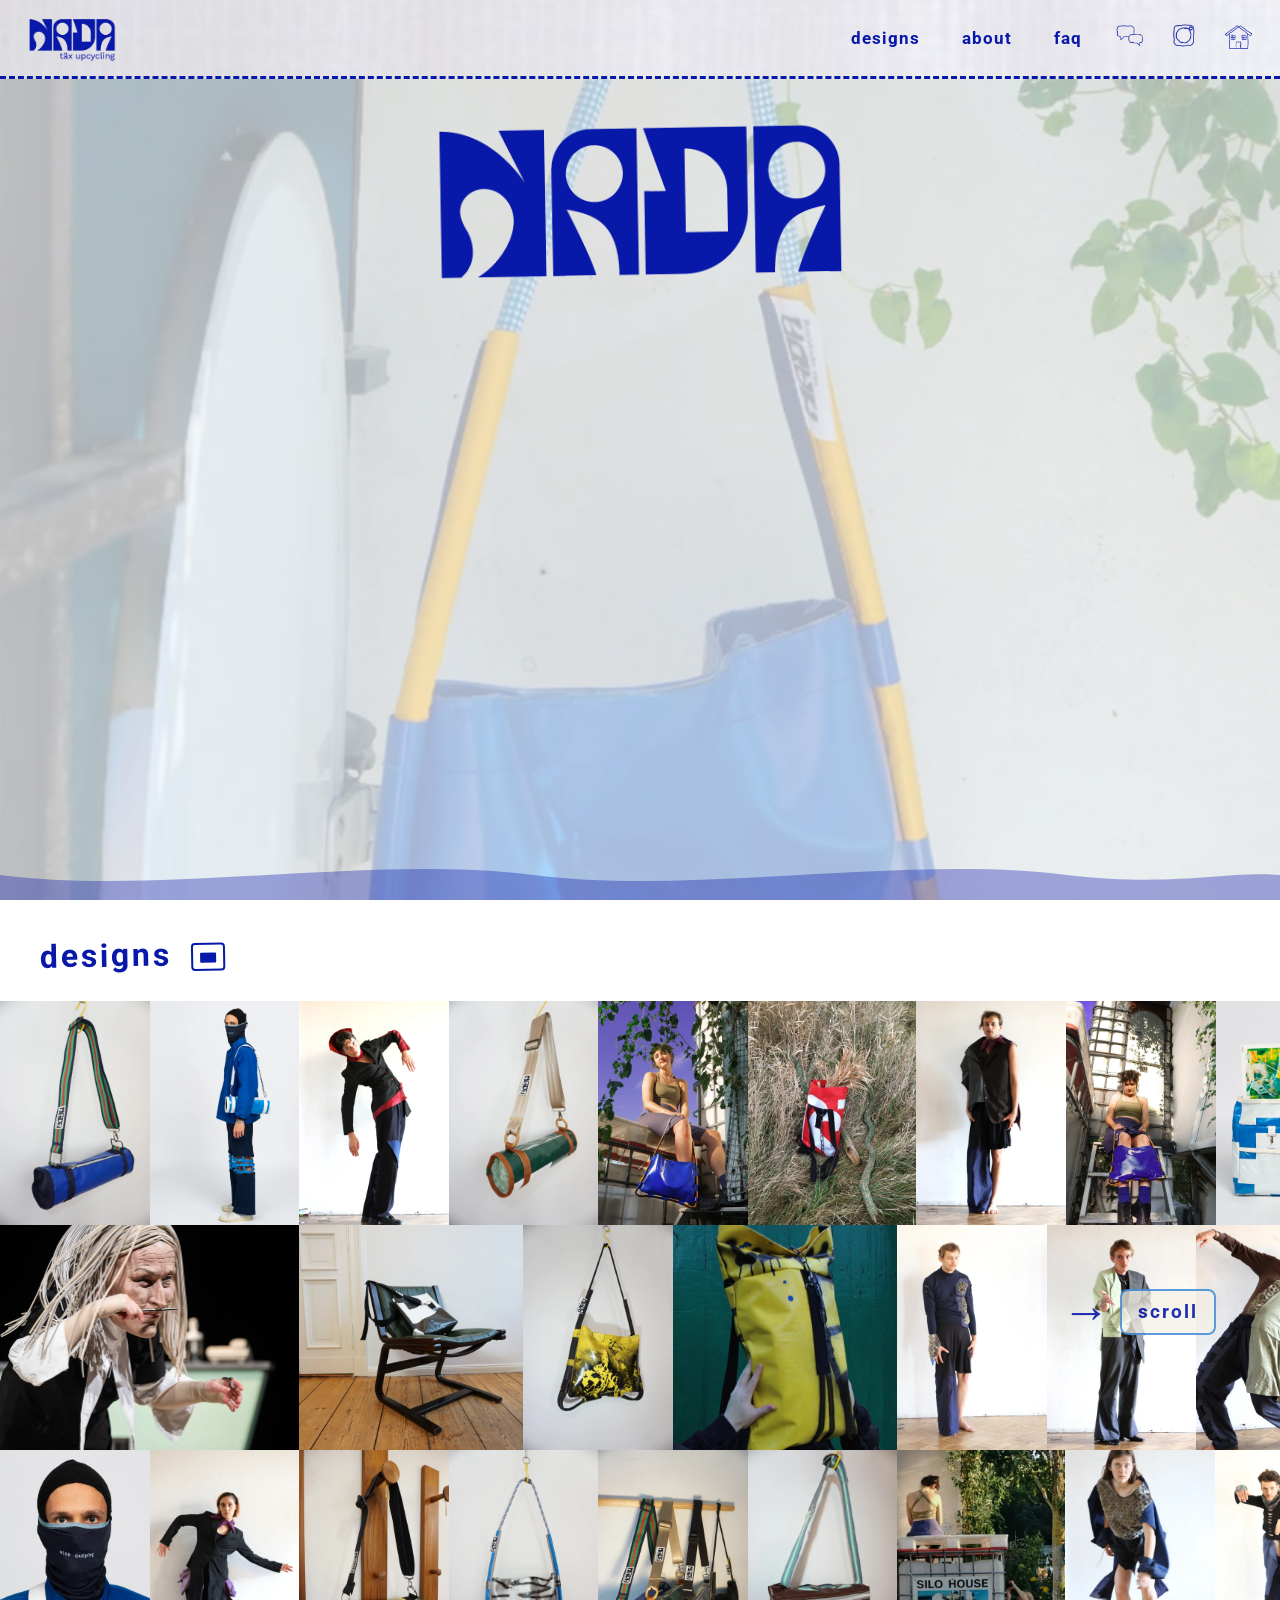
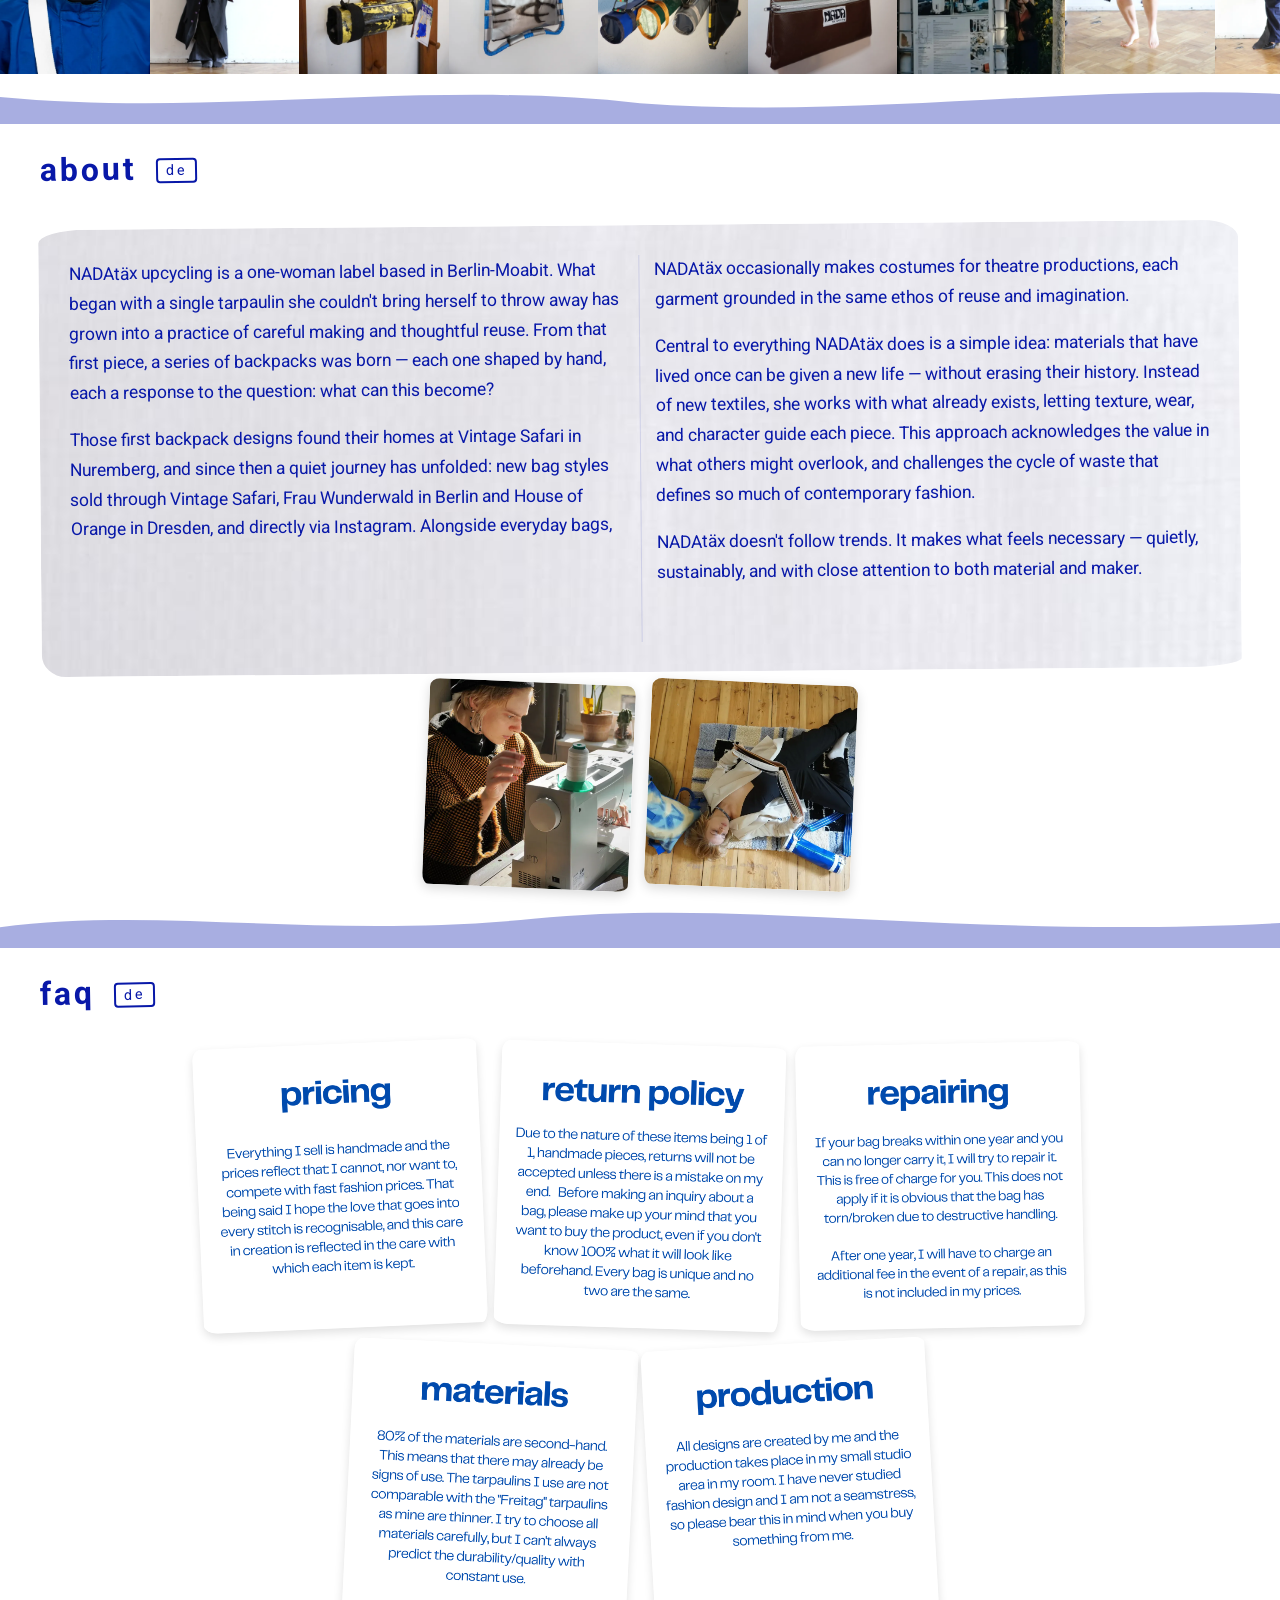
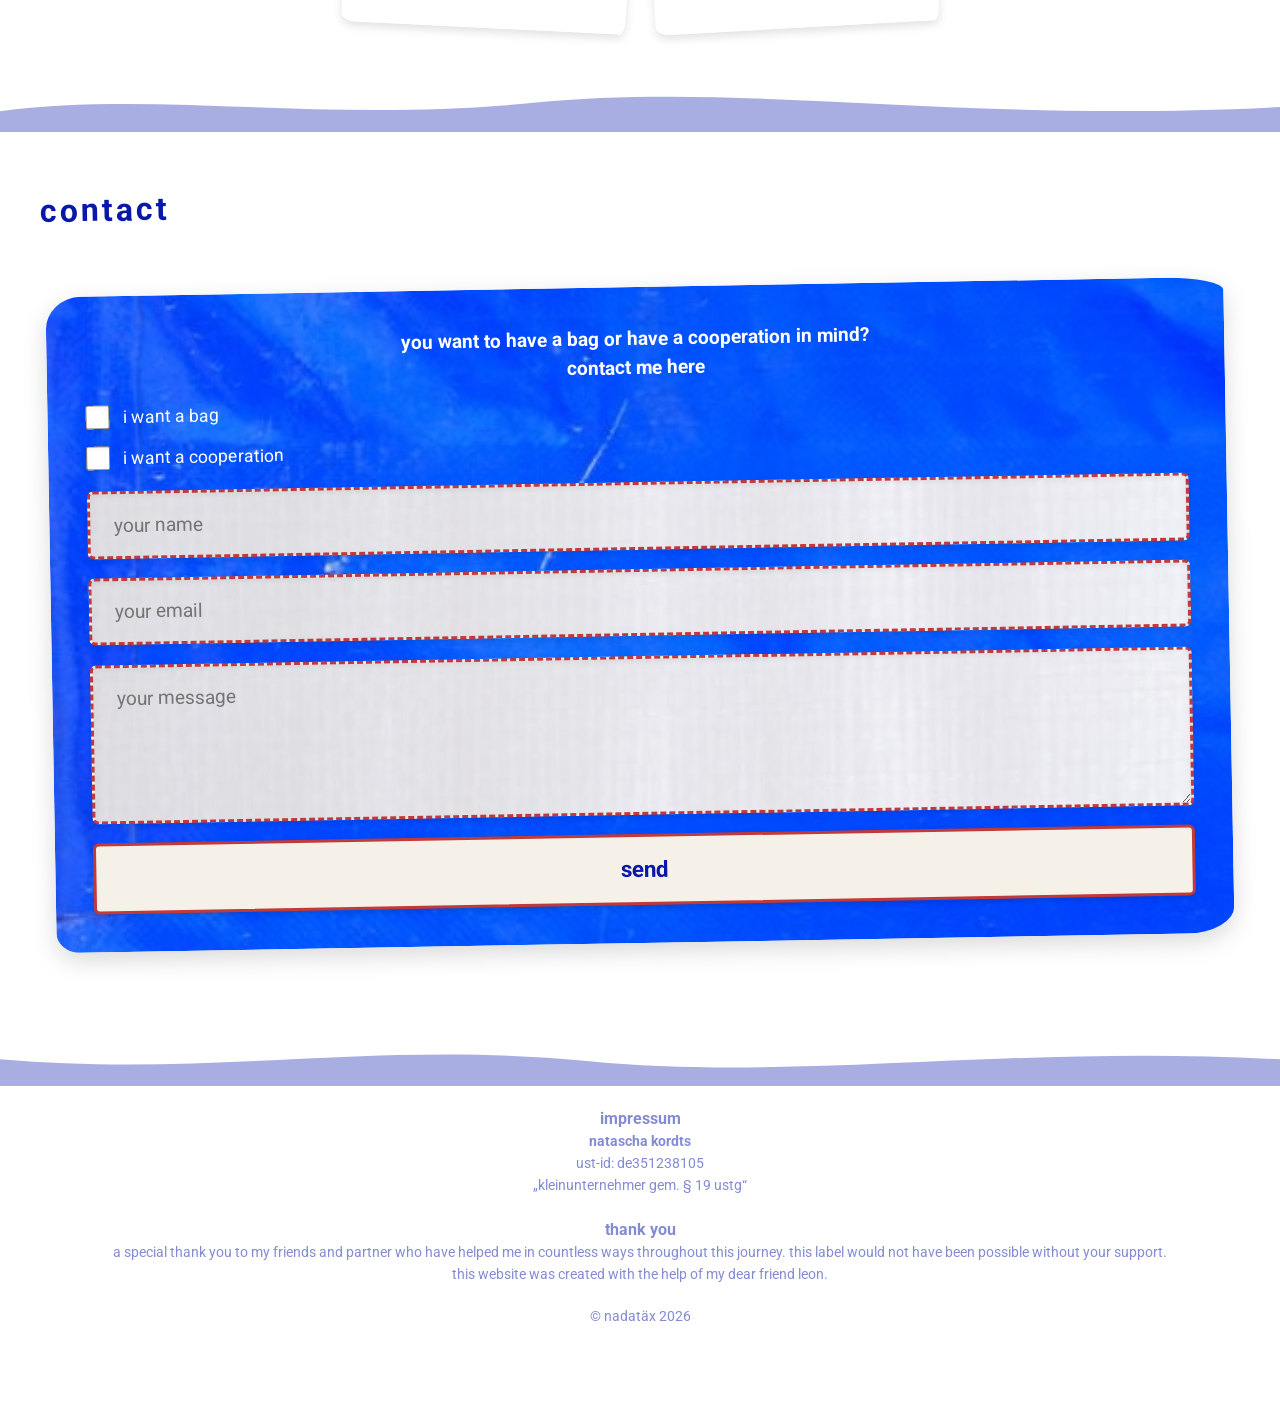
==== index.html @ e98fd3a0 "feat: implement multilingual FAQ section with language toggle and responsive layout adjustments" ====
<!DOCTYPE html>
<html lang="en">

<head>
    <meta charset="UTF-8">
    <meta name="viewport" content="width=device-width, initial-scale=1.0">
    <title>NADAtäx — upcycling</title>
    <link rel="icon" type="image/x-icon" href="static/img/favicon.ico">
    <link rel="icon" type="image/png" sizes="32x32" href="static/img/nada_logo.png">
    <link rel="apple-touch-icon" sizes="180x180" href="static/img/nada_logo.png">
    <link rel="preconnect" href="https://fonts.googleapis.com">
    <link rel="preconnect" href="https://fonts.gstatic.com" crossorigin>
    <link href="https://fonts.googleapis.com/css2?family=Roboto:wght@300;400;500;700&display=swap" rel="stylesheet">
    <link rel="stylesheet" href="style.css">
</head>

<body>
    <!-- WATER VIDEO BACKGROUND -->
    <div class="water-bg">
        <video class="water-video" autoplay muted loop playsinline preload="auto">
            <source src="static/video/water-bg.mp4" type="video/mp4">
        </video>
        <div class="water-overlay"></div>
    </div>

    <!-- HEADER WITH NAV -->
    <header id="main-header">
        <nav class="header-nav">
            <a href="#hero" class="nav-logo">
                <img src="static/img/logo/nada_logo_blue.png" alt="NADAtäx" class="header-logo">
            </a>

            <!-- Quick links always visible -->
            <div class="header-icons">
                <a href="#hero" class="header-icon" title="home"><img src="static/img/icons/home.png" alt="home"></a>
                <a href="#contact" class="header-icon" title="contact"><img src="static/img/icons/contact.png"
                        alt="contact"></a>
                <a href="https://www.instagram.com/nadataex.upcycling/" target="blank" rel="noopener"
                    class="header-icon" title="instagram"><img src="static/img/icons/instagram.png" alt="instagram"></a>
            </div>

            <button class="mobile-menu-toggle" id="mobile-menu-toggle" aria-label="Menu">
                <svg class="wave-line" viewBox="0 0 30 6" preserveAspectRatio="none">
                    <path d="M0,3 Q5,0 10,3 Q15,6 20,3 Q25,0 30,3" fill="none" stroke="var(--deep-blue)"
                        stroke-width="2.5" stroke-linecap="round" />
                </svg>
                <svg class="wave-line" viewBox="0 0 30 6" preserveAspectRatio="none">
                    <path d="M0,3 Q5,6 10,3 Q15,0 20,3 Q25,6 30,3" fill="none" stroke="var(--deep-blue)"
                        stroke-width="2.5" stroke-linecap="round" />
                </svg>
                <svg class="wave-line" viewBox="0 0 30 6" preserveAspectRatio="none">
                    <path d="M0,3 Q5,0 10,3 Q15,6 20,3 Q25,0 30,3" fill="none" stroke="var(--deep-blue)"
                        stroke-width="2.5" stroke-linecap="round" />
                </svg>
            </button>

            <ul class="nav-links" id="nav-links">

                <li><a href="#designs">designs</a></li>
                <li><a href="#about">about</a></li>
                <li><a href="#faq">faq</a></li>
                <li class="nav-link-contact">
                    <a href="#contact" class="icon-link" aria-label="contact">
                        <img src="static/img/icons/contact.png" alt="contact">
                        <span class="sr-only">contact</span>
                    </a>
                </li>
                <li class="nav-link-instagram">
                    <a href="https://www.instagram.com/nadataex.upcycling/" target="_blank" rel="noopener"
                        class="icon-link" aria-label="instagram">
                        <img src="static/img/icons/instagram.png" alt="instagram">
                        <span class="sr-only">instagram</span>
                    </a>
                </li>
                <li class="nav-link-home">
                    <a href="#hero" class="icon-link" aria-label="home">
                        <img src="static/img/icons/home.png" alt="home">
                        <span class="sr-only">home</span>
                    </a>
                </li>
                <!-- <li class="nav-theme-toggle">
                    <button class="theme-toggle" id="theme-toggle" title="switch theme">
                        <span class="theme-icon-blue"></span>
                        <span class="theme-icon-white"></span>
                    </button>
                </li> -->
            </ul>
        </nav>
    </header>

    <!-- HERO SECTION -->
    <section id="hero">
        <div class="hero-slideshow" id="hero-slideshow">
            <!-- Slideshow images loaded dynamically -->
        </div>
        <div class="hero-content">
            <img src="static/img/nada_logo.png" alt="NADAtäx upcycling" class="hero-logo float float-lg float-slow">
        </div>
        <div class="wave-divider">
            <svg viewBox="0 0 1200 60" preserveAspectRatio="none">
                <path d="M0,30 C150,55 350,5 500,30 C650,55 850,5 1000,30 C1100,45 1150,25 1200,30 L1200,60 L0,60 Z"
                    fill="#0818a8" fill-opacity="0.35" />
            </svg>
        </div>
    </section>

    <!-- DESIGNS SECTION -->
    <section id="designs">
        <h2>designs <span class="view-toggle" id="view-toggle" title="switch view"><svg width="18" height="18"
                    viewBox="0 0 18 18">
                    <rect x="1" y="4" width="16" height="10" rx="1" fill="currentColor" />
                </svg></span></h2>
        <div class="scroll-hint" id="scroll-hint">
            <span class="hint-arrow">→</span>
            <span class="hint-text">scroll</span>
        </div>
        <div class="product-grid" id="product-grid">
            <!-- Loaded dynamically from static/img/products/ -->
        </div>
        <div class="wave-divider">
            <svg viewBox="0 0 1200 60" preserveAspectRatio="none">
                <path d="M0,25 C200,55 400,5 600,35 C800,55 1000,10 1200,25 L1200,60 L0,60 Z" fill="#0818a8"
                    fill-opacity="0.35" />
            </svg>
        </div>
    </section>

    <!-- ABOUT SECTION -->
    <section id="about">
        <h2>about <span class="lang-toggle" id="lang-toggle">de</span></h2>
        <div class="about-content" id="about-content">
            <!-- Loaded from content/about.md -->
        </div>
        <div class="process-collage float-lg" id="process-collage">
            <!-- Process photos loaded dynamically -->
        </div>
        <div class="wave-divider">
            <svg viewBox="0 0 1200 60" preserveAspectRatio="none">
                <path d="M0,35 C150,10 300,50 500,25 C700,0 900,50 1200,30 L1200,60 L0,60 Z" fill="#0818a8"
                    fill-opacity="0.35" />
            </svg>
        </div>
    </section>

    <!-- FAQ SECTION -->
    <section id="faq">
        <h2>faq <span class="lang-toggle" id="faq-lang-toggle">de</span></h2>
        <div class="faq-cards" id="faq-cards" style="display: none;">
            <!-- Loaded from content/faq.md -->
        </div>
        <div class="faq-images" id="faq-images">
            <img src="static/img/faq/2.png" alt="FAQ tile" class="faq-tile float float-sm" style="--tilt: -2.5deg">
            <img src="static/img/faq/3.png" alt="FAQ tile" class="faq-tile float float-sm" style="--tilt: 1.8deg">
            <img src="static/img/faq/4.png" alt="FAQ tile" class="faq-tile float float-sm" style="--tilt: -1.2deg">
            <img src="static/img/faq/5.png" alt="FAQ tile" class="faq-tile float float-sm" style="--tilt: 2.8deg">
            <img src="static/img/faq/6.png" alt="FAQ tile" class="faq-tile float float-sm" style="--tilt: -3.2deg">
        </div>
        <div class="wave-divider">
            <svg viewBox="0 0 1200 60" preserveAspectRatio="none">
                <path d="M0,35 C150,10 300,50 500,25 C700,0 900,50 1200,30 L1200,60 L0,60 Z" fill="#0818a8"
                    fill-opacity="0.35" />
            </svg>
        </div>
    </section>

    <!-- CONTACT SECTION -->
    <section id="contact">
        <h2>contact</h2>
        <div class="contact-content">
            <form class="contact-form float float-sm" id="contact-form" action="https://formspree.io/f/xjgevpwl"
                method="POST">
                <div class="form-intro">
                    <p>You want to have a bag or have a cooperation in mind?<br>Contact me here</p>
                </div>
                <div class="form-checkboxes">
                    <label class="checkbox-label">
                        <input type="checkbox" name="interest[]" value="I want a bag">
                        <span>I want a bag</span>
                    </label>
                    <label class="checkbox-label">
                        <input type="checkbox" name="interest[]" value="I want a cooperation">
                        <span>I want a cooperation</span>
                    </label>
                </div>
                <input type="text" name="name" placeholder="your name" required>
                <input type="email" name="_replyto" placeholder="your email" required>
                <textarea name="message" placeholder="your message" rows="5" required></textarea>
                <button type="submit">send</button>
            </form>
        </div>
    </section>

    <footer>
        <div class="wave-divider">
            <svg viewBox="0 0 1200 60" preserveAspectRatio="none">
                <path d="M0,28 C200,50 350,5 550,30 C750,55 950,10 1200,28 L1200,60 L0,60 Z" fill="#0818a8"
                    fill-opacity="0.35" />
            </svg>
        </div>
        <div class="copyright" style="--tilt: -2deg;">
            <h3>impressum</h3>
            <p><strong>Natascha Kordts</strong></p>
            <p class="tax-info">USt-ID: DE351238105</p>
            <p class="tax-info">„Kleinunternehmer gem. § 19 UStG“</p>
        </div>

        <div class="copyright" style="--tilt: 1.5deg;">
            <h3>thank you</h3>
            <p>A special thank you to my friends and partner who have helped me in countless ways throughout this
                journey. This label would not have been possible without your support.</p>
            <p>This website was created with the help of my dear friend Leon.</p>
        </div>

        <p class="copyright">© NADAtäx 2026</p>
    </footer>

    <!-- REVIEW TICKER (fixed bottom) -->
    <div class="review-ticker" id="review-ticker">
        <div class="ticker-track" id="ticker-track">
            <!-- Loaded from content/reviews.json -->
        </div>
    </div>

    <!-- RIPPLE CONTAINER -->
    <div id="ripple-container"></div>

    <!-- LIGHTBOX -->
    <div class="lightbox" id="lightbox">
        <button class="lightbox-close" id="lightbox-close">&times;</button>
        <button class="lightbox-prev" id="lightbox-prev">&lsaquo;</button>
        <button class="lightbox-next" id="lightbox-next">&rsaquo;</button>
        <img class="lightbox-img" id="lightbox-img" src="" alt="">
    </div>

    <!-- JS modules -->
    <script src="js/float.js"></script>
    <script src="js/slideshow.js"></script>
    <script src="js/about.js"></script>
    <script src="js/faq.js"></script>
    <script src="js/photos.js"></script>
    <script src="js/ticker.js"></script>
    <script src="js/interactions.js"></script>
    <script src="js/main.js"></script>
</body>

</html>
---- style.css ----
/* ===== FONT IMPORT ===== */
/* Space Grotesk from Google Fonts */
@import url('https://fonts.googleapis.com/css2?family=Space+Grotesk:wght@300;400;500;600;700&display=swap');

/* ===== RESET & VARIABLES ===== */
*,
*::before,
*::after {
    margin: 0;
    padding: 0;
    box-sizing: border-box;
}

.sr-only {
    position: absolute;
    width: 1px;
    height: 1px;
    padding: 0;
    margin: -1px;
    overflow: hidden;
    clip: rect(0, 0, 0, 0);
    white-space: nowrap;
    border: 0;
}

html {
    scroll-behavior: smooth;
    scroll-padding-top: 76px;
    overflow-x: hidden;
}

:root {
    --deep-blue: #0818a8;
    --water-blue: #4A90D9;
    --water-light: #7AB8E8;
    --cream: #F5F0E8;
    --warm-grey: #8B8680;
    --red: #C13A3A;
    --white: #ffffff;
    --font-main: 'Roboto', -apple-system, BlinkMacSystemFont, sans-serif;

    /* Theme colors (white is default) */
    --bg-overlay: rgba(255, 255, 255, 0.92);
    --header-bg: rgba(255, 255, 255, 0.92);
    --wave-fill: rgba(255, 255, 255, 0.5);
    --ticker-bg: rgba(255, 255, 255, 0.95);
}

body {
    font-family: var(--font-main);
    background: transparent;
    color: var(--deep-blue);
    line-height: 1.6;
    overflow-x: hidden;
    width: 100vw;
    max-width: 100%;
    padding-top: 76px;
    text-transform: lowercase;
    cursor: url('static/cursor/cursor_open.png') 16 16, crosshair;
}

body.cursor-closed {
    cursor: url('static/cursor/cursor_closed.png') 16 16, crosshair;
}

body:active {
    cursor: url('static/cursor/cursor_closed.png') 16 16, crosshair;
}

/* ===== WATER VIDEO BACKGROUND ===== */
.water-bg {
    position: fixed;
    top: 0;
    left: 0;
    width: 100vw;
    height: 100vh;
    z-index: 0;
    overflow: hidden;
    background: var(--water-blue);
}

.water-video {
    position: absolute;
    top: 0;
    left: 0;
    width: 100vw;
    height: 100vh;
    object-fit: cover;
}

.water-overlay {
    position: absolute;
    top: 0;
    left: 0;
    width: 100%;
    height: 100%;
    background: var(--bg-overlay);
    pointer-events: none;
    transition: background 0.4s ease;
}

/* ===== HEADER ===== */
#main-header {
    position: fixed;
    top: 0;
    left: 0;
    right: 0;
    z-index: 1000;
    background: url('static/img/textures/plane_weiss.jpg') center/cover;
    backdrop-filter: blur(8px);
    -webkit-backdrop-filter: blur(8px);
    /* border-bottom: 2px solid var(--deep-blue); */
    border-bottom: 3px dashed var(--deep-blue);
    transition: background 0.4s ease;
}

.header-nav {
    display: flex;
    justify-content: space-between;
    align-items: center;
    padding: 12px 24px;
    max-width: 1400px;
    margin: 0 auto;
    gap: 40px;
}

.nav-logo {
    display: flex;
    align-items: center;
    flex-shrink: 0;
}

.header-logo {
    height: 52px;
    width: auto;
}

.nav-links {
    display: flex;
    list-style: none;
    gap: 18px;
    flex-shrink: 0;
    margin-left: auto;
    align-items: center;
}

.nav-links .icon-link {
    display: inline-flex;
    align-items: center;
    justify-content: center;
    width: 36px;
    height: 36px;
    padding: 4px;
    border-radius: 8px;
    transition: all 0.2s ease;
}

.nav-links .icon-link img {
    width: 100%;
    height: 100%;
    object-fit: contain;
}

.nav-theme-toggle {
    display: flex;
    align-items: center;
}

.nav-links a {
    color: var(--deep-blue);
    text-decoration: none;
    font-weight: bold;
    font-size: 1.05rem;
    text-transform: lowercase;
    letter-spacing: 1px;
    padding: 6px 12px;
    border-radius: 4px;
    transition: all 0.2s ease;
}

.nav-links a:hover,
.nav-links .icon-link:hover {
    color: var(--water-blue);
    background: rgba(74, 144, 217, 0.1);
}

/* Header icons — mobile only (desktop uses nav-links icons) */
.header-icons {
    display: none;
    align-items: center;
    gap: 18px;
    margin-left: auto;
}

.header-icon {
    display: flex;
    align-items: center;
    justify-content: center;
    width: 40px;
    height: 40px;
    padding: 0;
    border: none;
    transition: all 0.3s ease;
    background: transparent !important;
}

.header-icon:nth-of-type(1) { transform: rotate(-3deg); }
.header-icon:nth-of-type(2) { transform: rotate(2deg); }
.header-icon:nth-of-type(3) { transform: rotate(-2deg); }

.header-icon:hover {
    transform: scale(1.1);
    opacity: 0.8;
    background: transparent !important;
    border: none !important;
}

.header-icon img {
    width: 100%;
    height: 100%;
    object-fit: contain;
}

/* Mobile menu toggle — wave-shaped lines */
.mobile-menu-toggle {
    display: none;
    flex-direction: column;
    gap: 6px;
    background: none;
    border: none;
    cursor: pointer;
    padding: 6px;
}

.wave-line {
    display: block;
    width: 32px;
    height: 9px;
    transition: all 0.3s ease;
    overflow: visible;
}

.wave-line path {
    transition: all 0.3s ease;
}

.mobile-menu-toggle:hover .wave-line path {
    stroke: var(--warm-grey);
}

.mobile-menu-toggle.active .wave-line path,
.mobile-menu-toggle:active .wave-line path {
    stroke: var(--warm-grey);
}

/* ===== SECTIONS ===== */
section {
    padding: 20px 20px 0 20px;
    display: flex;
    flex-direction: column;
    align-items: flex-start;
    position: relative;
    z-index: 1;
    width: 100%;
    min-height: calc(100vh - 76px);
    height: calc(100vh - 76px);
    overflow: hidden;
}

/* Designs section */
#designs {
    padding: 0;
    min-height: calc(100vh - 76px);
    height: calc(100vh - 76px);
    display: flex;
    flex-direction: column;
    overflow: visible;
    transition: height 0.4s ease, min-height 0.4s ease;
}

#designs.mosaic-view {
    padding: 0;
}

#designs h2 {
    padding: 30px 20px 20px;
    align-self: flex-start;
    margin-left: 20px;
    margin-bottom: 0;
}

#designs.mosaic-view h2 {
    margin-left: 20px;
    padding-left: 20px;
}

.view-toggle {
    color: var(--deep-blue);
    cursor: pointer;
    border: 2px solid var(--deep-blue);
    padding: 4px 6px 2px;
    border-radius: 4px;
    display: inline-flex;
    align-items: center;
    justify-content: center;
    transition: all 0.2s ease;
    margin-left: 0.5rem;
    vertical-align: middle;
    line-height: 0;
}

.view-toggle:hover {
    background: var(--deep-blue);
    color: var(--cream);
    transform: rotate(-1deg);
}

.view-toggle svg {
    display: block;
}

h2 {
    font-size: 2rem;
    margin-bottom: 30px;
    text-transform: lowercase;
    letter-spacing: 3px;
    color: var(--deep-blue);
    transform: rotate(-1deg);
    position: relative;
    display: inline-block;
    z-index: 2;
    margin-left: 20px;
}

/* ===== WAVE DIVIDERS ===== */
.wave-divider {
    position: relative;
    width: calc(100% + 40px);
    margin: 0 -20px;
    margin-top: auto;
    line-height: 0;
    flex-shrink: 0;
    z-index: 0;
}

#designs .wave-divider {
    grid-template-columns: repeat(2, minmax(0, 1fr));
    z-index: 10;
    margin: 0 -20px;
    width: calc(100% + 40px);
}

.wave-divider svg {
    display: block;
    width: 100%;
    height: 50px;
}

/* ===== HERO SECTION ===== */
#hero {
    min-height: calc(100vh - 76px);
    display: flex;
    flex-direction: column;
    justify-content: center;
    align-items: center;
    text-align: center;
    padding-bottom: 0;
    position: relative;
    overflow: hidden;
}

.hero-slideshow {
    position: absolute;
    top: 0;
    left: 0;
    width: 100%;
    height: 100%;
    z-index: 0;
    opacity: 0.3;
}

.hero-slideshow img {
    position: absolute;
    top: 0;
    left: 0;
    width: 100%;
    height: 100%;
    object-fit: cover;
    opacity: 0;
    transition: opacity 1.5s ease-in-out;
}

.hero-slideshow img.active {
    opacity: 1;
}

.hero-content {
    text-align: center;
    max-width: 700px;
    animation: float-in 1.5s ease-out;
    position: relative;
    z-index: 1;
}

.hero-logo {
    max-width: 90%;
    width: clamp(250px, 50vw, 500px);
    height: auto;
    transform: rotate(-1deg);
    margin-bottom: 20px;
}

.tagline {
    font-size: clamp(1.2rem, 3vw, 1.8rem);
    color: var(--deep-blue);
    transform: rotate(1deg);
    font-weight: bold;
    letter-spacing: 4px;
}

@keyframes float-in {
    0% {
        opacity: 0;
        transform: translateY(30px);
    }

    100% {
        opacity: 1;
        transform: translateY(0);
    }
}

/* ===== FLOAT UTILITY =====
   Add class="float" to any element to make it bob.
   Control via CSS custom properties:
     --float-y:     vertical travel in px  (default 8px)
     --float-speed: cycle duration         (default 4s)
     --float-delay: animation delay        (default 0s)
   Modifiers:
     .float-sm   →  4px
     .float-lg   → 14px
     .float-slow → 7s
     .float-fast → 2.5s
*/
.float {
    animation: float-bob var(--float-speed, 4s) ease-in-out infinite;
    animation-delay: var(--float-delay, 0s);
}

.float-sm {
    --float-y: 4px;
}

.float-lg {
    --float-y: 20px;
}

.float-slow {
    --float-speed: 5s;
}

.float-fast {
    --float-speed: 2.5s;
}

@keyframes float-bob {
    0%,
    100% {
        transform: rotate(var(--tilt, 0deg)) translateY(0);
    }

    50% {
        transform: rotate(var(--tilt, 0deg)) translateY(calc(-1 * var(--float-y, 8px)));
    }
}

/* ===== DESIGNS / PRODUCTS ===== */

/* Scroll hint */
.scroll-hint {
    position: absolute;
    top: 50%;
    right: 5%;
    transform: translateY(-50%);
    display: flex;
    align-items: center;
    gap: 10px;
    animation: hint-slide 2s ease-in-out infinite;
    color: var(--deep-blue);
    opacity: 0.9;
    pointer-events: none;
    z-index: 300;
    transition: opacity 0.5s ease, visibility 0.5s ease;
    overflow: visible;
}

.scroll-hint.hidden {
    opacity: 0;
    visibility: hidden;
}

.hint-arrow {
    font-size: 3rem;
    line-height: 1;
    animation: arrow-pulse 1.5s ease-in-out infinite;
}

.hint-text {
    font-size: 1.2rem;
    font-weight: bold;
    text-transform: lowercase;
    letter-spacing: 2px;
    border: 2px solid var(--water-blue);
    border-radius: 8px;
    padding: 6px 16px;
    background: rgba(245, 240, 232, 0.85);
    backdrop-filter: blur(4px);
}

@keyframes hint-slide {

    0%,
    100% {
        transform: translateY(-50%) translateX(0);
    }

    50% {
        transform: translateY(-50%) translateX(15px);
    }
}

@keyframes arrow-pulse {

    0%,
    100% {
        opacity: 0.6;
    }

    50% {
        opacity: 1;
    }
}

/* --- Scroll view (default) --- */
.product-grid {
    display: flex;
    flex-wrap: nowrap;
    gap: 0;
    width: 100%;
    height: 100%;
    overflow-x: auto;
    overflow-y: hidden;
    scroll-snap-type: x mandatory;
    scroll-behavior: smooth;
    -webkit-overflow-scrolling: touch;
    padding: 0;
    flex: 1;
}

.product-grid::-webkit-scrollbar {
    height: 6px;
}

.product-grid::-webkit-scrollbar-track {
    background: rgba(74, 144, 217, 0.15);
}

.product-grid::-webkit-scrollbar-thumb {
    background: var(--deep-blue);
    border-radius: 3px;
}

.product-grid::-webkit-scrollbar-thumb:hover {
    background: var(--water-blue);
}

.product-card {
    flex: 0 0 auto;
    width: auto;
    height: 100%;
    border: none;
    padding: 0;
    margin: 0;
    cursor: pointer;
    transition: transform 0.3s ease;
    position: relative;
    scroll-snap-align: start;
    background: transparent;
    line-height: 0;
    overflow: hidden;
}

.product-card::before {
    display: none;
}

.product-card img {
    width: auto;
    height: 100%;
    max-height: 100%;
    object-fit: cover;
    display: block;
}

.product-card:hover {
    transform: scale(1.02);
    z-index: 10;
}

/* --- Mosaic view (horizontal scroll, rows, no crop) --- */
.product-grid.mosaic {
    display: flex;
    flex-direction: column;
    flex-wrap: nowrap;
    gap: 0;
    overflow-x: auto;
    overflow-y: hidden;
    flex: 1;
    scroll-snap-type: x mandatory;
}

.product-grid.mosaic .mosaic-row {
    display: flex;
    flex-wrap: nowrap;
    flex: 1;
    min-height: 0;
}

.product-grid.mosaic .product-card {
    flex: 0 0 auto;
    width: auto;
    height: 100%;
    scroll-snap-align: start;
    overflow: hidden;
    animation: none !important;
    transform: none !important;
}

.product-grid.mosaic .product-card:hover {
    transform: scale(1.5) !important;
}

.product-grid.mosaic .product-card img {
    width: auto;
    height: 100%;
    object-fit: contain;
    display: block;
}

.product-placeholder {
    width: 100%;
    height: 200px;
    background: linear-gradient(135deg, var(--cream) 25%, #e8e3db 50%, var(--cream) 75%);
    display: flex;
    align-items: center;
    justify-content: center;
    color: var(--warm-grey);
    font-size: 0.9rem;
    border: 2px solid var(--warm-grey);
    border-radius: 4px;
}

/* ===== ABOUT SECTION ===== */
#about {
    min-height: calc(100vh - 76px);
    height: calc(100vh - 76px);
    display: flex;
    flex-direction: column;
    overflow: hidden;
}

.about-content {
    max-width: 1200px;
    width: 100%;
    box-sizing: border-box;
    text-align: left;
    line-height: 1.7;
    font-size: 1.1rem;
    background: url('static/img/textures/plane_weiss.jpg') center/cover;
    padding: clamp(16px, 2.5vw, 30px);
    /* border: 3px dashed var(--deep-blue); */
    border-radius: 4% 3% 5% 2% / 3% 4% 2% 5%;
    transform: rotate(-0.5deg);
    margin-bottom: 10px;
    column-count: 2;
    column-gap: 2rem;
    column-rule: 1px solid rgba(8, 24, 168, 0.12);
    flex: 1 1 0;
    overflow: hidden;
    align-self: center;
    min-height: 0;
    position: relative;
    z-index: 5;
}

@media (max-width: 768px) {
    .about-content {
        column-count: 1;
    }
}

@media (max-width: 600px) {
    .faq-card, .faq-tile {
        flex-basis: 100% !important;
        min-width: 100%;
        max-width: 100%;
    }

    .faq-tile {
        max-height: 60vh;
    }
}

.about-content p {
    margin-bottom: 1em;
    text-transform: none;
}

.about-content p:last-child {
    margin-bottom: 0;
}

.lang-toggle {
    font-size: 0.9rem;
    font-weight: normal;
    color: var(--deep-blue);
    cursor: pointer;
    border: 2px solid var(--deep-blue);
    padding: 4px 8px 2px;
    border-radius: 4px;
    display: inline-flex;
    align-items: center;
    justify-content: center;
    transition: all 0.2s ease;
    margin-left: 0.5rem;
    vertical-align: middle;
    line-height: 1;
}

.lang-toggle:hover {
    background: var(--deep-blue);
    color: var(--cream);
    transform: rotate(-1deg);
}

.about-content .about-text-de {
    display: none;
}

.about-content.show-de .about-text-en {
    display: none;
}

.about-content.show-de .about-text-de {
    display: block;
}

/* FAQ language toggle */
.faq-card-de {
    display: none;
}

#faq-cards.show-de .faq-card-en {
    display: none;
}

#faq-cards.show-de .faq-card-de {
    display: block;
}

/* Process photo collage */
.process-collage {
    display: flex;
    flex-wrap: wrap;
    justify-content: center;
    gap: clamp(8px, 1.5vw, 16px);
    max-width: 1000px;
    margin-top: 0;
    margin-bottom: 10px;
    flex: 0 1 auto;
    align-content: center;
    align-self: center;
    position: relative;
    z-index: 10;
    min-height: 0;
}

.process-photo {
    width: clamp(100px, 18vw, 280px);
    height: clamp(100px, 18vw, 280px);
    max-height: calc((100vh - 76px) * 0.25);
    max-width: calc((100vh - 76px) * 0.25);
    object-fit: cover;
    /* border: 3px dashed var(--deep-blue); */
    border-radius: 5% 4% 6% 3% / 4% 5% 3% 6%;
    transform: rotate(var(--rotation, 0deg));
    transition: transform 0.3s ease;
    box-shadow: 0 4px 12px rgba(0, 0, 0, 0.15);
}

.process-photo:hover {
    transform: rotate(0deg) scale(1.05);
    z-index: 10;
}

/* ===== STOCKISTS ===== */
.stockist-cards {
    display: flex;
    flex-wrap: wrap;
    justify-content: center;
    gap: 25px;
    max-width: 900px;
    margin-bottom: 30px;
}

.stockist-card {
    background: var(--cream);
    padding: 25px 35px;
    border: 3px dashed var(--deep-blue);
    text-align: center;
    transform: rotate(var(--tilt, 0deg));
    transition: all 0.3s ease;
    min-width: 180px;
    position: relative;
}

.stockist-card::before {
    content: '';
    position: absolute;
    bottom: -8px;
    left: 15%;
    right: 15%;
    height: 8px;
    background: radial-gradient(ellipse at center, rgba(0, 0, 0, 0.12) 0%, transparent 70%);
    border-radius: 50%;
}

.stockist-card:hover {
    transform: rotate(var(--tilt, 0deg)) translateY(-6px);
}

.stockist-card h3 {
    font-size: 1.1rem;
    color: var(--deep-blue);
    margin-bottom: 5px;
}

.stockist-card p {
    color: var(--warm-grey);
    font-size: 0.9rem;
}

.stockist-card a {
    color: var(--water-blue);
    text-decoration: none;
    border-bottom: 2px solid var(--water-blue);
    transition: all 0.2s ease;
}

.stockist-card a:hover {
    color: var(--deep-blue);
    border-color: var(--deep-blue);
}

/* ===== FAQ SECTION ===== */
#faq {
    min-height: calc(100vh - 76px);
    height: auto !important;
    overflow: visible !important;
    display: flex;
    flex-direction: column;
    justify-content: flex-start;
    padding-bottom: 40px;
}

#faq h2 {
    margin-bottom: 15px;
    flex-shrink: 0;
}

.faq-cards {
    display: flex;
    flex-wrap: wrap;
    justify-content: center;
    align-content: start;
    gap: 20px;
    max-width: 1200px;
    width: 100%;
    margin: auto 0;
    align-self: center;
    padding-bottom: 20px;
}

.faq-card {
    background: url('static/img/textures/plane_weiss.jpg') center/cover;
    padding: 20px 25px;
    /* border: 3px dashed var(--deep-blue); */
    border-radius: 3% 4% 2% 5% / 4% 2% 5% 3%;
    transform: rotate(var(--tilt, 0deg));
    transition: all 0.3s ease;
    position: relative;
    box-shadow: 0 4px 10px rgba(0, 0, 0, 0.12);
    height: auto;
    min-height: fit-content;
    display: flex;
    flex-direction: column;
    align-items: center;
    text-align: center;
    flex: 0 1 calc(33.33% - 20px);
    min-width: 260px;
    max-width: 400px;
}

.faq-card::before {
    content: '';
    position: absolute;
    bottom: -10px;
    left: 10%;
    right: 10%;
    height: 10px;
    background: radial-gradient(ellipse at center, rgba(0, 0, 0, 0.15) 0%, transparent 70%);
    border-radius: 50%;
}

.faq-card:hover {
    transform: translateY(-4px);
    box-shadow: 0 6px 16px rgba(0, 0, 0, 0.12);
}

.faq-card h3 {
    font-size: clamp(1rem, 2.5vw, 1.3rem);
    color: var(--deep-blue);
    margin-bottom: 12px;
    text-transform: lowercase;
    font-weight: bold;
    letter-spacing: 2px;
    border-bottom: 2px solid var(--water-blue);
    padding-bottom: 8px;
    text-align: center;
    width: 100%;
}

.faq-card p {
    color: var(--deep-blue);
    line-height: 1.6;
    text-transform: none;
    margin: 0;
    font-size: clamp(0.85rem, 1.8vw, 0.95rem);
    text-align: center;
    width: 100%;
}

.faq-card p + p {
    margin-top: 12px;
}

/* FAQ Image Tiles */
.faq-images {
    display: flex;
    flex-wrap: wrap;
    justify-content: center;
    align-items: flex-start;
    align-content: start;
    gap: 16px;
    max-width: 900px;
    width: 100%;
    align-self: center;
    padding: 10px 0;
}

.faq-tile {
    flex: 0 1 calc(33.33% - 16px);
    max-height: 35vh;
    min-width: 180px;
    max-width: 100%;
    width: auto;
    height: auto;
    object-fit: cover;
    border-radius: 3% 4% 2% 5% / 4% 2% 5% 3%;
    transform: rotate(var(--tilt, 0deg));
    transition: all 0.3s ease;
    box-shadow: 0 4px 10px rgba(0, 0, 0, 0.12);
    cursor: pointer;
    overflow: hidden;
}

.faq-tile:hover {
    transform: rotate(0deg) translateY(-8px);
    box-shadow: 0 8px 20px rgba(0, 0, 0, 0.18);
}

/* ===== CONTACT SECTION ===== */
#contact {
    padding-bottom: 60px;
    min-height: calc(100vh - 76px);
    height: calc(100vh - 76px);
    display: flex;
    flex-direction: column;
    justify-content: center;
    gap: 20px;
    overflow: hidden;
}

.contact-content {
    text-align: center;
    max-width: 1200px;
    width: 95%;
    display: flex;
    flex-direction: column;
    gap: 20px;
    align-self: center;
}

.contact-form {
    background: url('static/img/textures/plane_background.jpg') center/cover;
    padding: clamp(1.5rem, 3vw, 2.5rem) clamp(1.5rem, 3vw, 2.5rem);
    /* border: clamp(3px, 0.3vw, 5px) dashed var(--red); */
    border-radius: 3% 5% 4% 2% / 5% 2% 4% 3%;
    display: flex;
    flex-direction: column;
    gap: clamp(0.8rem, 1.5vw, 1.4rem);
    transform: rotate(var(--tilt, -1deg));
    box-shadow: 0 0.5rem 1.5rem rgba(0, 0, 0, 0.15);
    max-height: 100%;
    overflow-y: auto;
}

.form-intro {
    text-align: center;
    color: white;
    font-size: clamp(1rem, 1.6vw, 1.2rem);
    font-weight: bold;
    margin-bottom: -0.5rem;
}

.form-intro p {
    margin: 0;
    line-height: 1.5;
}

.form-checkboxes {
    display: flex;
    flex-direction: column;
    gap: 0.8rem;
}

.checkbox-label {
    display: flex;
    align-items: center;
    gap: 0.8rem;
    font-size: clamp(0.95rem, 1.5vw, 1.1rem);
    color: white;
    cursor: pointer;
    text-transform: lowercase;
}

.checkbox-label input[type="checkbox"] {
    width: 1.5rem;
    height: 1.5rem;
    cursor: pointer;
    accent-color: var(--deep-blue);
    border: 2px solid var(--red);
    border-radius: 4px;
}

.checkbox-label:hover {
    color: var(--cream);
}

.contact-form input,
.contact-form textarea {
    font-family: var(--font-main);
    font-size: clamp(1rem, 1.6vw, 1.2rem);
    padding: clamp(0.9rem, 1.5vw, 1.2rem) clamp(1.1rem, 1.8vw, 1.5rem);
    border: clamp(2px, 0.25vw, 3px) dashed var(--red);
    border-radius: 6px;
    background: url('static/img/textures/plane_weiss.jpg') center/cover;
    color: var(--deep-blue);
    text-transform: lowercase;
    box-shadow:
        inset 0 0.15rem 0.3rem rgba(0, 0, 0, 0.05),
        0 0.15rem 0.4rem rgba(0, 0, 0, 0.1);
}

.contact-form input:focus,
.contact-form textarea:focus {
    outline: none;
    border-color: var(--deep-blue);
    background: rgba(255, 255, 255, 0.98);
    box-shadow:
        inset 0 0.15rem 0.3rem rgba(0, 0, 0, 0.05),
        0 0.2rem 0.5rem rgba(8, 24, 168, 0.2);
}

.contact-form textarea {
    resize: vertical;
    min-height: clamp(4rem, 10vh, 8rem);
}

.contact-form button {
    font-family: var(--font-main);
    font-size: clamp(1.1rem, 1.8vw, 1.4rem);
    font-weight: bold;
    padding: clamp(0.9rem, 1.5vw, 1.2rem) clamp(1.8rem, 3vw, 2.5rem);
    background: var(--cream);
    color: var(--deep-blue);
    border: clamp(2px, 0.25vw, 3px) solid var(--red);
    border-radius: 6px;
    cursor: url('static/cursor/cursor_open.png') 16 16, pointer;
    transition: all 0.3s ease;
    text-transform: lowercase;
    box-shadow: 0 0.15rem 0.4rem rgba(0, 0, 0, 0.15);
}

.contact-form button:hover {
    background: var(--deep-blue);
    color: var(--white);
    transform: translateY(-2px);
    box-shadow: 0 4px 12px rgba(0, 0, 0, 0.15);
}

.contact-form button:active {
    transform: translateY(0);
}

.contact-social {
    display: flex;
    justify-content: center;
}

.contact-link {
    display: inline-block;
    color: var(--cream);
    font-size: 1.1rem;
    font-weight: bold;
    text-decoration: none;
    padding: 12px 28px;
    border: 3px dashed var(--cream);
    transition: all 0.3s ease;
    transform: rotate(-1deg);
}

.contact-link:hover {
    background: var(--cream);
    color: var(--deep-blue);
    transform: translateY(-2px);
}

/* ===== FOOTER ===== */
footer {
    text-align: center;
    padding: 40px 20px 80px;
    color: var(--deep-blue);
    position: relative;
    z-index: 1;
}

.impressum-container {
    display: flex;
    flex-wrap: wrap;
    justify-content: center;
    gap: 30px;
    max-width: 1000px;
    margin: 0 auto 30px;
}

.impressum-card {
    background: url('static/img/textures/plane_weiss.jpg') center/cover;
    padding: 25px 30px;
    border: 3px dashed var(--deep-blue);
    border-radius: 3% 4% 2% 5% / 4% 2% 5% 3%;
    transform: rotate(var(--tilt, 0deg));
    transition: all 0.3s ease;
    position: relative;
    box-shadow: 0 4px 10px rgba(0, 0, 0, 0.12);
    min-width: 280px;
    max-width: 400px;
    flex: 1;
}

.impressum-card::before {
    content: '';
    position: absolute;
    bottom: -10px;
    left: 10%;
    right: 10%;
    height: 10px;
    background: radial-gradient(ellipse at center, rgba(0, 0, 0, 0.15) 0%, transparent 70%);
    border-radius: 50%;
}

.impressum-card:hover {
    transform: rotate(0deg) translateY(-6px);
    box-shadow: 0 8px 16px rgba(0, 0, 0, 0.18);
}

.impressum-card h3 {
    font-size: 1.2rem;
    color: var(--deep-blue);
    margin-bottom: 15px;
    text-transform: lowercase;
    font-weight: bold;
    letter-spacing: 2px;
    border-bottom: 2px dashed var(--water-blue);
    padding-bottom: 8px;
}

.impressum-card p {
    color: var(--deep-blue);
    font-size: 0.95rem;
    line-height: 1.6;
    text-transform: none;
    margin: 8px 0;
}

.impressum-card p strong {
    font-weight: bold;
    font-size: 1rem;
}

.impressum-card a {
    color: var(--water-blue);
    text-decoration: none;
    border-bottom: 2px dashed var(--water-blue);
    transition: all 0.2s ease;
}

.impressum-card a:hover {
    color: var(--deep-blue);
    border-color: var(--deep-blue);
}

.impressum-card .tax-info {
    font-size: 0.85rem;
    opacity: 0.8;
    margin-top: 4px;
}

.impressum-thanks {
    text-align: left;
}

.copyright {
    color: var(--deep-blue);
    opacity: 0.5;
    font-size: 0.85rem;
    margin-top: 20px;
}

@media (max-width: 768px) {
    .impressum-container {
        flex-direction: column;
        align-items: center;
    }

    .impressum-card {
        max-width: 90%;
    }
}

/* ===== REVIEW TICKER (fixed bottom) ===== */
.review-ticker {
    position: fixed;
    bottom: 0;
    left: 0;
    right: 0;
    z-index: 900;
    background: linear-gradient(rgba(74, 144, 217, 0.9), rgba(74, 144, 217, 0.9)),
        url('static/img/textures/plane_weiss.jpg') center/cover;
    color: var(--cream);
    overflow: hidden;
    height: 42px;
    display: flex;
    align-items: center;
    border-top: 2px dashed var(--water-blue);
    transition: background 0.4s ease;
}

.review-ticker::before {
    content: '';
    position: absolute;
    top: -8px;
    left: 0;
    right: 0;
    height: 8px;
    background: url("data:image/svg+xml,%3Csvg xmlns='http://www.w3.org/2000/svg' viewBox='0 0 120 8'%3E%3Cpath d='M0,4 Q15,0 30,4 Q45,8 60,4 Q75,0 90,4 Q105,8 120,4' fill='none' stroke='rgba(8,24,168,0.9)' stroke-width='8'/%3E%3C/svg%3E") repeat-x;
    background-size: 120px 8px;
}

.ticker-track {
    display: flex;
    white-space: nowrap;
    animation: ticker-scroll 30s linear infinite;
}

.ticker-item {
    padding: 0 40px;
    font-size: 0.9rem;
    letter-spacing: 1px;
    flex-shrink: 0;
}

.ticker-item::before {
    content: '~ ';
    color: var(--water-light);
}

.ticker-item::after {
    content: ' ~';
    color: var(--water-light);
}

@keyframes ticker-scroll {
    0% {
        transform: translateX(0);
    }

    100% {
        transform: translateX(-50%);
    }
}

/* ===== WATER RIPPLE EFFECT ===== */
#ripple-container {
    position: fixed;
    top: 0;
    left: 0;
    width: 100%;
    height: 100%;
    pointer-events: none;
    z-index: 50;
    overflow: hidden;
}

.ripple {
    position: absolute;
    border: 2px solid rgba(8, 24, 168, 0.55);
    border-width: 0;
    border-radius: 50%;
    animation: ripple-expand 2s ease-out forwards;
    pointer-events: none;
}

body.theme-blue .ripple {
    border-color: rgba(255, 255, 255, 0.45);
}

@keyframes ripple-expand {
    0% {
        width: 0;
        height: 0;
        opacity: 0;
        margin-top: 0;
        margin-left: 0;
        border-width: 0;
    }

    10% {
        width: 40px;
        height: 40px;
        opacity: 0.45;
        margin-top: -20px;
        margin-left: -20px;
        border-width: 2px;
    }

    100% {
        width: 170px;
        height: 170px;
        opacity: 0;
        margin-top: -85px;
        margin-left: -85px;
        border-width: 2px;
    }
}

/* ===== MOBILE RESPONSIVE ===== */
@media (max-width: 768px) {
    .mobile-menu-toggle {
        display: flex;
        order: 3;
        margin-left: 0;
        flex-shrink: 0;
    }

    .header-nav {
        flex-wrap: nowrap;
        padding: 12px 16px;
    }

    .header-icons {
        display: flex;
        gap: 18px;
        margin-left: auto;
        justify-content: flex-end;
    }

    /* Show home/contact/instagram text in mobile menu */
    .nav-link-home,
    .nav-link-contact,
    .nav-link-instagram {
        display: list-item;
    }

    /* Use text labels inside mobile menu */
    .nav-links .icon-link {
        width: auto;
        height: auto;
        padding: 6px 12px;
    }

    .nav-links .icon-link img,
    .nav-links .icon-link .sr-only {
        display: none;
    }

    .header-icon {
        width: 32px;
        height: 32px;
    }

    .nav-links {
        display: none;
        position: absolute;
        top: 100%;
        left: 0;
        right: 0;
        background: rgba(255, 255, 255, 0.95);
        backdrop-filter: blur(8px);
        flex-direction: column;
        padding: 8px 20px;
        gap: 4px;
        border-bottom: 3px dashed var(--deep-blue);
    }

    body.theme-blue .nav-links {
        background: rgba(74, 144, 217, 0.95);
    }

    .nav-links.open {
        display: flex;
    }

    .nav-links a {
        font-size: 1rem;
        padding: 6px 0;
    }

    .nav-theme-toggle {
        display: flex;
        justify-content: center;
        padding: 8px 0;
        margin-top: 4px;
        border-top: 1px dashed var(--deep-blue);
    }

    #designs {
        min-height: calc(100vh - 76px);
        height: calc(100vh - 76px);
    }


    #designs h2 {
        padding: 20px 15px 15px;
        margin-left: 15px;
        font-size: 1.6rem;
    }

    .stockist-cards {
        flex-direction: column;
        align-items: center;
    }

    .stockist-card {
        width: 80%;
        max-width: 280px;
    }

    .faq-tile {
        flex-basis: calc(50% - 16px) !important;
        max-width: calc(50% - 16px);
    }

    #about {
        min-height: calc(100vh - 76px);
        height: calc(100vh - 76px);
    }

    .process-photo {
        width: clamp(80px, 25vw, 160px);
        height: clamp(80px, 25vw, 160px);
    }

    .contact-content {
        max-width: 98%;
        width: 98%;
    }

    .contact-form {
        padding: clamp(1.5rem, 4vw, 2rem) clamp(1rem, 3vw, 1.5rem);
    }

    h2 {
        font-size: 1.6rem;
    }
}

/* ===== LIGHTBOX ===== */
.lightbox {
    display: none;
    position: fixed;
    inset: 0;
    z-index: 9999;
    background: rgba(0, 0, 0, 0.9);
    align-items: center;
    justify-content: center;
    cursor: zoom-out;
}

.lightbox.open {
    display: flex;
}

.lightbox-img {
    max-width: 90vw;
    max-height: 90vh;
    object-fit: contain;
    border-radius: 4px;
    cursor: default;
    animation: lightbox-in 0.25s ease;
}

@keyframes lightbox-in {
    from {
        opacity: 0;
        transform: scale(0.9);
    }

    to {
        opacity: 1;
        transform: scale(1);
    }
}

.lightbox-close {
    position: absolute;
    top: 20px;
    right: 25px;
    font-size: 2.5rem;
    color: #fff;
    background: none;
    border: none;
    cursor: pointer;
    line-height: 1;
    opacity: 0.8;
    transition: opacity 0.2s;
}

.lightbox-close:hover {
    opacity: 1;
}

.lightbox-prev,
.lightbox-next {
    position: absolute;
    top: 50%;
    transform: translateY(-50%);
    font-size: 3rem;
    color: #fff;
    background: none;
    border: none;
    cursor: pointer;
    opacity: 0.6;
    transition: opacity 0.2s;
    padding: 10px;
}

.lightbox-prev:hover,
.lightbox-next:hover {
    opacity: 1;
}

.lightbox-prev {
    left: 15px;
}

.lightbox-next {
    right: 15px;
}

@media (max-width: 480px) {
    .hero-logo {
        width: clamp(200px, 80vw, 350px);
    }

    .contact-form {
        padding: clamp(1.2rem, 5vw, 1.8rem) clamp(0.8rem, 4vw, 1.2rem);
    }

    .contact-form input,
    .contact-form textarea {
        font-size: clamp(0.85rem, 3.5vw, 1rem);
        padding: clamp(0.6rem, 2.5vw, 0.9rem) clamp(0.8rem, 3vw, 1.2rem);
    }
}

/* ===== THEME TOGGLE BUTTON ===== */
.theme-toggle {
    display: flex;
    align-items: center;
    justify-content: center;
    width: 36px;
    height: 36px;
    background: transparent;
    border: 2px dashed var(--deep-blue);
    border-radius: 50%;
    cursor: pointer;
    transition: all 0.3s ease;
    position: relative;
    overflow: hidden;
}

.theme-toggle:hover {
    transform: rotate(180deg) scale(1.1);
    border-color: var(--red);
}

.theme-icon-blue,
.theme-icon-white {
    position: absolute;
    width: 18px;
    height: 18px;
    border-radius: 50%;
    transition: all 0.3s ease;
}

.theme-icon-blue {
    background: var(--water-blue);
    opacity: 1;
    transform: scale(1);
}

.theme-icon-white {
    background: var(--white);
    border: 1px solid var(--warm-grey);
    opacity: 0;
    transform: scale(0);
}

/* Blue theme active state for toggle — preview white (what you'll switch to) */
body.theme-blue .theme-icon-blue {
    opacity: 0;
    transform: scale(0);
}

body.theme-blue .theme-icon-white {
    opacity: 1;
    transform: scale(1);
}

/* ===== BLUE THEME ===== */
body.theme-blue {
    --bg-overlay: rgba(74, 144, 217, 0.90);
    --header-bg: rgba(74, 144, 217, 0.92);
    --ticker-bg: rgba(8, 24, 168, 0.9);
}

body.theme-blue .water-overlay {
    background: var(--bg-overlay);
}

body.theme-blue #main-header {
    background: url('static/img/textures/plane_weiss.jpg') center/cover;
    border-bottom-color: var(--deep-blue);
}

body.theme-blue .nav-links.open {
    background: rgba(74, 144, 217, 0.95);
}

body.theme-blue .wave-divider svg path {
    fill: rgba(8, 24, 168, 0.35);
}

body.theme-blue .review-ticker {
    background: var(--ticker-bg);
    color: var(--cream);
    border-top-color: var(--water-blue);
}

body.theme-blue .review-ticker::before {
    background: url("data:image/svg+xml,%3Csvg xmlns='http://www.w3.org/2000/svg' viewBox='0 0 120 8'%3E%3Cpath d='M0,4 Q15,0 30,4 Q45,8 60,4 Q75,0 90,4 Q105,8 120,4' fill='none' stroke='rgba(8,24,168,0.9)' stroke-width='8'/%3E%3C/svg%3E") repeat-x;
    background-size: 120px 8px;
}

body.theme-blue .ticker-item::before,
body.theme-blue .ticker-item::after {
    color: var(--water-light);
}

/* Blue theme: hover shows cream (visible on blue) */
body.theme-blue .nav-links a:hover {
    color: var(--cream);
    border-color: var(--red);
    background: transparent;
}

/* Blue theme: restore red accents */
body.theme-blue .hint-text {
    border-color: var(--red);
}

body.theme-blue .faq-card h3 {
    border-bottom-color: var(--red);
}

body.theme-blue .stockist-card a {
    color: var(--red);
    border-bottom-color: var(--red);
}

body.theme-blue .impressum-card h3 {
    border-bottom-color: var(--red);
}

body.theme-blue .impressum-card a {
    color: var(--red);
    border-bottom-color: var(--red);
}
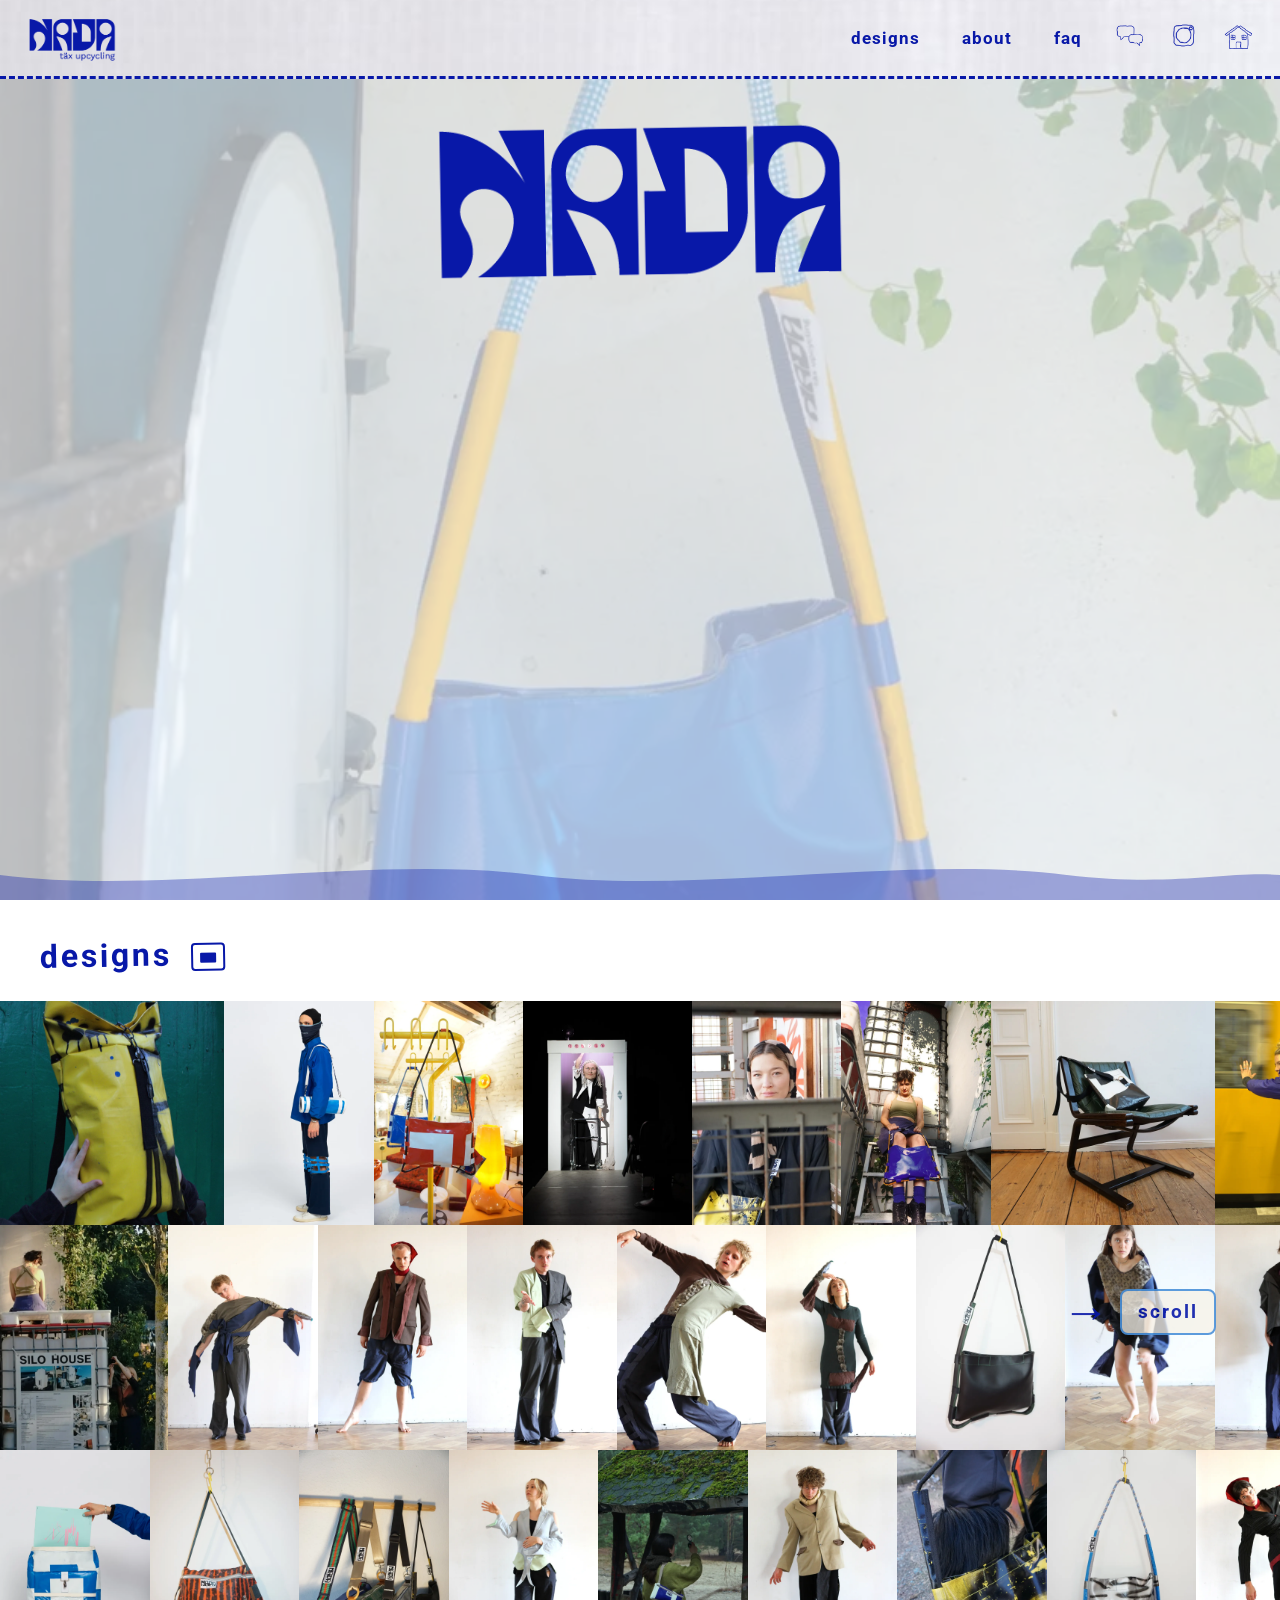
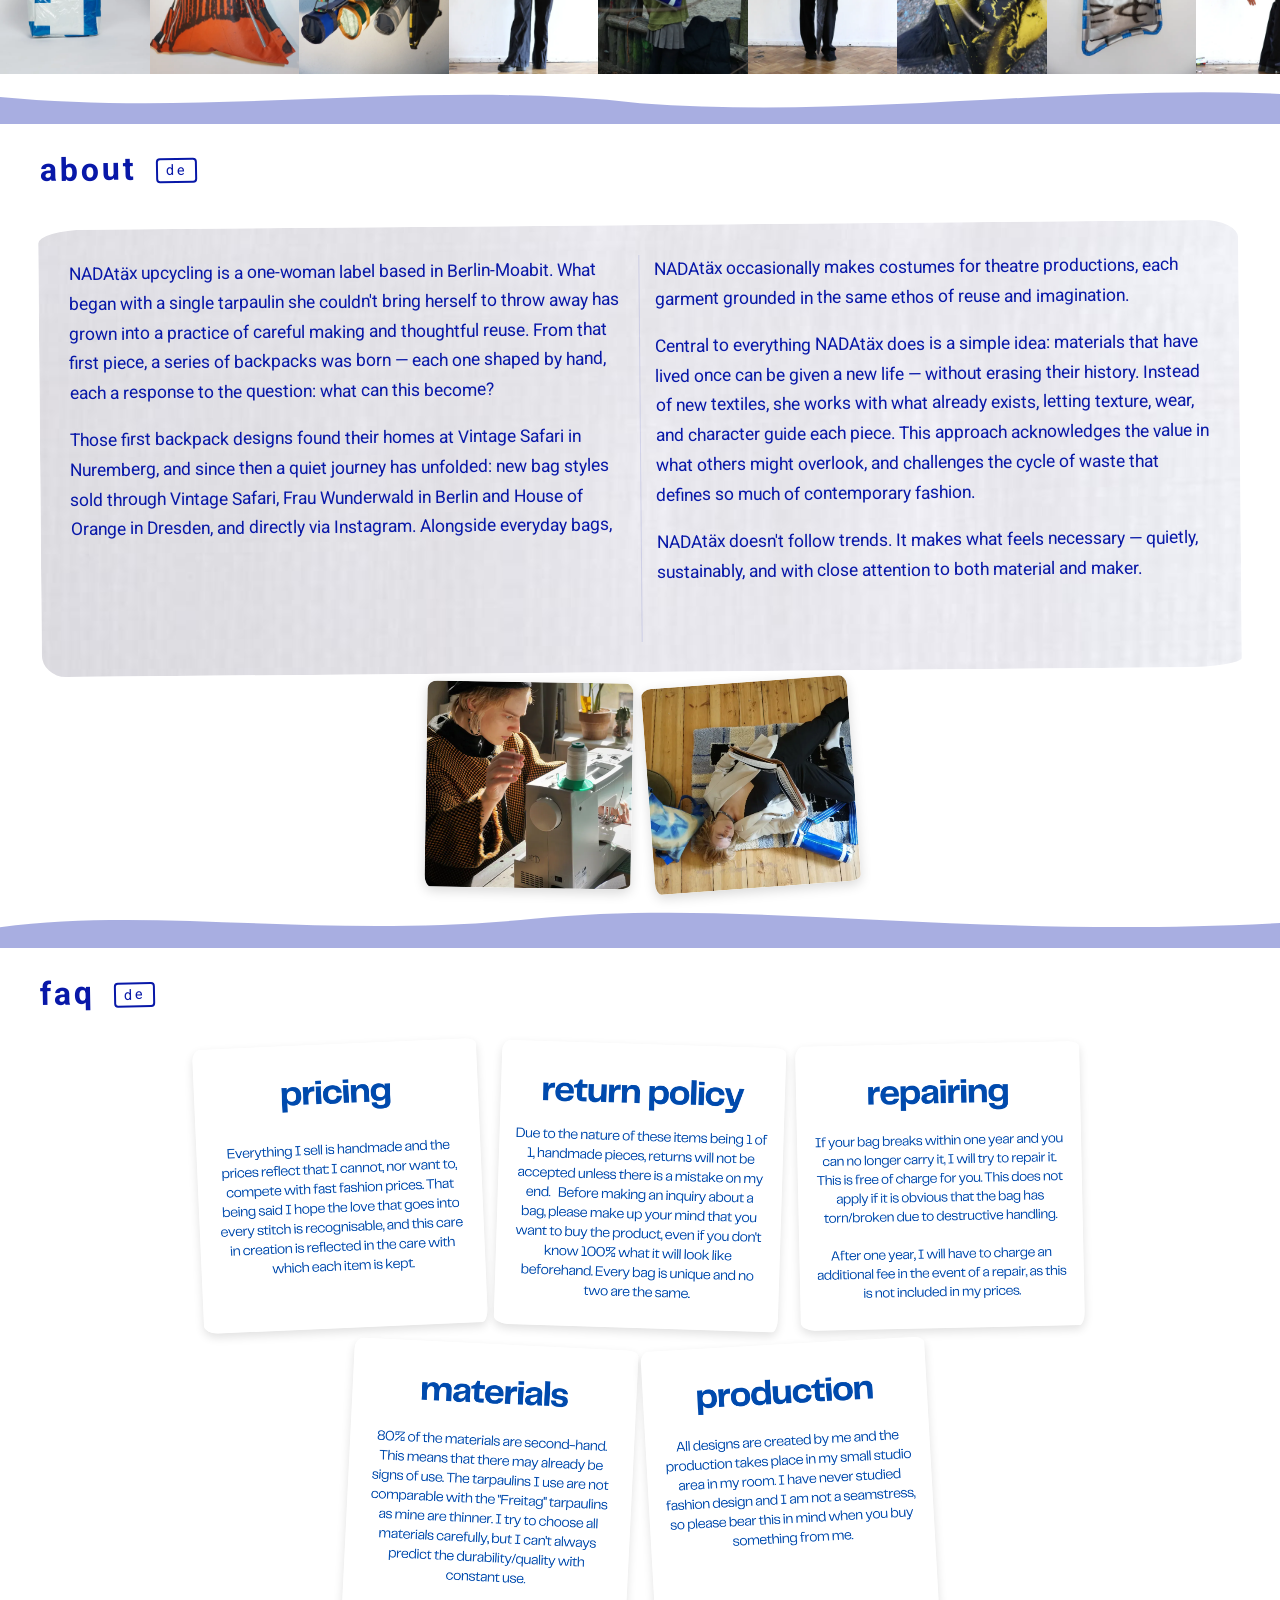
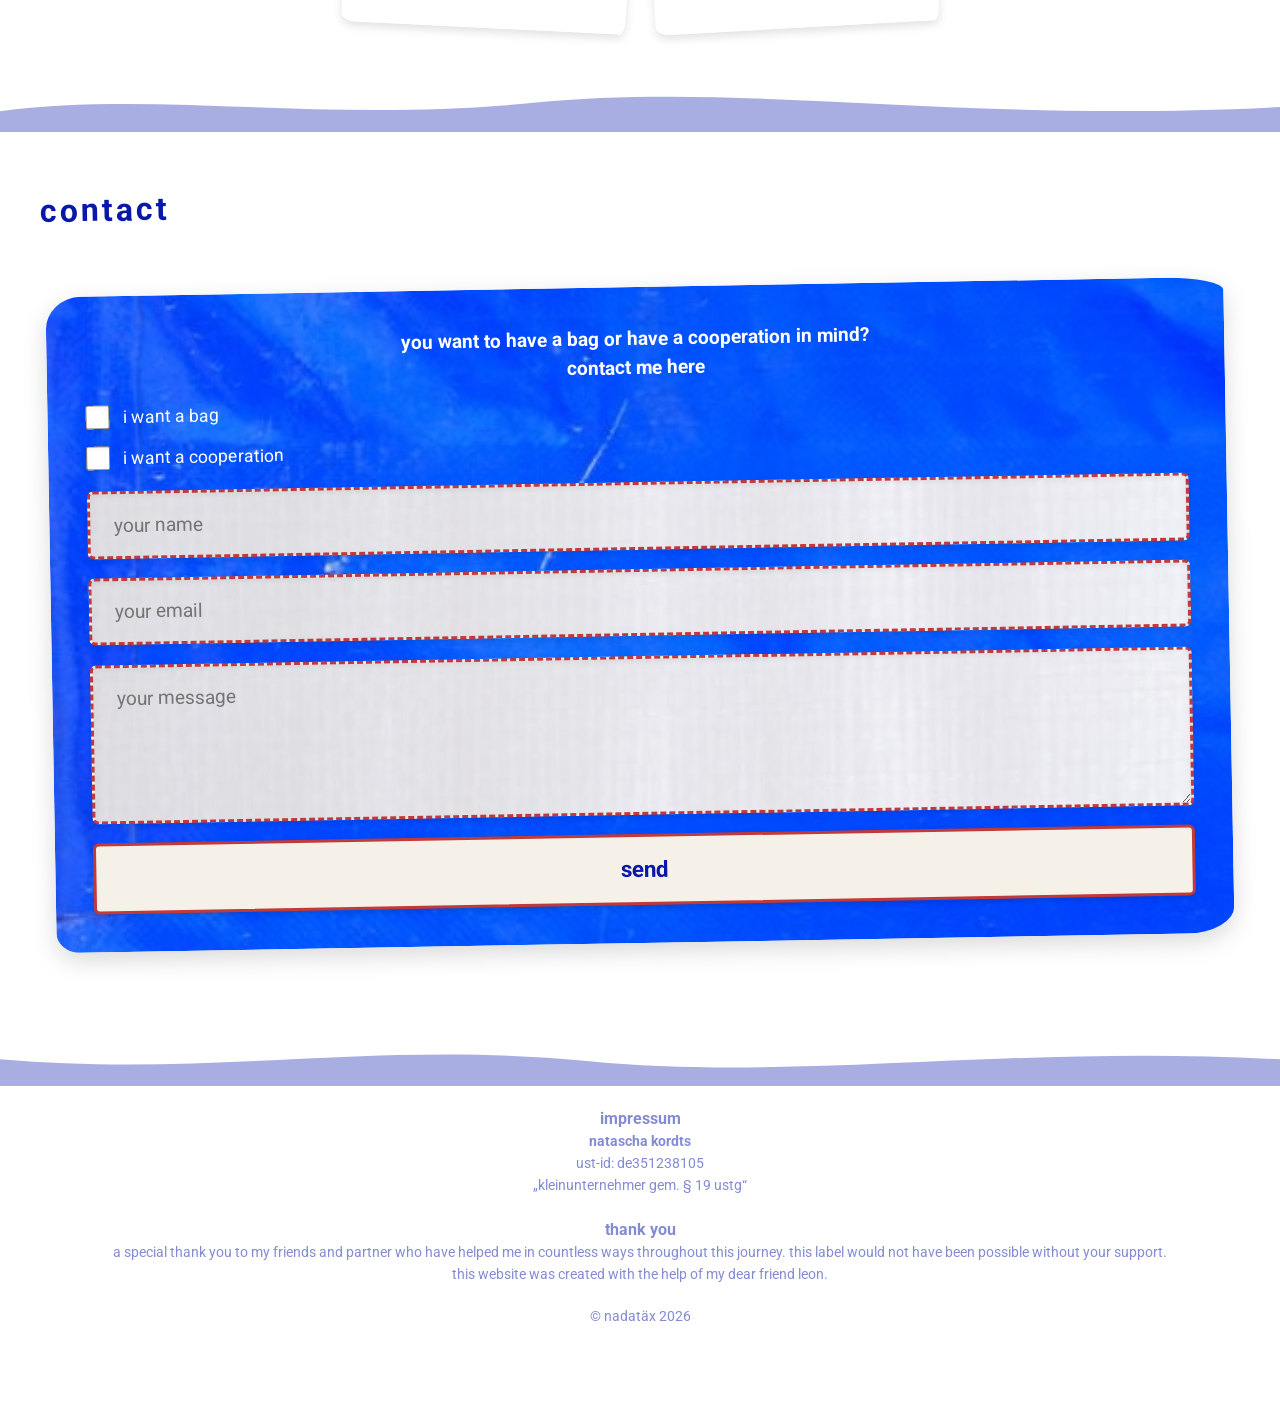
==== commit 5c976da6: "feat: add copyright management system with overlays for product photos and update about page content" ====
--- a/index.html
+++ b/index.html
@@ -229,7 +229,9 @@
         <button class="lightbox-close" id="lightbox-close">&times;</button>
         <button class="lightbox-prev" id="lightbox-prev">&lsaquo;</button>
         <button class="lightbox-next" id="lightbox-next">&rsaquo;</button>
-        <img class="lightbox-img" id="lightbox-img" src="" alt="">
+        <div class="lightbox-img-wrap" id="lightbox-img-wrap">
+            <img class="lightbox-img" id="lightbox-img" src="" alt="">
+        </div>
     </div>
 
     <!-- JS modules -->
@@ -238,6 +240,7 @@
     <script src="js/about.js"></script>
     <script src="js/faq.js"></script>
     <script src="js/photos.js"></script>
+    <script src="js/copyright.js"></script>
     <script src="js/ticker.js"></script>
     <script src="js/interactions.js"></script>
     <script src="js/main.js"></script>
--- a/style.css
+++ b/style.css
@@ -1505,6 +1505,75 @@
     }
 }
 
+/* ===== PHOTO CREDITS ===== */
+.photo-credit {
+    position: absolute;
+    bottom: 6px;
+    right: 6px;
+    left: auto;
+    padding: 2px 6px;
+    font-family: 'Roboto', sans-serif;
+    font-size: clamp(0.35rem, 1.1vw, 0.6rem);
+    font-weight: 400;
+    letter-spacing: 0.02em;
+    color: rgba(255, 255, 255, 0.95);
+    background: rgba(0, 0, 0, 0.5);
+    border-radius: 3px;
+    text-align: right;
+    pointer-events: none;
+    opacity: 0;
+    transition: opacity 0.3s ease;
+    z-index: 5;
+    line-height: 1.15;
+    white-space: nowrap;
+}
+
+/* Flipped to top when bottom is clipped */
+.photo-credit.credit-top {
+    bottom: auto;
+    top: 6px;
+}
+
+.product-card:hover .photo-credit {
+    opacity: 1;
+}
+
+/* Always show on touch devices */
+@media (hover: none) {
+    .photo-credit {
+        opacity: 1;
+    }
+}
+
+/* Lightbox image wrapper — positions credit relative to photo */
+.lightbox-img-wrap {
+    position: relative;
+    display: inline-block;
+    max-width: 90vw;
+    max-height: 90vh;
+    line-height: 0;
+}
+
+/* Lightbox credit overlay */
+.lightbox-credit {
+    position: absolute;
+    bottom: 10px;
+    right: 12px;
+    padding: 4px 10px;
+    font-family: 'Roboto', sans-serif;
+    font-size: 0.7rem;
+    font-weight: 300;
+    letter-spacing: 0.04em;
+    color: rgba(255, 255, 255, 0.9);
+    background: rgba(0, 0, 0, 0.5);
+    backdrop-filter: blur(6px);
+    -webkit-backdrop-filter: blur(6px);
+    border-radius: 4px;
+    pointer-events: none;
+    z-index: 10000;
+    white-space: nowrap;
+}
+
 /* ===== LIGHTBOX ===== */
 .lightbox {
     display: none;
@@ -1522,7 +1591,7 @@
 }
 
 .lightbox-img {
-    max-width: 90vw;
+    max-width: 100%;
     max-height: 90vh;
     object-fit: contain;
     border-radius: 4px;
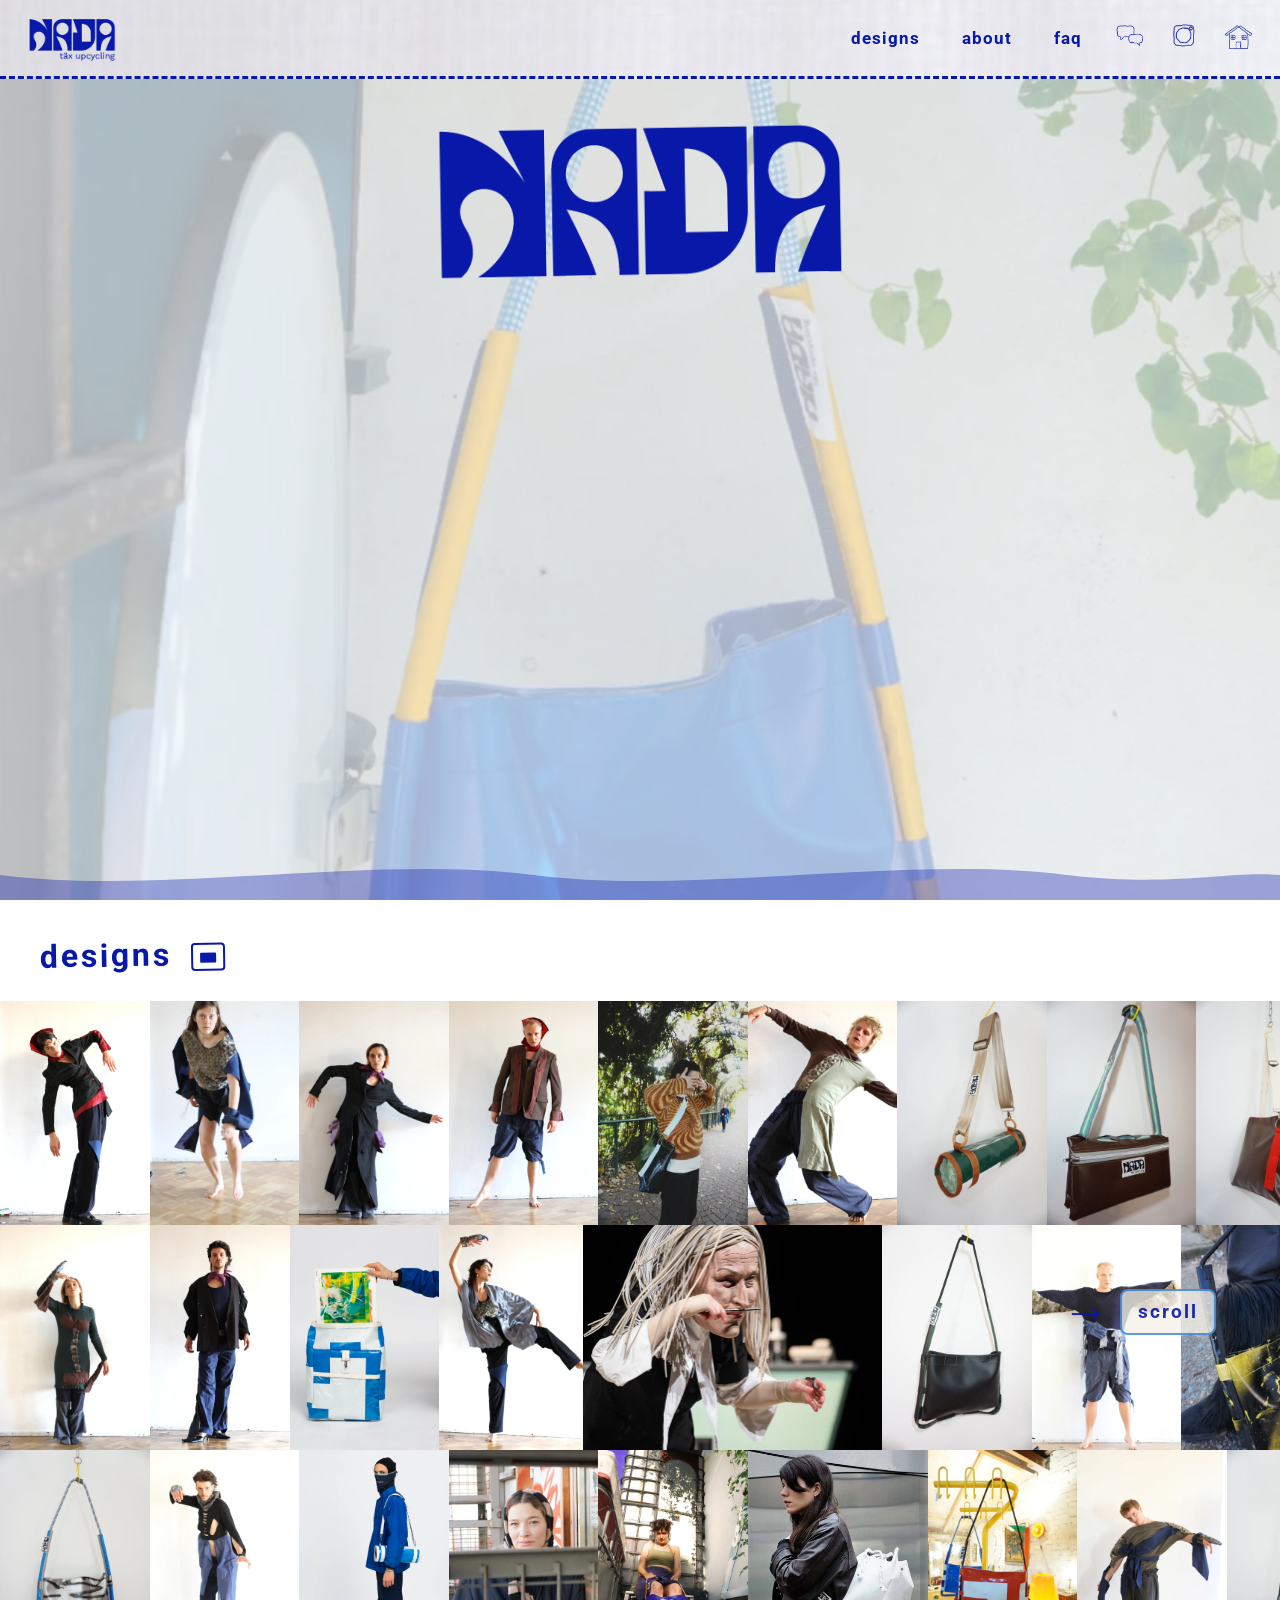
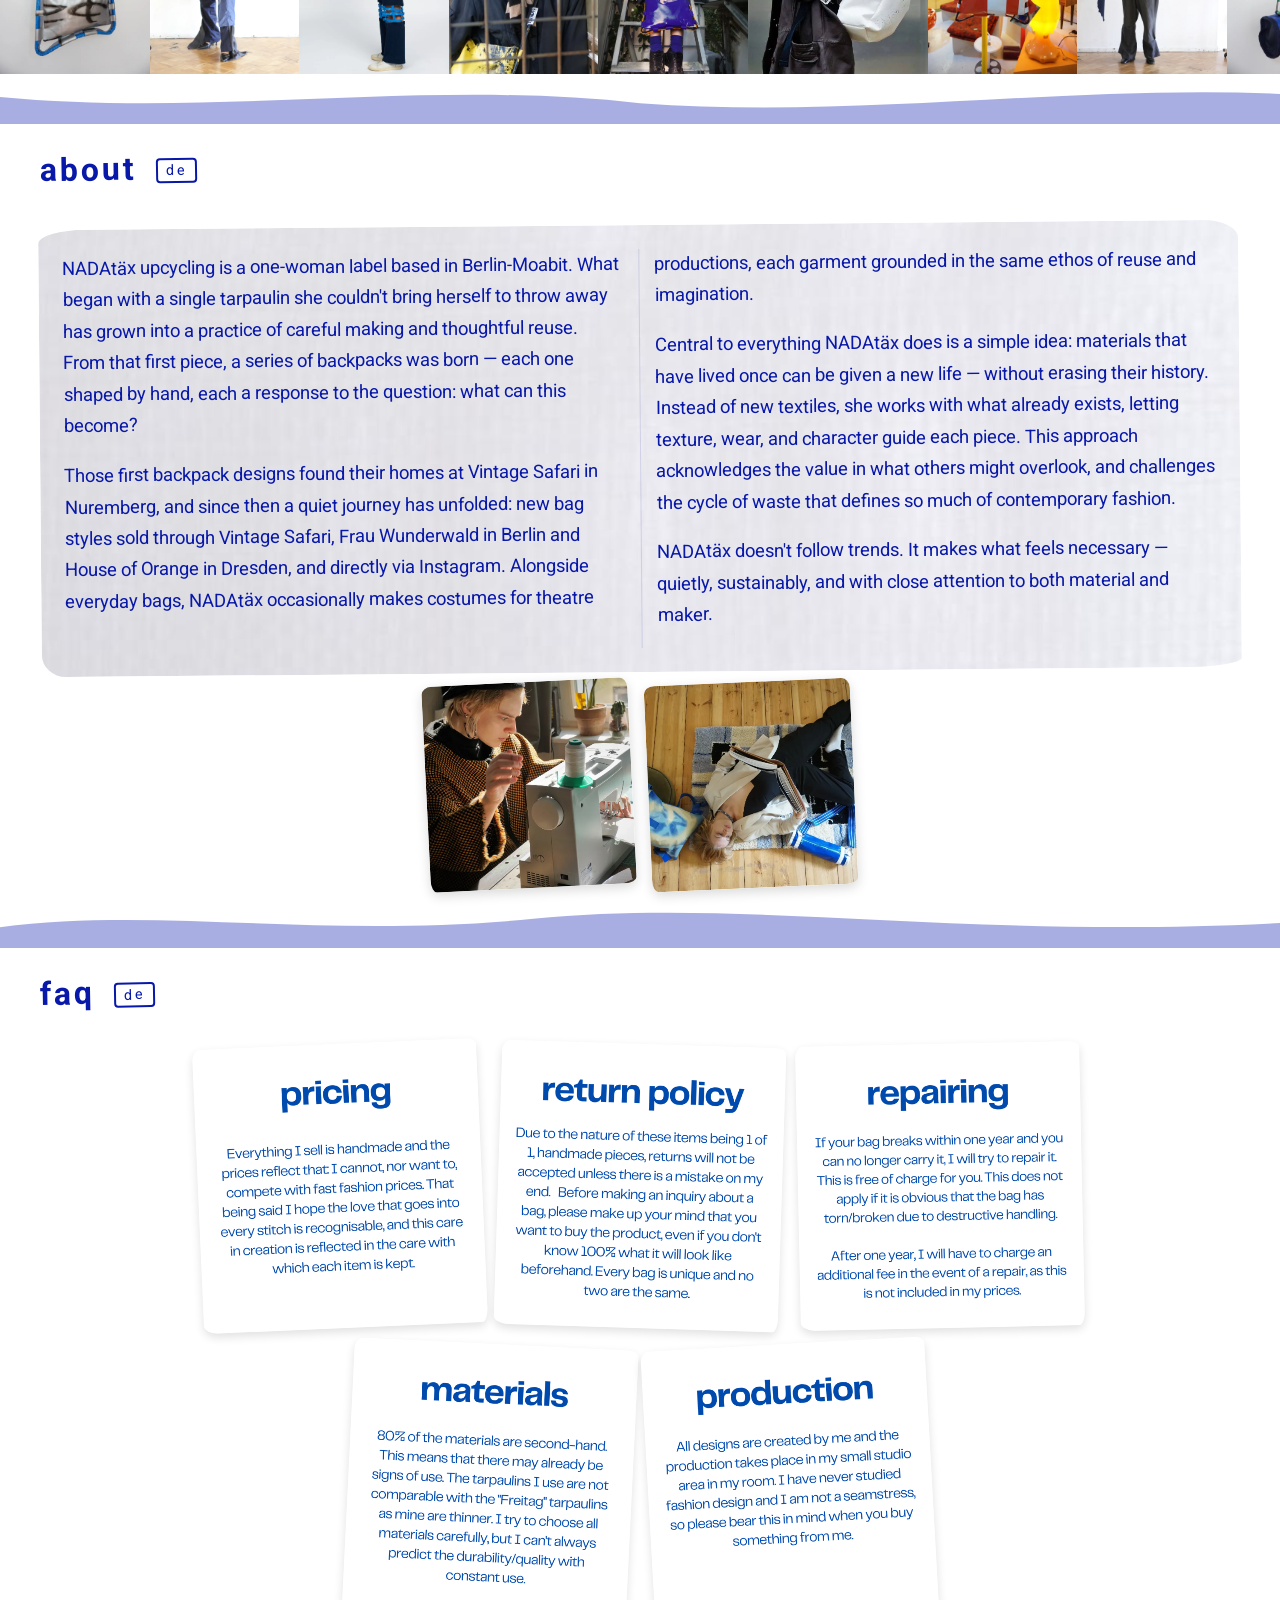
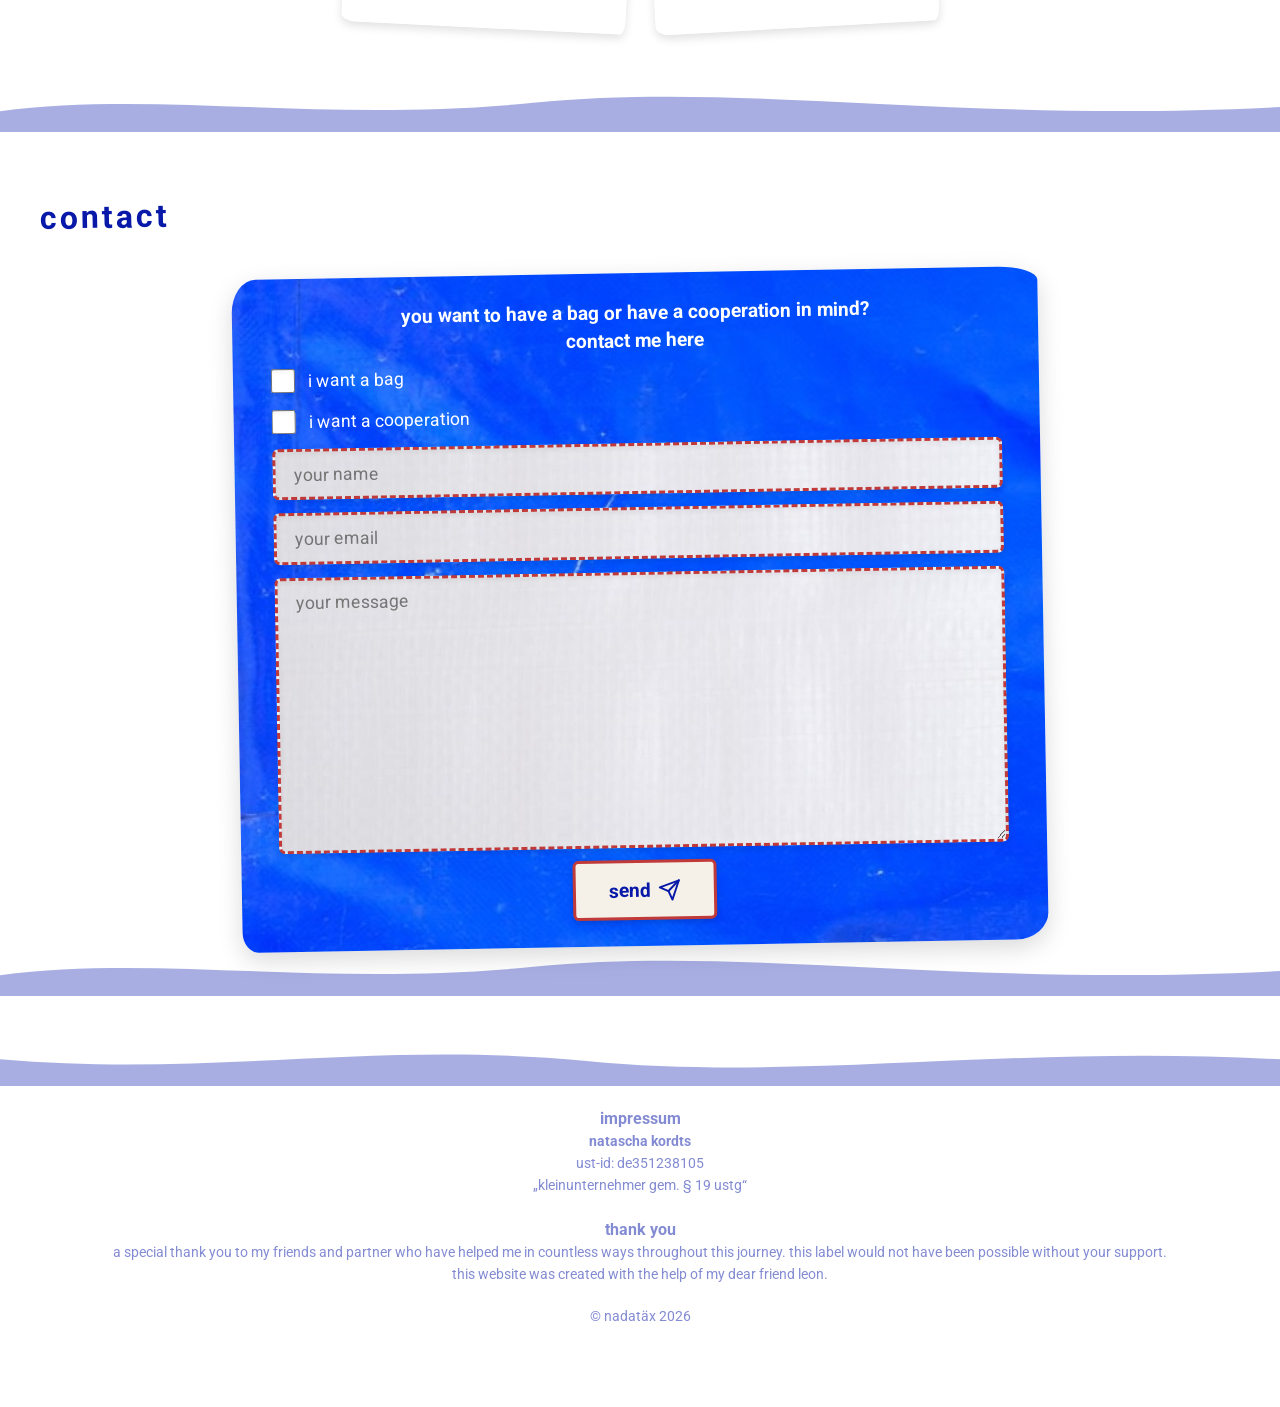
==== commit 083217d4: "feat: enhance FAQ section with German image support and implement mosaic hover clone for product car" ====
--- a/index.html
+++ b/index.html
@@ -155,6 +155,13 @@
             <img src="static/img/faq/5.png" alt="FAQ tile" class="faq-tile float float-sm" style="--tilt: 2.8deg">
             <img src="static/img/faq/6.png" alt="FAQ tile" class="faq-tile float float-sm" style="--tilt: -3.2deg">
         </div>
+        <div class="faq-images" id="faq-images-de" style="display: none;">
+            <img src="faq/de/1.png" alt="FAQ tile DE" class="faq-tile float float-sm" style="--tilt: -2.5deg">
+            <img src="faq/de/2.png" alt="FAQ tile DE" class="faq-tile float float-sm" style="--tilt: 1.8deg">
+            <img src="faq/de/3.png" alt="FAQ tile DE" class="faq-tile float float-sm" style="--tilt: -1.2deg">
+            <img src="faq/de/4.png" alt="FAQ tile DE" class="faq-tile float float-sm" style="--tilt: 2.8deg">
+            <img src="faq/de/5.png" alt="FAQ tile DE" class="faq-tile float float-sm" style="--tilt: -3.2deg">
+        </div>
         <div class="wave-divider">
             <svg viewBox="0 0 1200 60" preserveAspectRatio="none">
                 <path d="M0,35 C150,10 300,50 500,25 C700,0 900,50 1200,30 L1200,60 L0,60 Z" fill="#0818a8"
@@ -185,8 +192,14 @@
                 <input type="text" name="name" placeholder="your name" required>
                 <input type="email" name="_replyto" placeholder="your email" required>
                 <textarea name="message" placeholder="your message" rows="5" required></textarea>
-                <button type="submit">send</button>
+                <button type="submit">send <svg xmlns="http://www.w3.org/2000/svg" width="1.2em" height="1.2em" viewBox="0 0 24 24" fill="none" stroke="currentColor" stroke-width="2" stroke-linecap="round" stroke-linejoin="round"><path d="M22 2L11 13"/><path d="M22 2L15 22L11 13L2 9L22 2Z"/></svg></button>
             </form>
+        </div>
+        <div class="wave-divider">
+            <svg viewBox="0 0 1200 60" preserveAspectRatio="none">
+                <path d="M0,35 C150,10 300,50 500,25 C700,0 900,50 1200,30 L1200,60 L0,60 Z" fill="#0818a8"
+                    fill-opacity="0.35" />
+            </svg>
         </div>
     </section>
 
--- a/style.css
+++ b/style.css
@@ -263,8 +263,6 @@
     z-index: 1;
     width: 100%;
     min-height: calc(100vh - 76px);
-    height: calc(100vh - 76px);
-    overflow: hidden;
 }
 
 /* Designs section */
@@ -640,6 +638,28 @@
     transform: scale(1.5) !important;
 }
 
+/* Fixed-position hover clone (escapes overflow clipping) */
+.mosaic-hover-clone {
+    position: fixed;
+    z-index: 9000;
+    pointer-events: none;
+    overflow: hidden;
+    border-radius: 2px;
+    box-shadow: 0 4px 20px rgba(0, 0, 0, 0.3);
+    transition: opacity 0.15s ease;
+}
+
+.mosaic-hover-clone img {
+    width: 100%;
+    height: 100%;
+    object-fit: contain;
+    display: block;
+}
+
+.mosaic-hover-clone .photo-credit {
+    opacity: 1;
+}
+
 .product-grid.mosaic .product-card img {
     width: auto;
     height: 100%;
@@ -666,7 +686,6 @@
     height: calc(100vh - 76px);
     display: flex;
     flex-direction: column;
-    overflow: hidden;
 }
 
 .about-content {
@@ -674,10 +693,10 @@
     width: 100%;
     box-sizing: border-box;
     text-align: left;
-    line-height: 1.7;
-    font-size: 1.1rem;
+    line-height: 1.6;
+    font-size: clamp(0.85rem, 1.3vw, 1.1rem);
     background: url('static/img/textures/plane_weiss.jpg') center/cover;
-    padding: clamp(16px, 2.5vw, 30px);
+    padding: clamp(12px, 2vw, 24px);
     /* border: 3px dashed var(--deep-blue); */
     border-radius: 4% 3% 5% 2% / 3% 4% 2% 5%;
     transform: rotate(-0.5deg);
@@ -685,8 +704,9 @@
     column-count: 2;
     column-gap: 2rem;
     column-rule: 1px solid rgba(8, 24, 168, 0.12);
-    flex: 1 1 0;
+    flex: 1 1 auto;
     overflow: hidden;
+    overflow-y: auto;
     align-self: center;
     min-height: 0;
     position: relative;
@@ -981,7 +1001,6 @@
     transition: all 0.3s ease;
     box-shadow: 0 4px 10px rgba(0, 0, 0, 0.12);
     cursor: pointer;
-    overflow: hidden;
 }
 
 .faq-tile:hover {
@@ -991,38 +1010,43 @@
 
 /* ===== CONTACT SECTION ===== */
 #contact {
-    padding-bottom: 60px;
+    padding: 20px 20px 0 20px;
     min-height: calc(100vh - 76px);
     height: calc(100vh - 76px);
     display: flex;
     flex-direction: column;
-    justify-content: center;
-    gap: 20px;
-    overflow: hidden;
+    justify-content: flex-start;
+}
+
+#contact h2 {
+    flex-shrink: 0;
 }
 
 .contact-content {
     text-align: center;
-    max-width: 1200px;
-    width: 95%;
+    max-width: 65%;
+    width: 65%;
     display: flex;
     flex-direction: column;
-    gap: 20px;
+    gap: clamp(10px, 1.5vh, 20px);
     align-self: center;
+    flex: 1 1 auto;
+    min-height: 0;
 }
 
 .contact-form {
     background: url('static/img/textures/plane_background.jpg') center/cover;
-    padding: clamp(1.5rem, 3vw, 2.5rem) clamp(1.5rem, 3vw, 2.5rem);
+    padding: clamp(1rem, 2vw, 2rem) clamp(1.5rem, 3vw, 2.5rem);
     /* border: clamp(3px, 0.3vw, 5px) dashed var(--red); */
     border-radius: 3% 5% 4% 2% / 5% 2% 4% 3%;
     display: flex;
     flex-direction: column;
-    gap: clamp(0.8rem, 1.5vw, 1.4rem);
+    gap: clamp(0.6rem, 1vw, 1rem);
     transform: rotate(var(--tilt, -1deg));
     box-shadow: 0 0.5rem 1.5rem rgba(0, 0, 0, 0.15);
-    max-height: 100%;
-    overflow-y: auto;
+    flex: 1 1 auto;
+    min-height: 0;
+    overflow: hidden;
 }
 
 .form-intro {
@@ -1070,13 +1094,14 @@
 .contact-form input,
 .contact-form textarea {
     font-family: var(--font-main);
-    font-size: clamp(1rem, 1.6vw, 1.2rem);
-    padding: clamp(0.9rem, 1.5vw, 1.2rem) clamp(1.1rem, 1.8vw, 1.5rem);
+    font-size: clamp(0.9rem, 1.4vw, 1.1rem);
+    padding: clamp(0.6rem, 1vw, 0.9rem) clamp(0.8rem, 1.4vw, 1.2rem);
     border: clamp(2px, 0.25vw, 3px) dashed var(--red);
     border-radius: 6px;
     background: url('static/img/textures/plane_weiss.jpg') center/cover;
     color: var(--deep-blue);
     text-transform: lowercase;
+    flex-shrink: 1;
     box-shadow:
         inset 0 0.15rem 0.3rem rgba(0, 0, 0, 0.05),
         0 0.15rem 0.4rem rgba(0, 0, 0, 0.1);
@@ -1094,14 +1119,16 @@
 
 .contact-form textarea {
     resize: vertical;
-    min-height: clamp(4rem, 10vh, 8rem);
+    min-height: 2rem;
+    flex: 1 1 auto;
 }
 
 .contact-form button {
     font-family: var(--font-main);
-    font-size: clamp(1.1rem, 1.8vw, 1.4rem);
+    font-size: clamp(1rem, 1.5vw, 1.2rem);
     font-weight: bold;
-    padding: clamp(0.9rem, 1.5vw, 1.2rem) clamp(1.8rem, 3vw, 2.5rem);
+    flex-shrink: 0;
+    padding: clamp(0.7rem, 1.2vw, 1rem) clamp(1.5rem, 2.5vw, 2rem);
     background: var(--cream);
     color: var(--deep-blue);
     border: clamp(2px, 0.25vw, 3px) solid var(--red);
@@ -1110,6 +1137,10 @@
     transition: all 0.3s ease;
     text-transform: lowercase;
     box-shadow: 0 0.15rem 0.4rem rgba(0, 0, 0, 0.15);
+    align-self: center;
+    display: inline-flex;
+    align-items: center;
+    gap: 0.5rem;
 }
 
 .contact-form button:hover {
@@ -1528,17 +1559,13 @@
     white-space: nowrap;
 }
 
-/* Flipped to top when bottom is clipped */
-.photo-credit.credit-top {
-    bottom: auto;
-    top: 6px;
-}
-
-.product-card:hover .photo-credit {
-    opacity: 1;
-}
-
-/* Always show on touch devices */
+@media (hover: hover) {
+    .product-card:hover .photo-credit {
+        opacity: 1;
+    }
+}
+
+/* On touch devices: always show credit */
 @media (hover: none) {
     .photo-credit {
         opacity: 1;
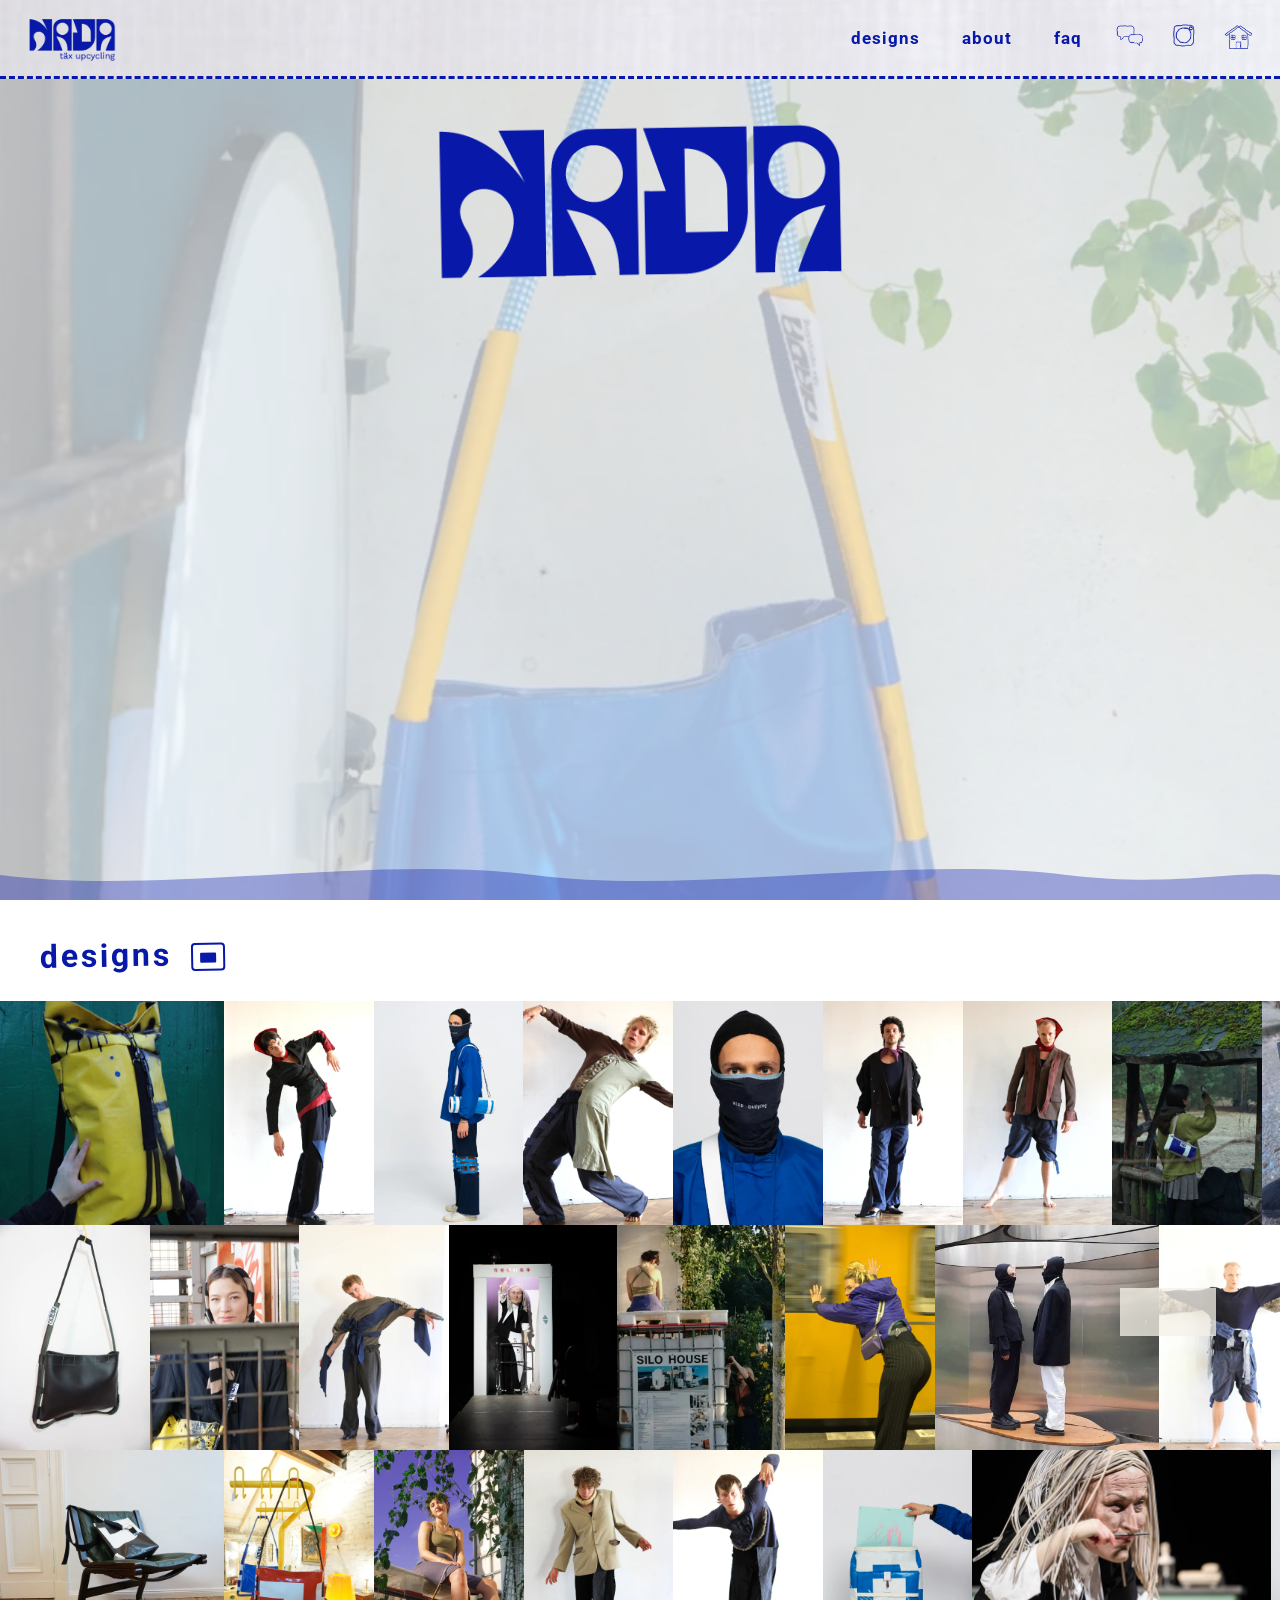
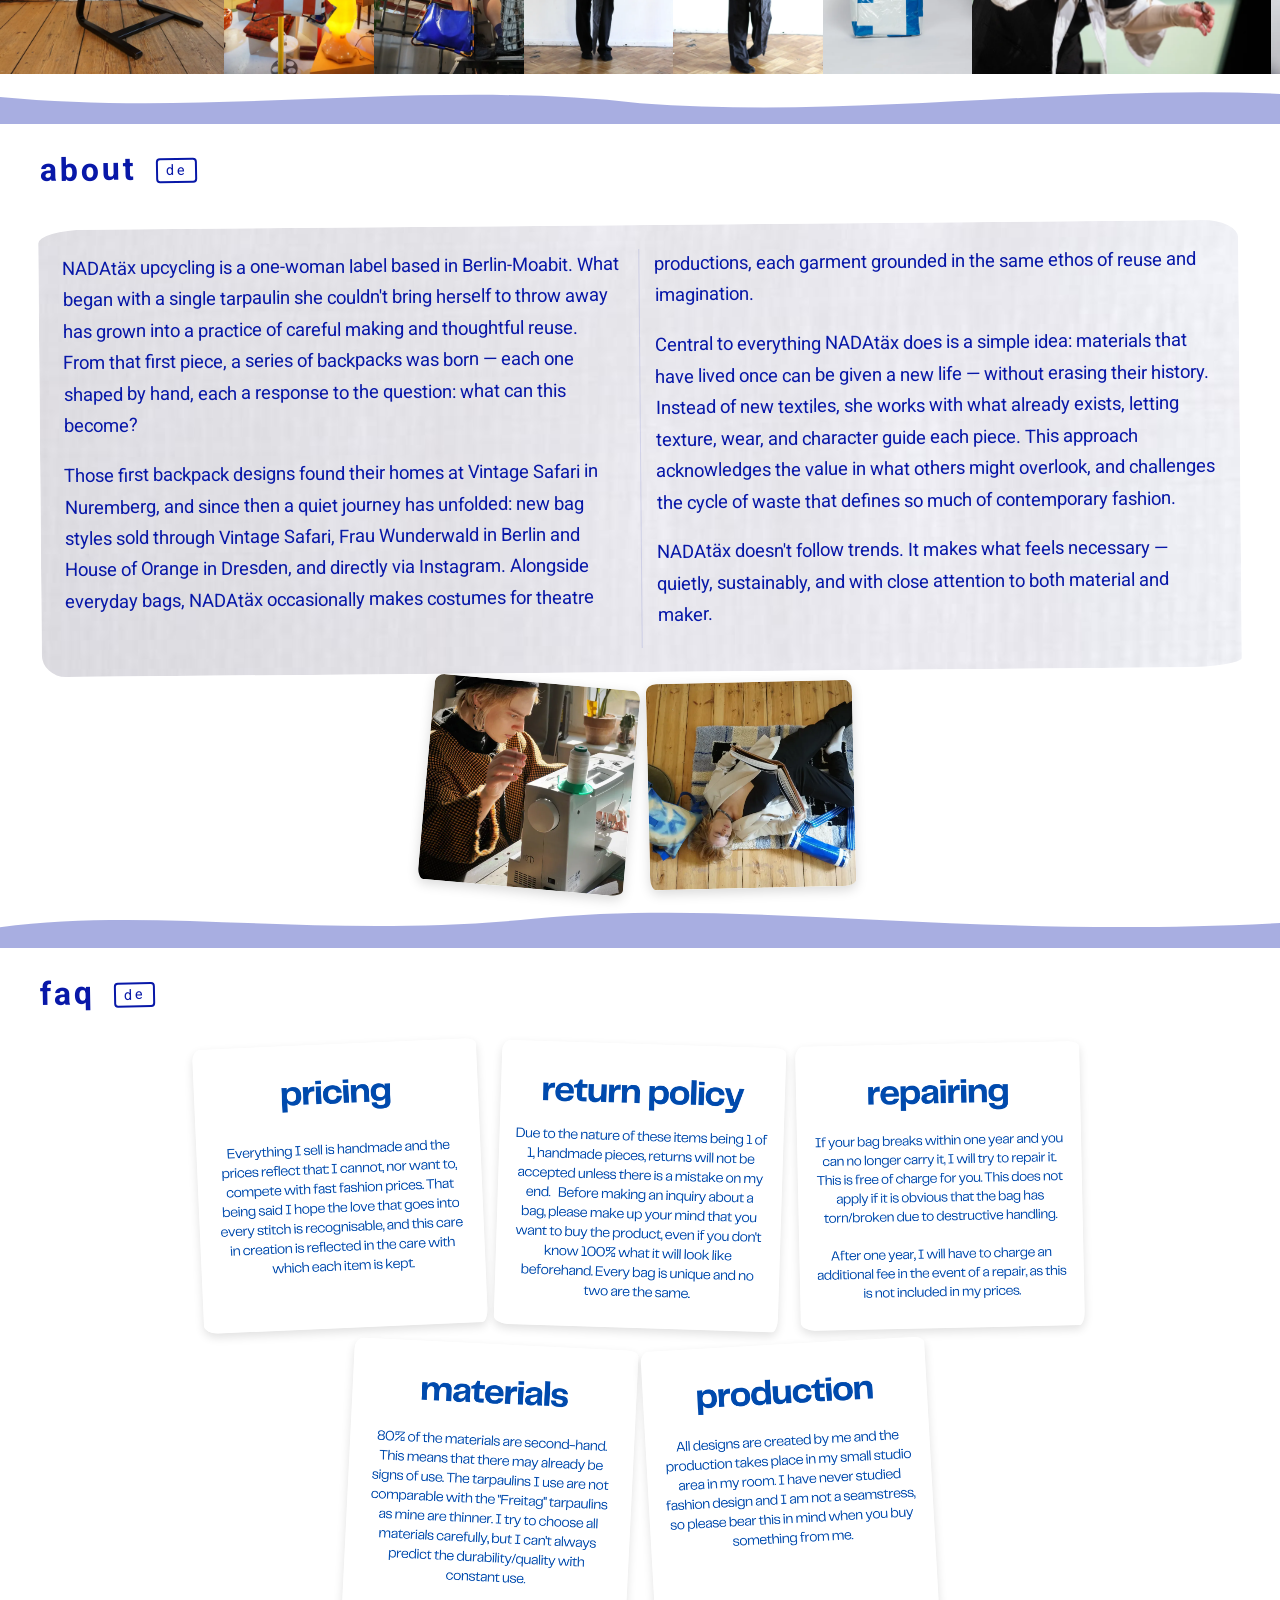
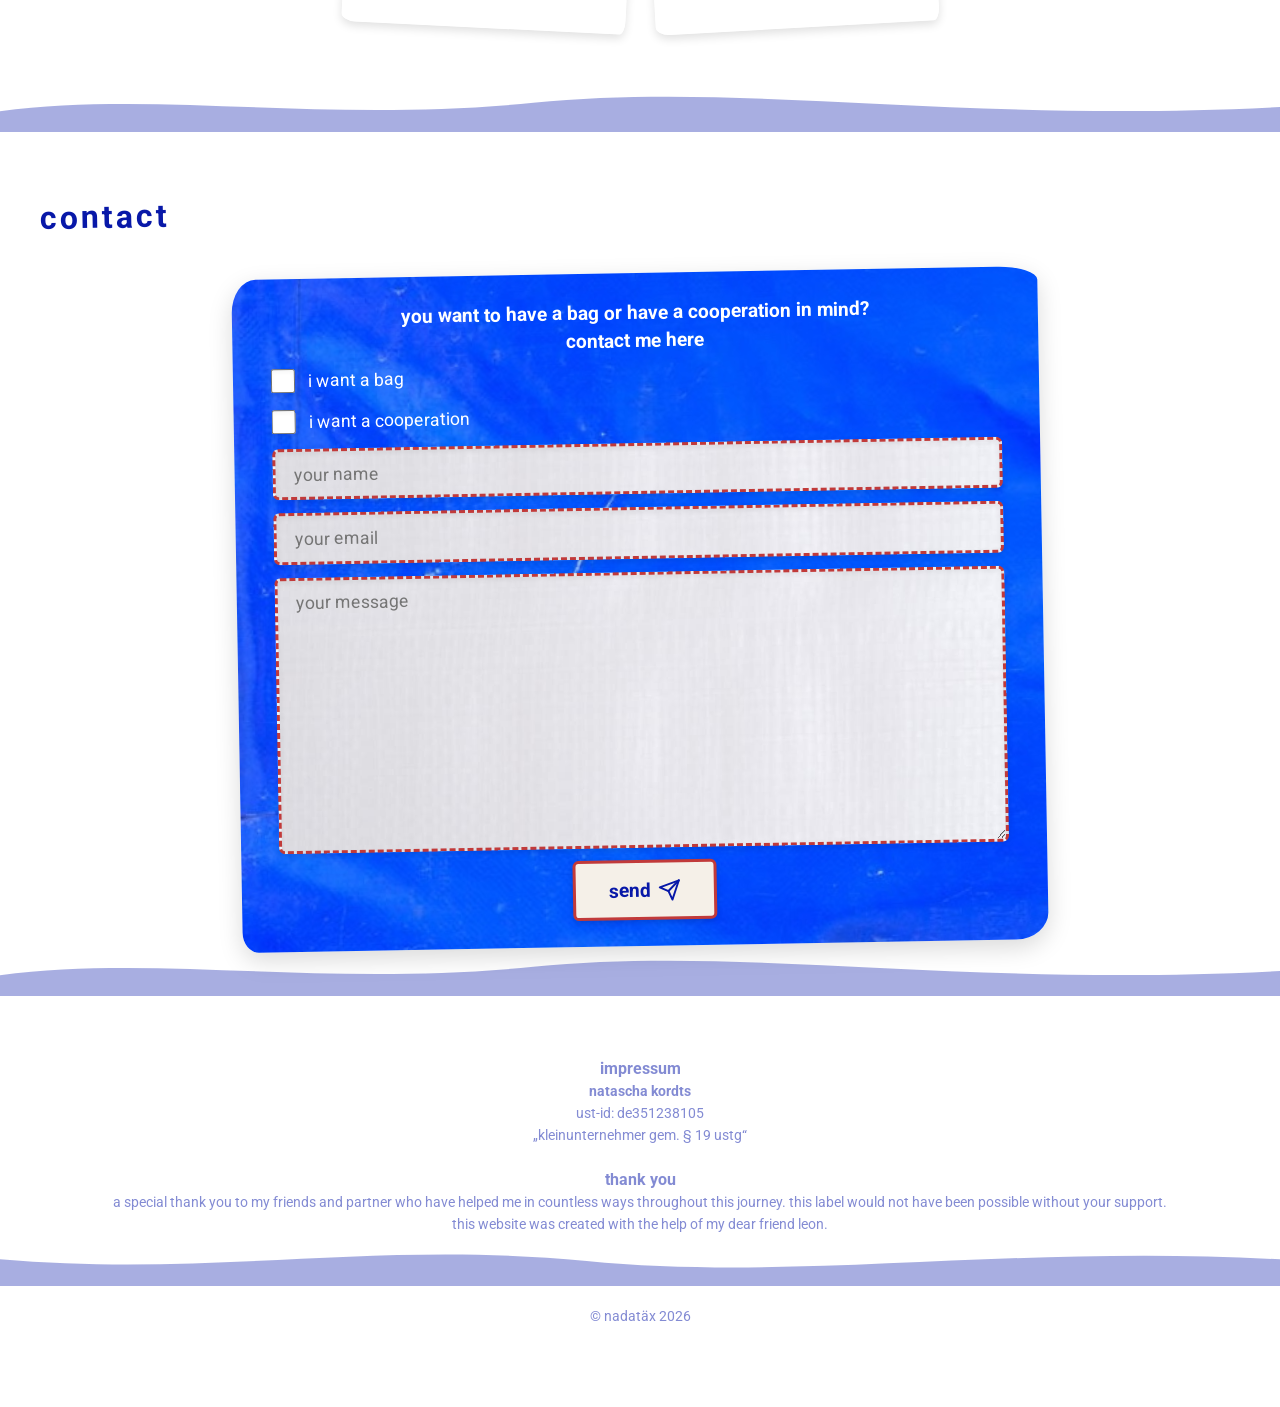
==== commit f78a5610: "feat: replace placeholder reviews with real testimonials and implement floating testimonials feature" ====
--- a/index.html
+++ b/index.html
@@ -204,12 +204,7 @@
     </section>
 
     <footer>
-        <div class="wave-divider">
-            <svg viewBox="0 0 1200 60" preserveAspectRatio="none">
-                <path d="M0,28 C200,50 350,5 550,30 C750,55 950,10 1200,28 L1200,60 L0,60 Z" fill="#0818a8"
-                    fill-opacity="0.35" />
-            </svg>
-        </div>
+
         <div class="copyright" style="--tilt: -2deg;">
             <h3>impressum</h3>
             <p><strong>Natascha Kordts</strong></p>
@@ -224,6 +219,13 @@
             <p>This website was created with the help of my dear friend Leon.</p>
         </div>
 
+
+        <div class="wave-divider">
+            <svg viewBox="0 0 1200 60" preserveAspectRatio="none">
+                <path d="M0,28 C200,50 350,5 550,30 C750,55 950,10 1200,28 L1200,60 L0,60 Z" fill="#0818a8"
+                    fill-opacity="0.35" />
+            </svg>
+        </div>
         <p class="copyright">© NADAtäx 2026</p>
     </footer>
 
--- a/style.css
+++ b/style.css
@@ -352,6 +352,7 @@
     display: block;
     width: 100%;
     height: 50px;
+    overflow: visible;
 }
 
 /* ===== HERO SECTION ===== */
@@ -1289,33 +1290,9 @@
     }
 }
 
-/* ===== REVIEW TICKER (fixed bottom) ===== */
+/* ===== REVIEW TICKER (hidden — replaced by floating testimonials) ===== */
 .review-ticker {
-    position: fixed;
-    bottom: 0;
-    left: 0;
-    right: 0;
-    z-index: 900;
-    background: linear-gradient(rgba(74, 144, 217, 0.9), rgba(74, 144, 217, 0.9)),
-        url('static/img/textures/plane_weiss.jpg') center/cover;
-    color: var(--cream);
-    overflow: hidden;
-    height: 42px;
-    display: flex;
-    align-items: center;
-    border-top: 2px dashed var(--water-blue);
-    transition: background 0.4s ease;
-}
-
-.review-ticker::before {
-    content: '';
-    position: absolute;
-    top: -8px;
-    left: 0;
-    right: 0;
-    height: 8px;
-    background: url("data:image/svg+xml,%3Csvg xmlns='http://www.w3.org/2000/svg' viewBox='0 0 120 8'%3E%3Cpath d='M0,4 Q15,0 30,4 Q45,8 60,4 Q75,0 90,4 Q105,8 120,4' fill='none' stroke='rgba(8,24,168,0.9)' stroke-width='8'/%3E%3C/svg%3E") repeat-x;
-    background-size: 120px 8px;
+    display: none !important;
 }
 
 .ticker-track {
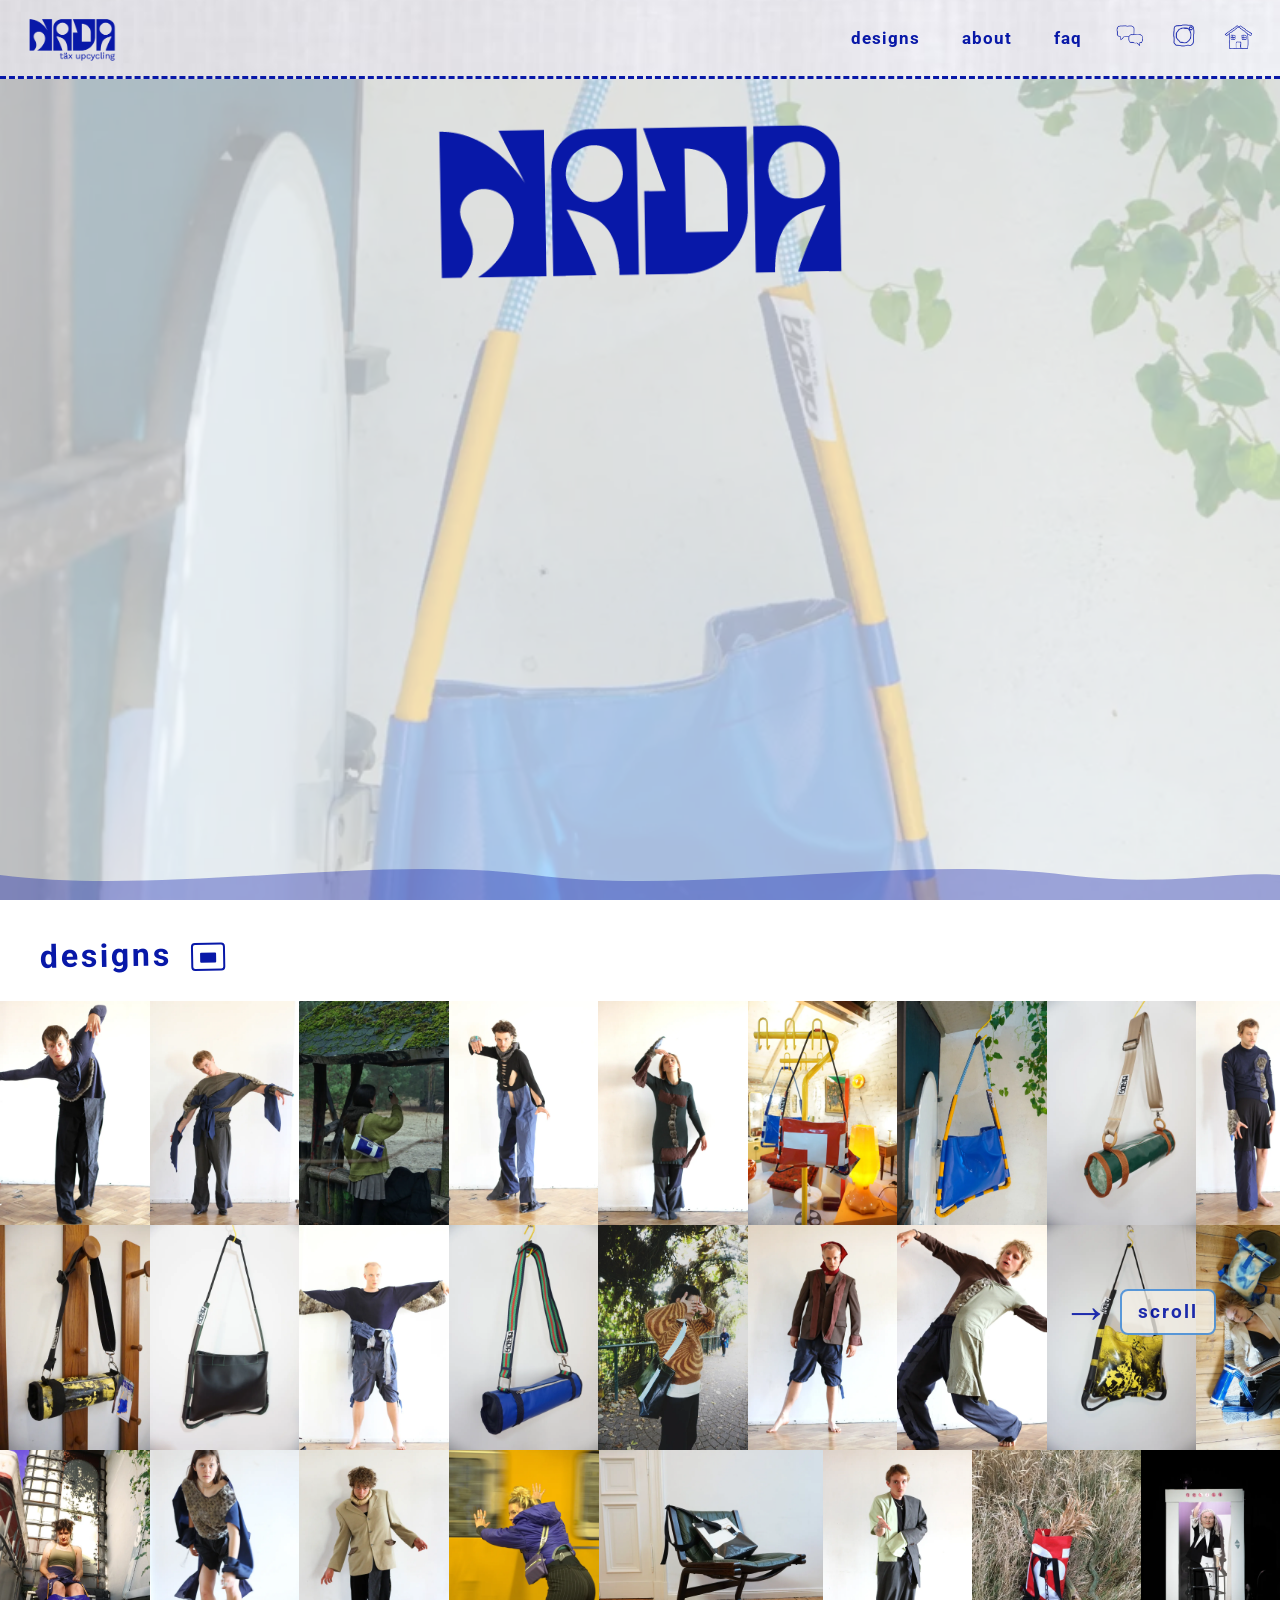
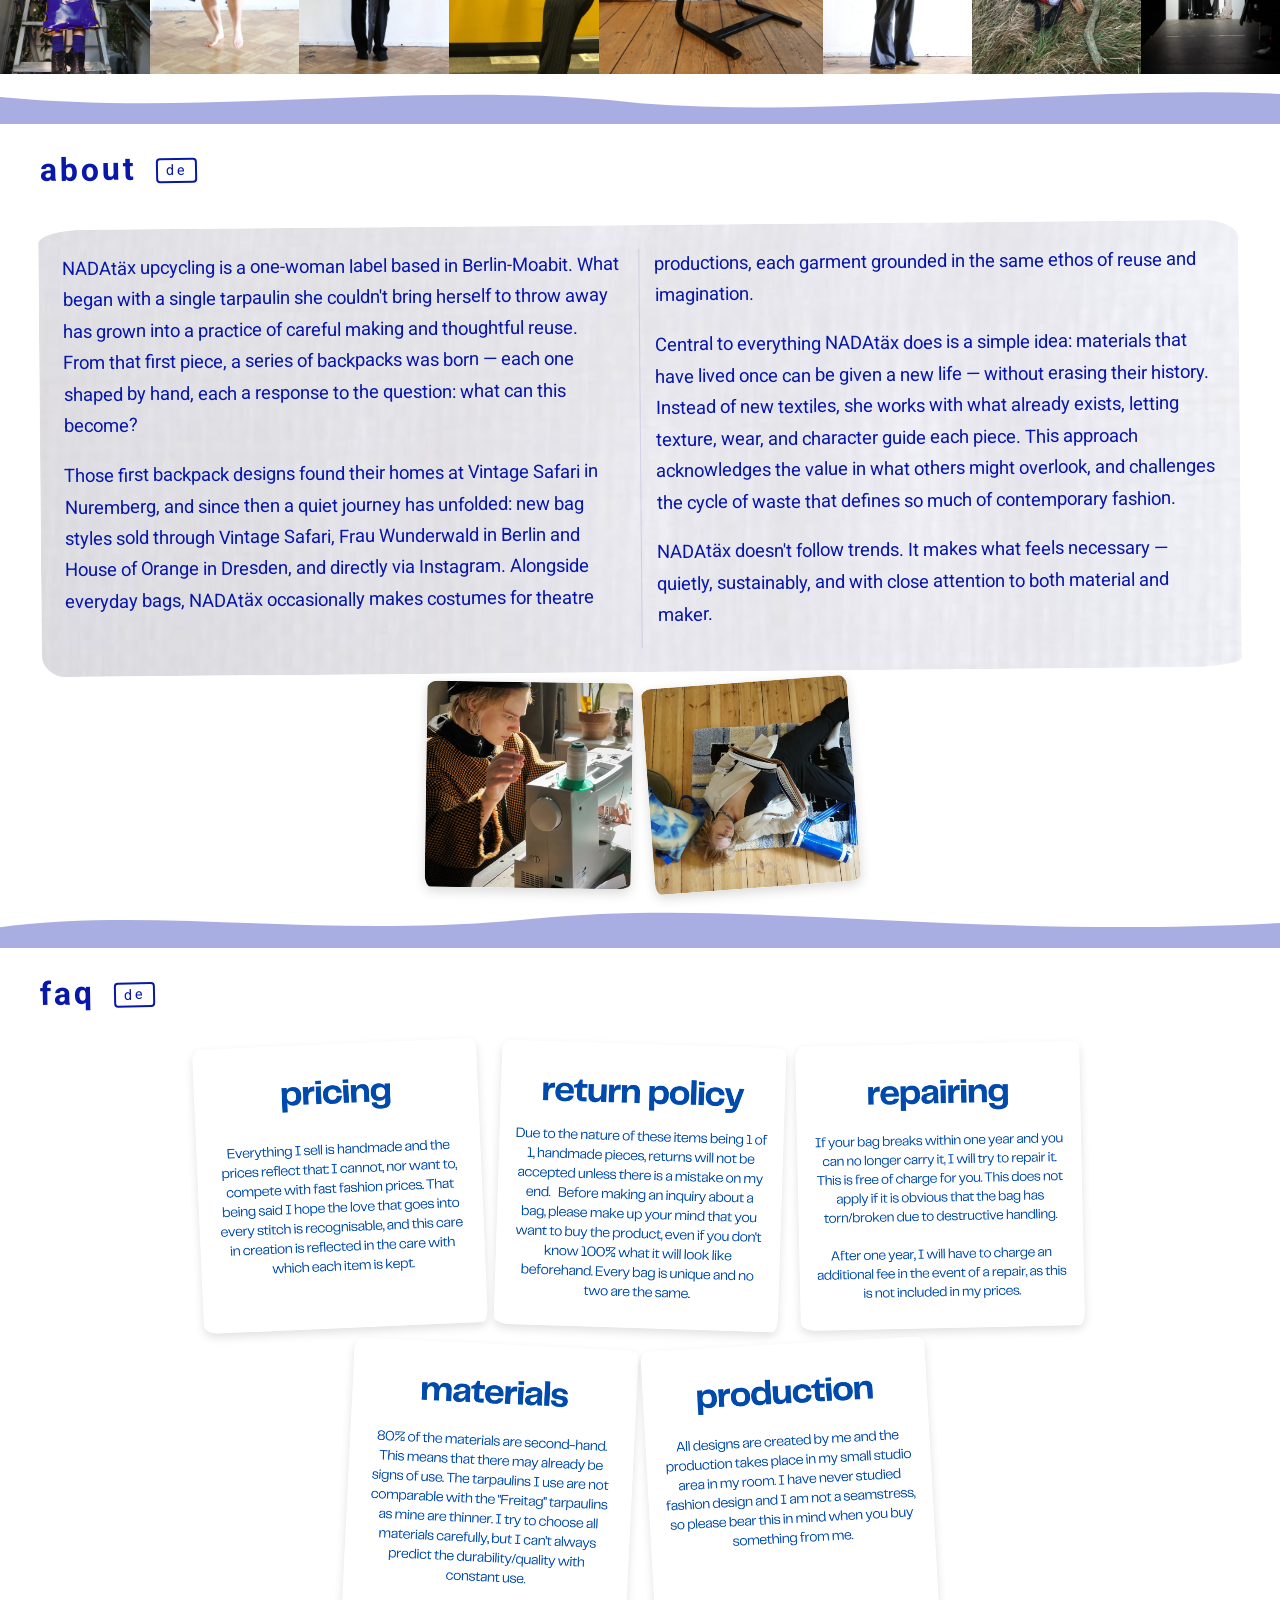
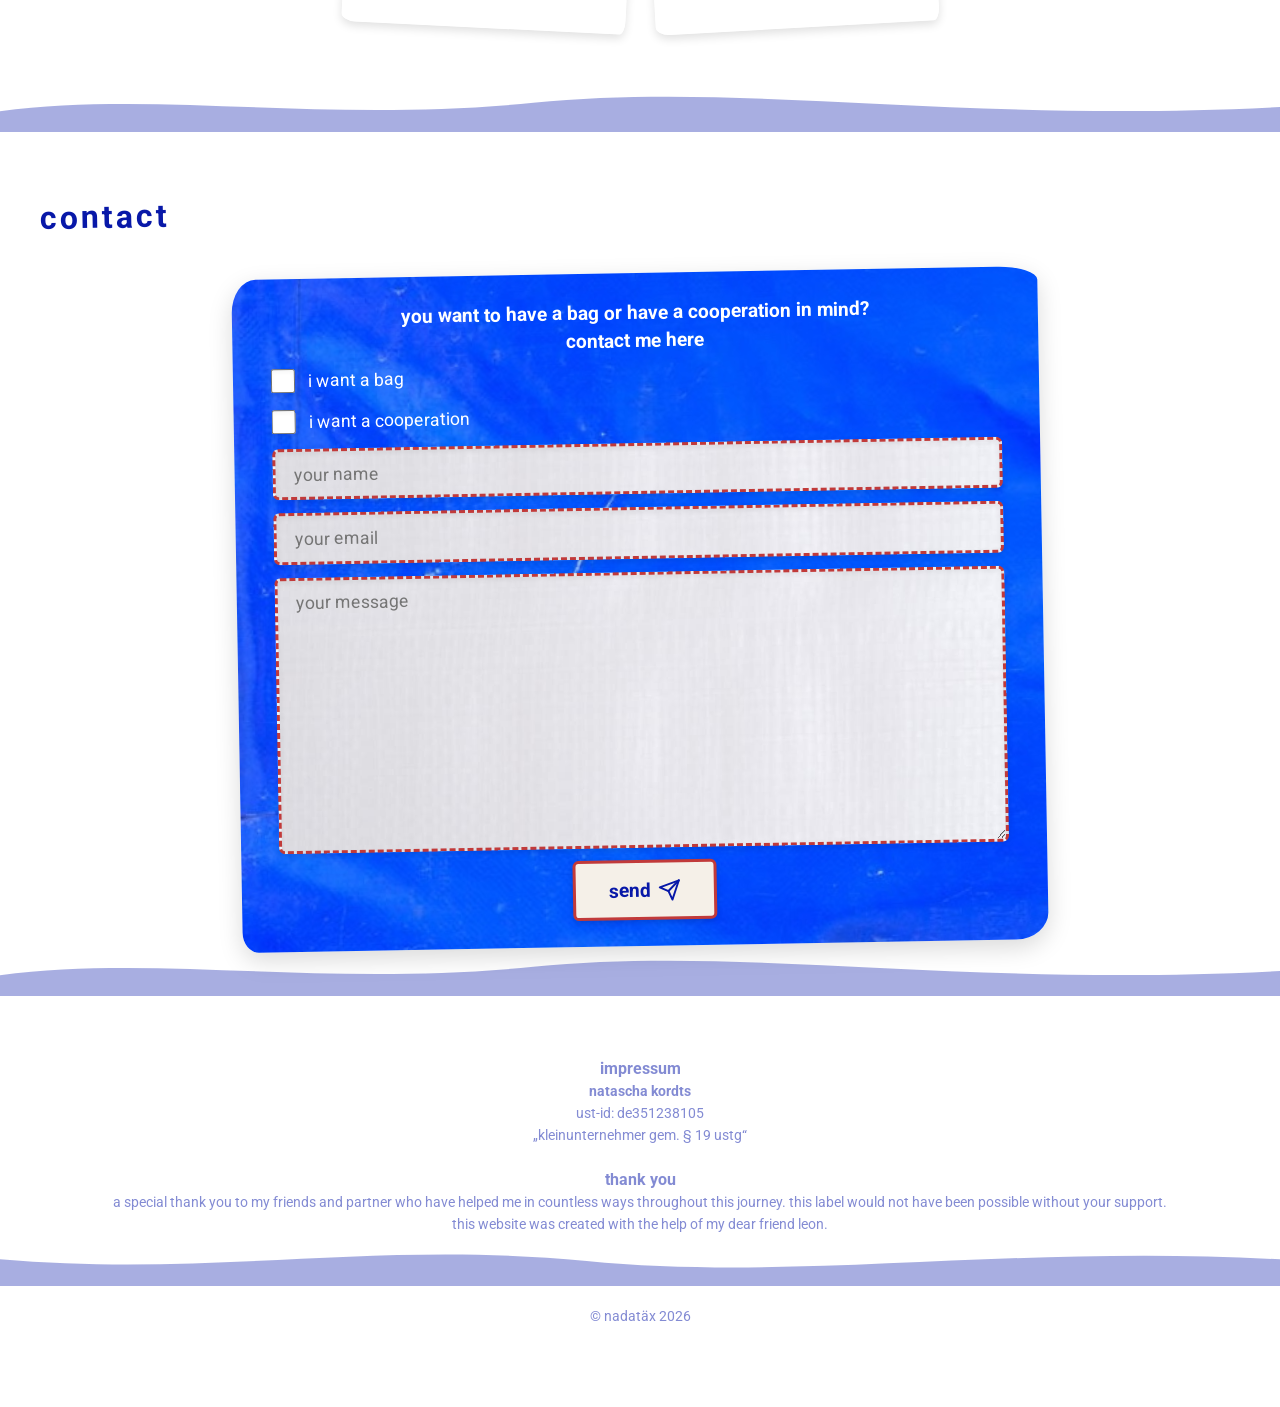
==== commit fa58aa86: "feat: add new red logo and update favicon references in index.html" ====
--- a/index.html
+++ b/index.html
@@ -5,9 +5,9 @@
     <meta charset="UTF-8">
     <meta name="viewport" content="width=device-width, initial-scale=1.0">
     <title>NADAtäx — upcycling</title>
+    <link rel="icon" type="image/png" sizes="512x512" href="static/img/nada_logo_red.png">
     <link rel="icon" type="image/x-icon" href="static/img/favicon.ico">
-    <link rel="icon" type="image/png" sizes="32x32" href="static/img/nada_logo.png">
-    <link rel="apple-touch-icon" sizes="180x180" href="static/img/nada_logo.png">
+    <link rel="apple-touch-icon" sizes="180x180" href="static/img/nada_logo_red.png">
     <link rel="preconnect" href="https://fonts.googleapis.com">
     <link rel="preconnect" href="https://fonts.gstatic.com" crossorigin>
     <link href="https://fonts.googleapis.com/css2?family=Roboto:wght@300;400;500;700&display=swap" rel="stylesheet">
--- a/style.css
+++ b/style.css
@@ -728,7 +728,12 @@
     }
 
     .faq-tile {
-        max-height: 60vh;
+        max-height: 80vh;
+    }
+
+    .faq-images {
+        gap: 20px;
+        padding: 10px 10px;
     }
 }
 
@@ -992,7 +997,7 @@
 .faq-tile {
     flex: 0 1 calc(33.33% - 16px);
     max-height: 35vh;
-    min-width: 180px;
+    min-width: 150px;
     max-width: 100%;
     width: auto;
     height: auto;
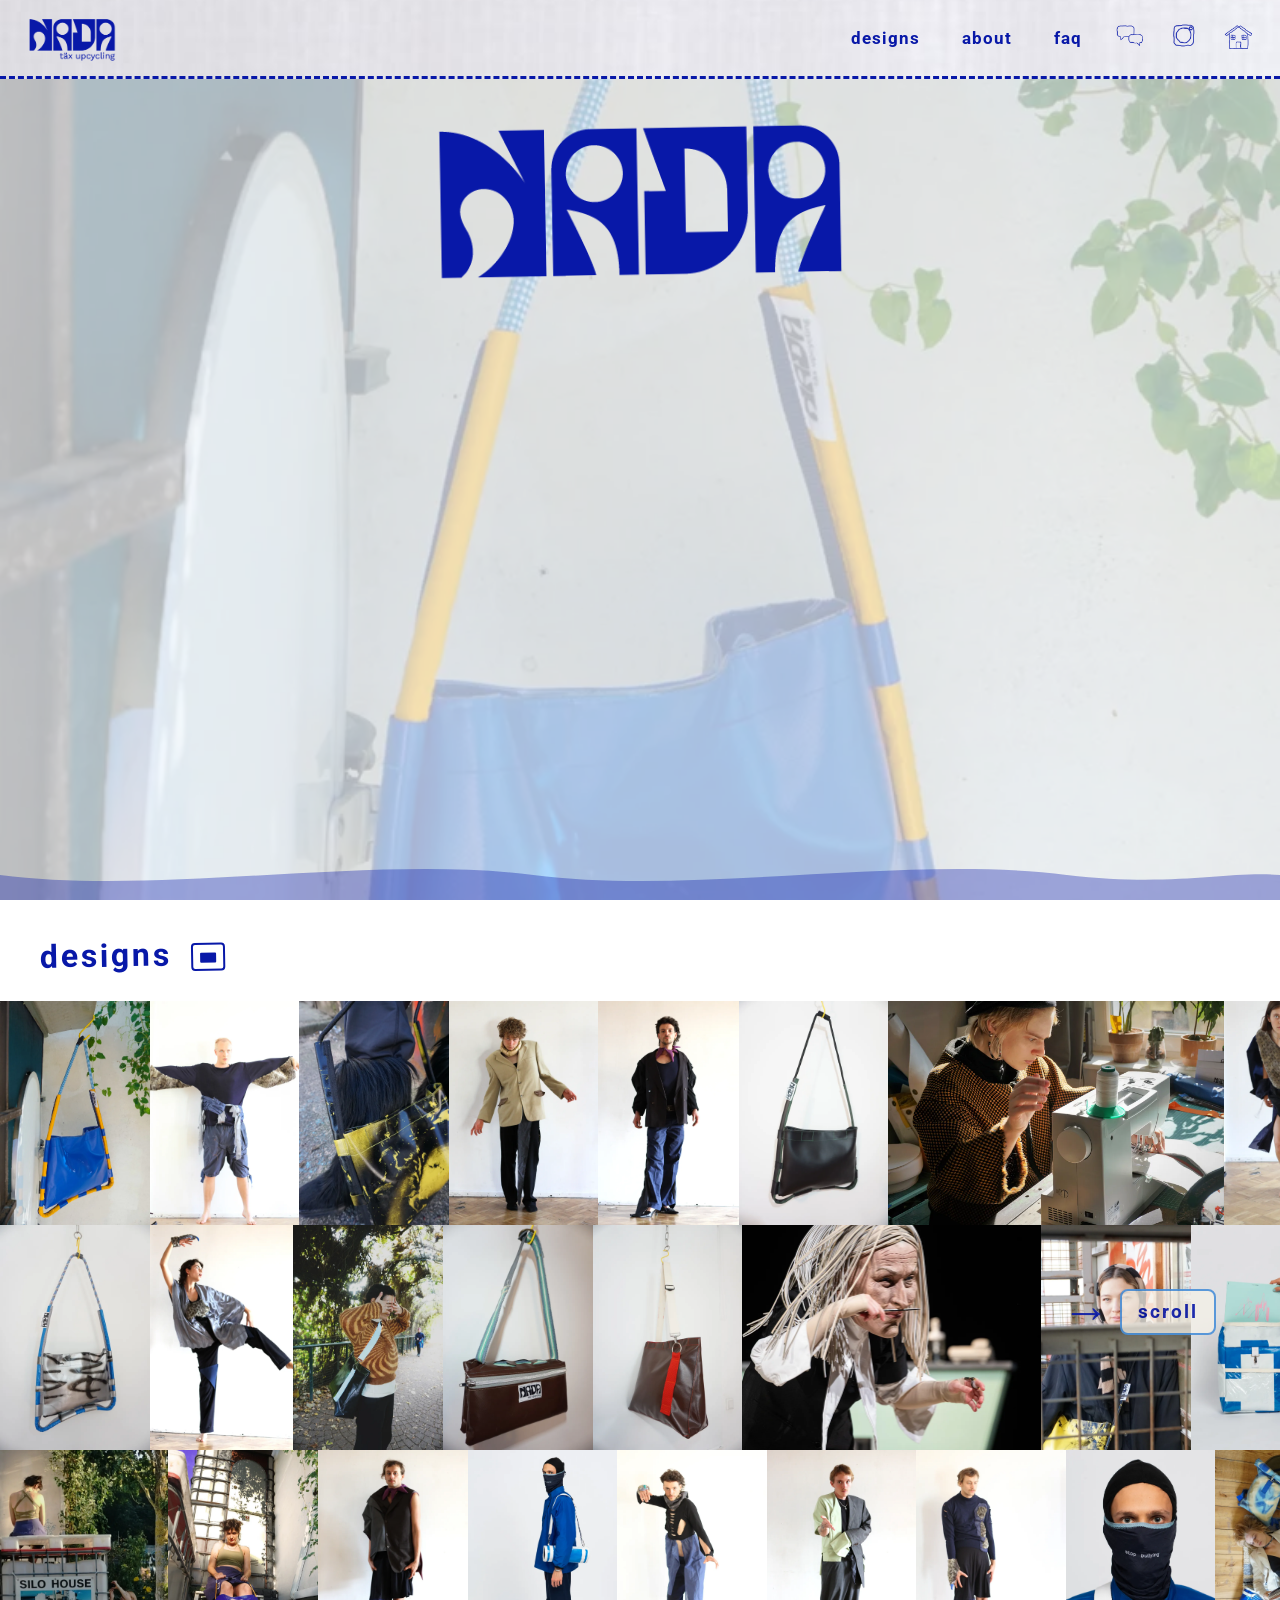
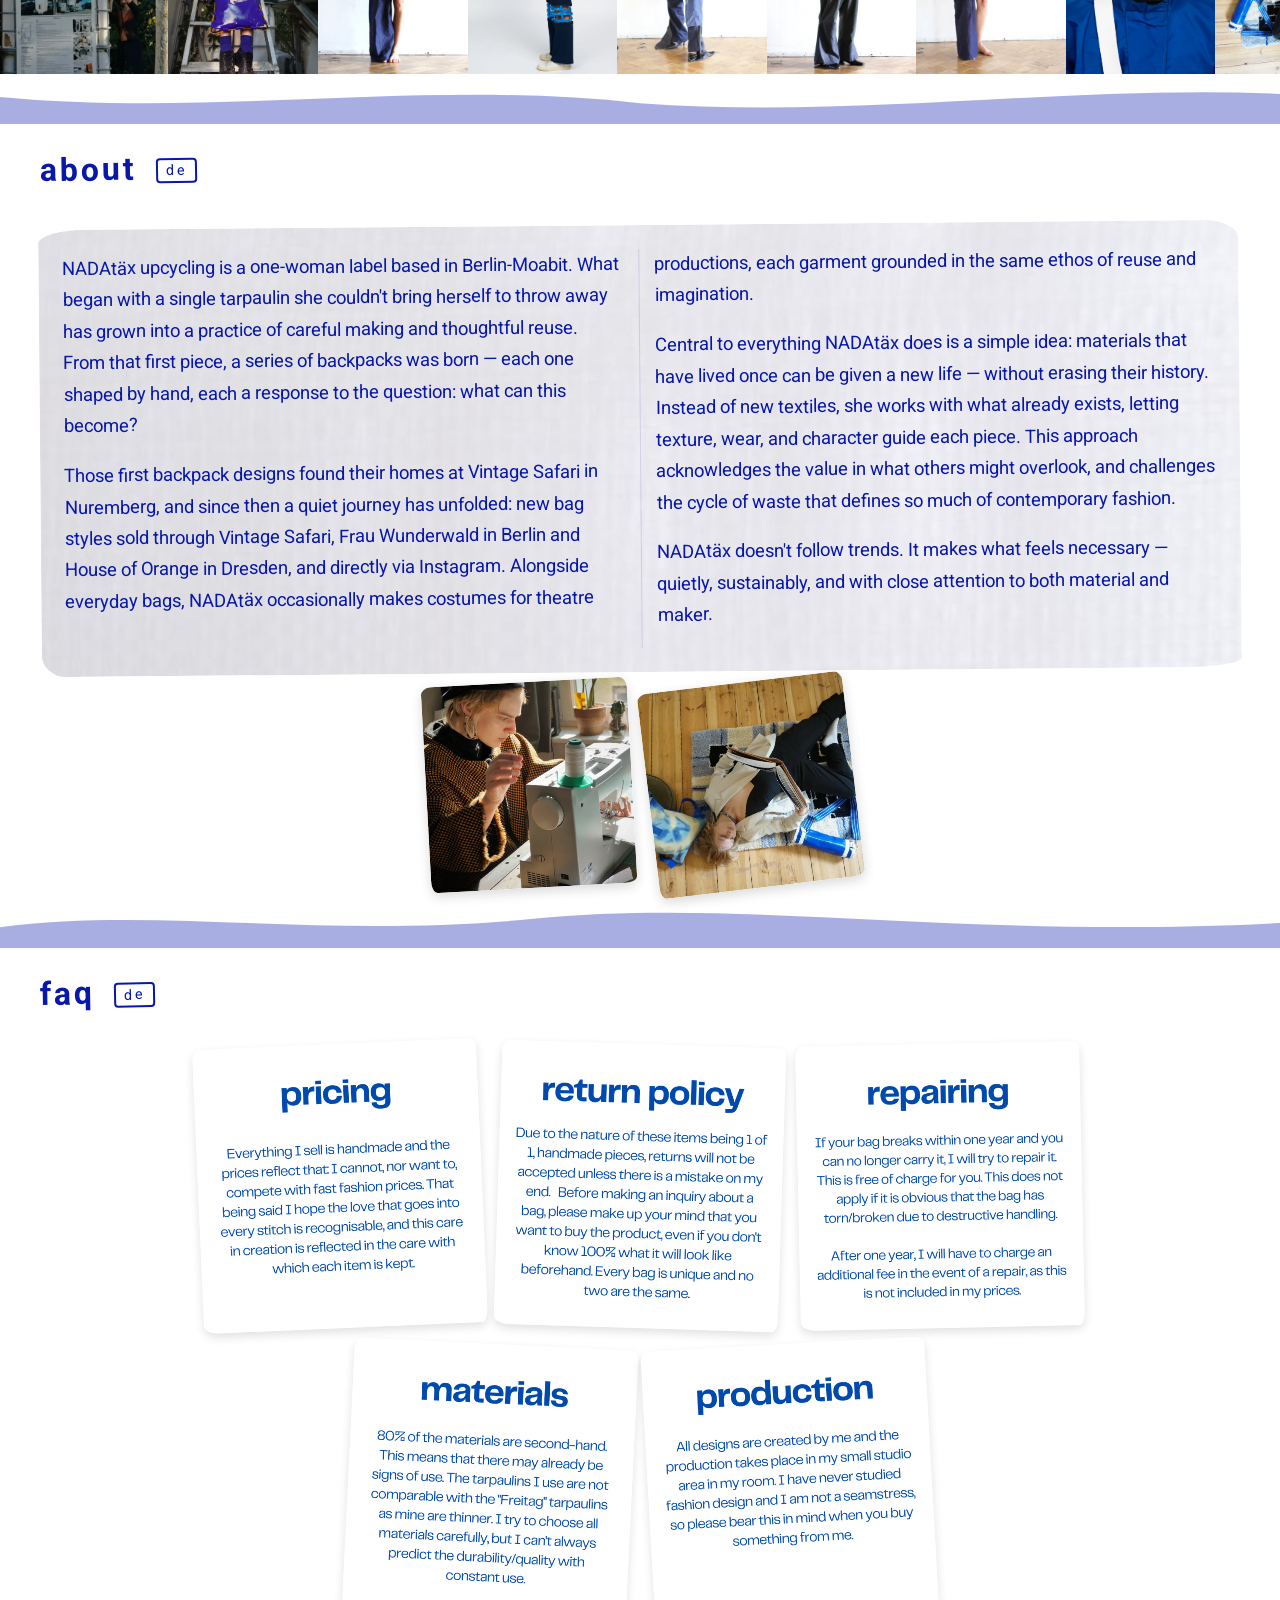
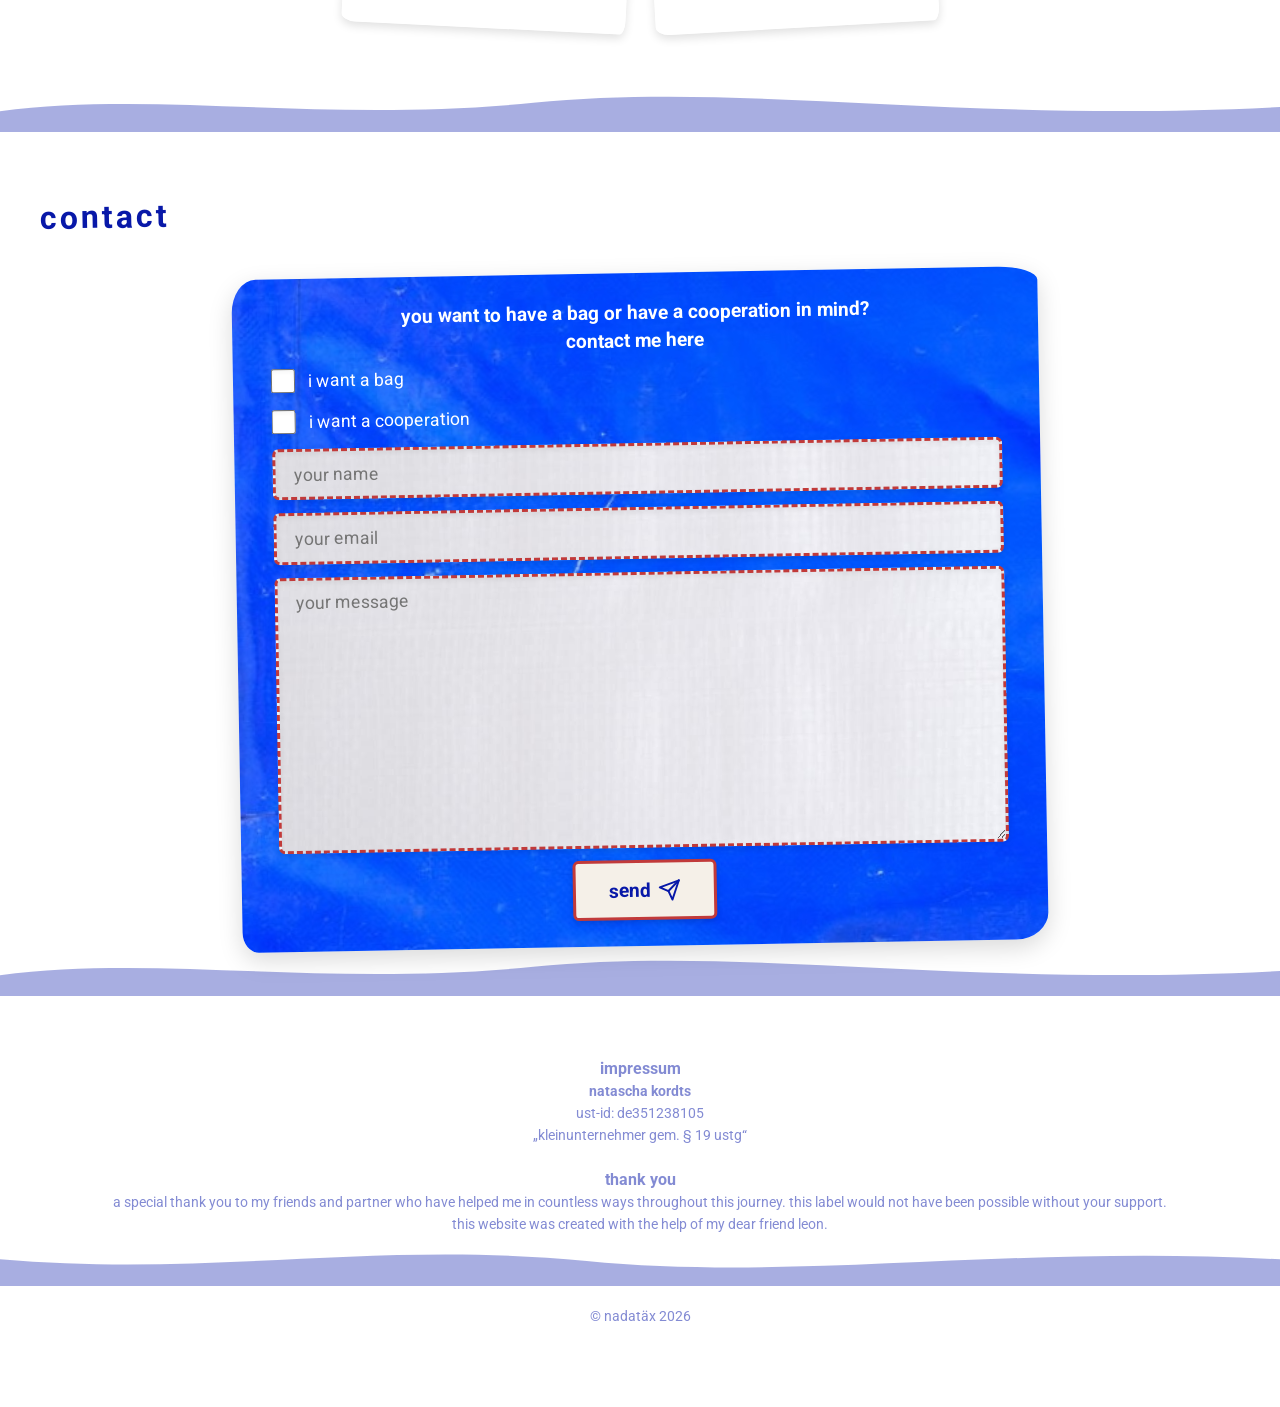
==== commit 95cec899: "feat: remove unused favicon reference from index.html" ====
--- a/index.html
+++ b/index.html
@@ -6,7 +6,6 @@
     <meta name="viewport" content="width=device-width, initial-scale=1.0">
     <title>NADAtäx — upcycling</title>
     <link rel="icon" type="image/png" sizes="512x512" href="static/img/nada_logo_red.png">
-    <link rel="icon" type="image/x-icon" href="static/img/favicon.ico">
     <link rel="apple-touch-icon" sizes="180x180" href="static/img/nada_logo_red.png">
     <link rel="preconnect" href="https://fonts.googleapis.com">
     <link rel="preconnect" href="https://fonts.gstatic.com" crossorigin>
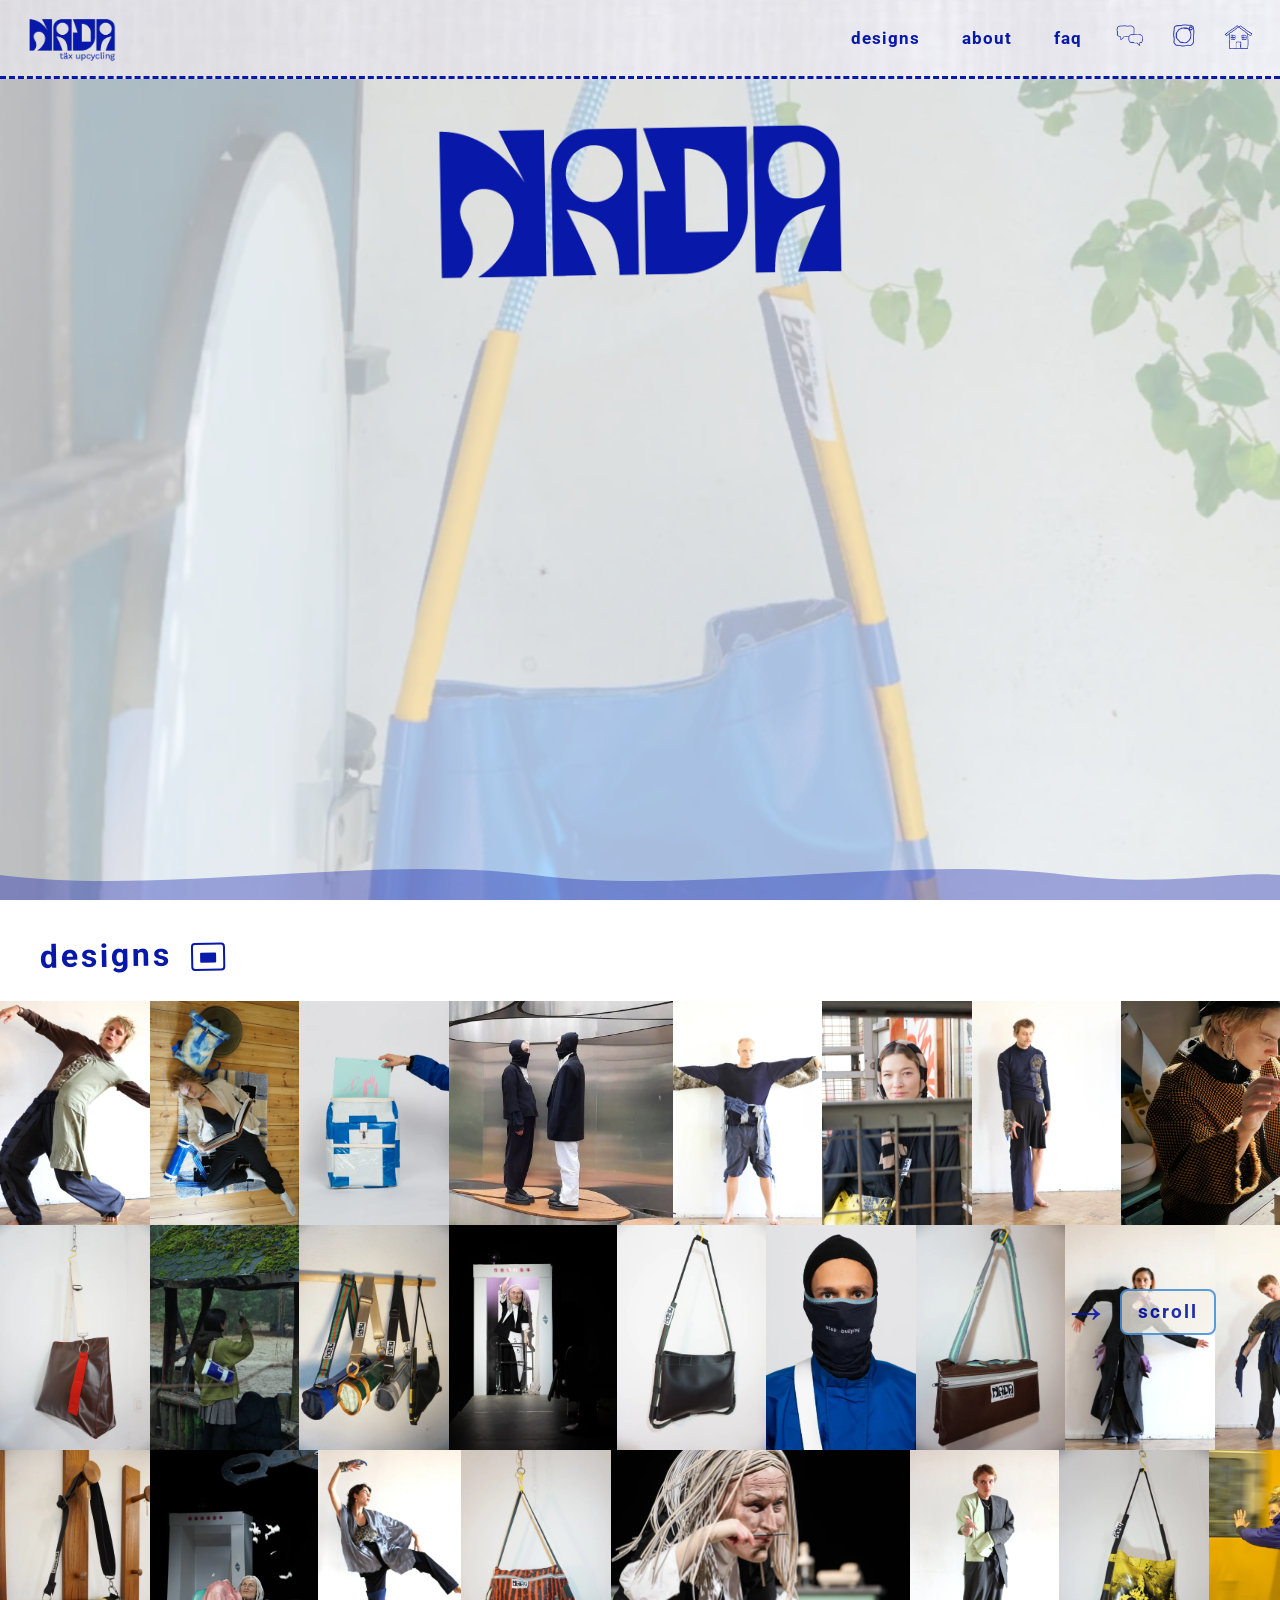
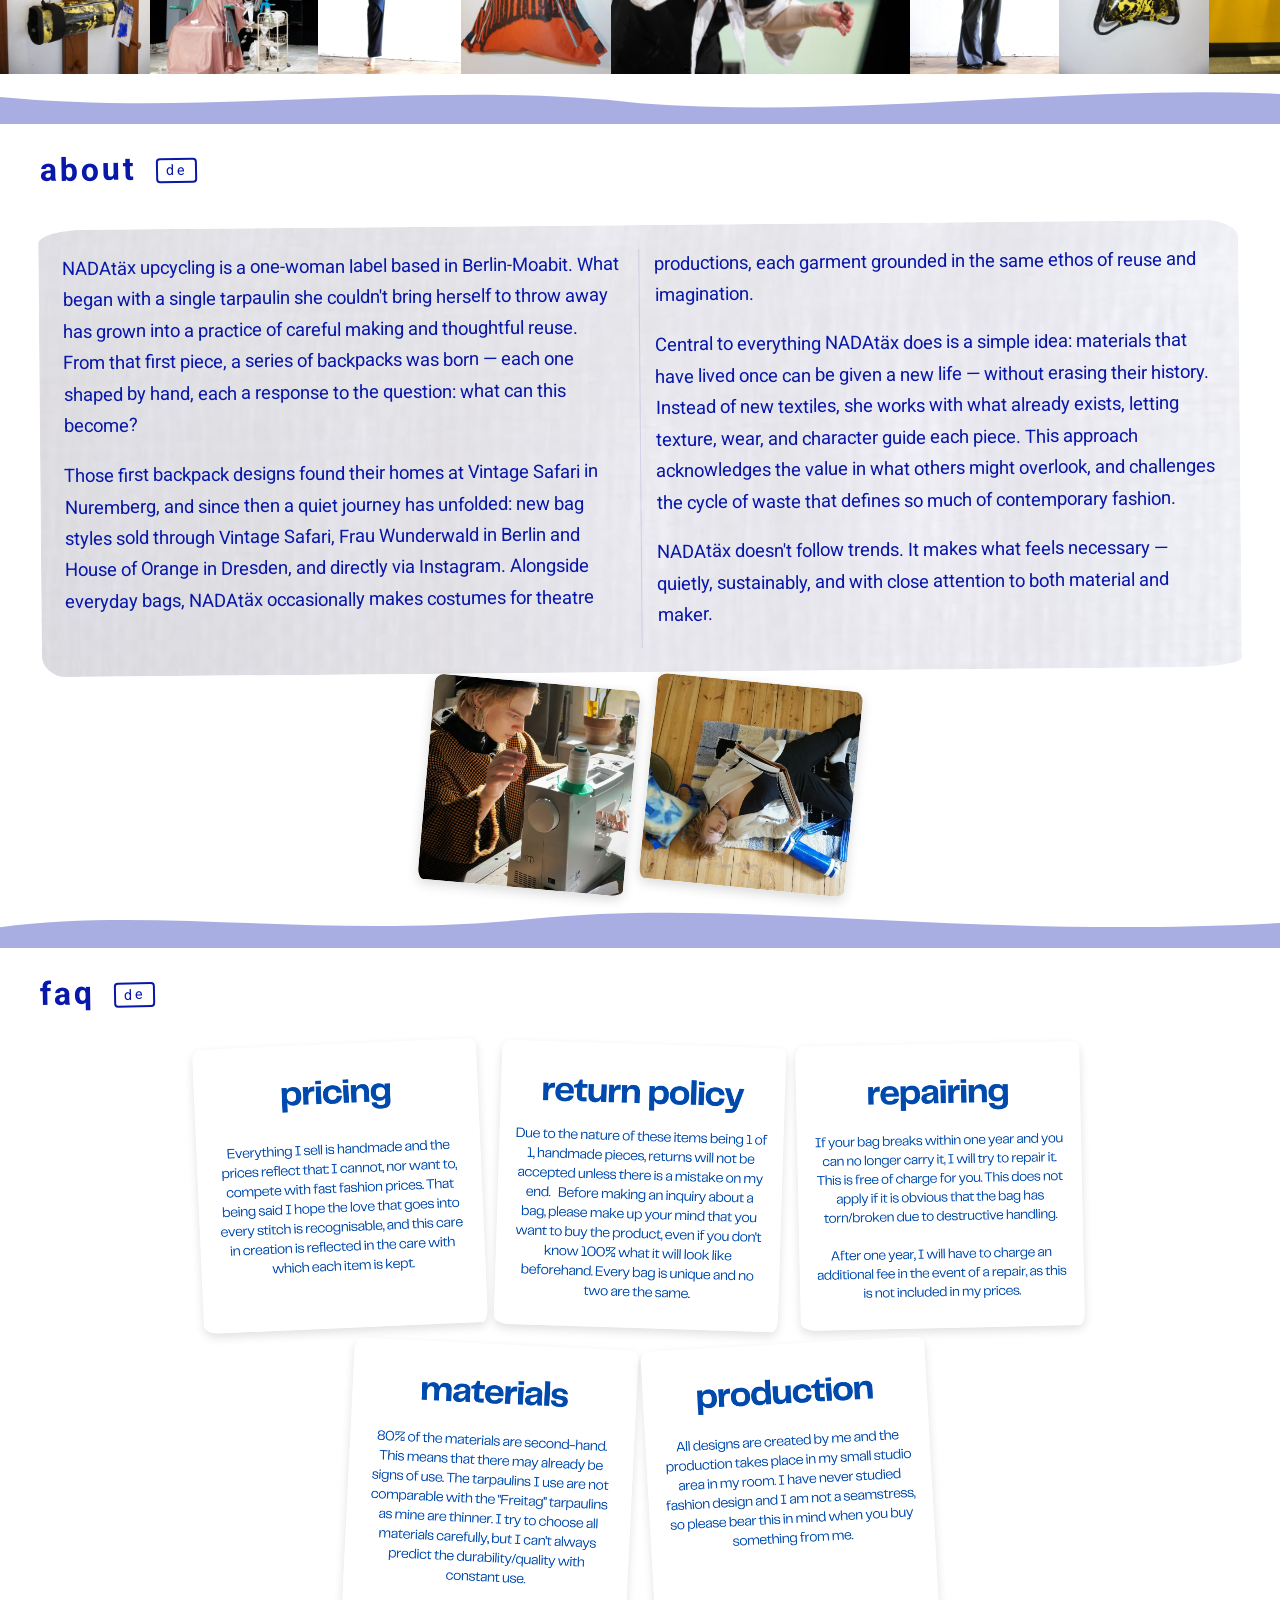
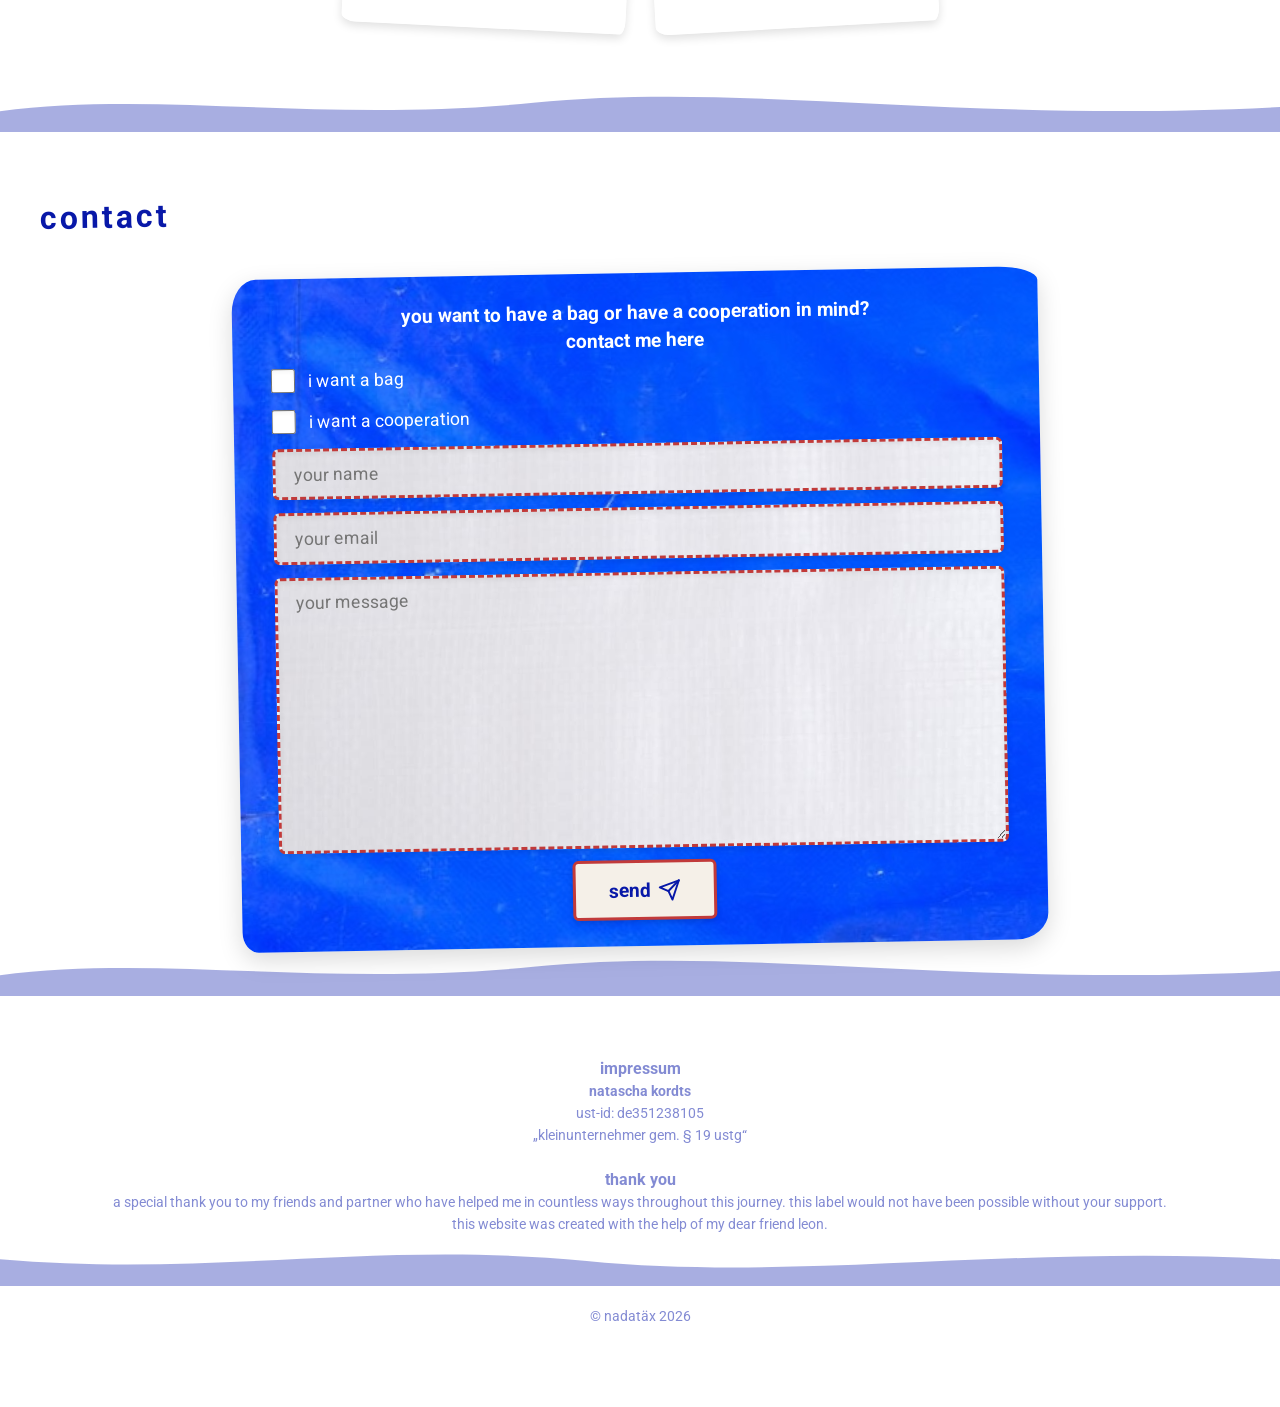
==== commit cd3ed0f7: "feat: update favicon references to new high-resolution images" ====
--- a/index.html
+++ b/index.html
@@ -5,8 +5,8 @@
     <meta charset="UTF-8">
     <meta name="viewport" content="width=device-width, initial-scale=1.0">
     <title>NADAtäx — upcycling</title>
-    <link rel="icon" type="image/png" sizes="512x512" href="static/img/nada_logo_red.png">
-    <link rel="apple-touch-icon" sizes="180x180" href="static/img/nada_logo_red.png">
+    <link rel="icon" type="image/png" href="static/img/nada_logo_red_1024x1024.png">
+    <link rel="apple-touch-icon" sizes="180x180" href="static/img/nada_logo_red_180x180.png">
     <link rel="preconnect" href="https://fonts.googleapis.com">
     <link rel="preconnect" href="https://fonts.gstatic.com" crossorigin>
     <link href="https://fonts.googleapis.com/css2?family=Roboto:wght@300;400;500;700&display=swap" rel="stylesheet">
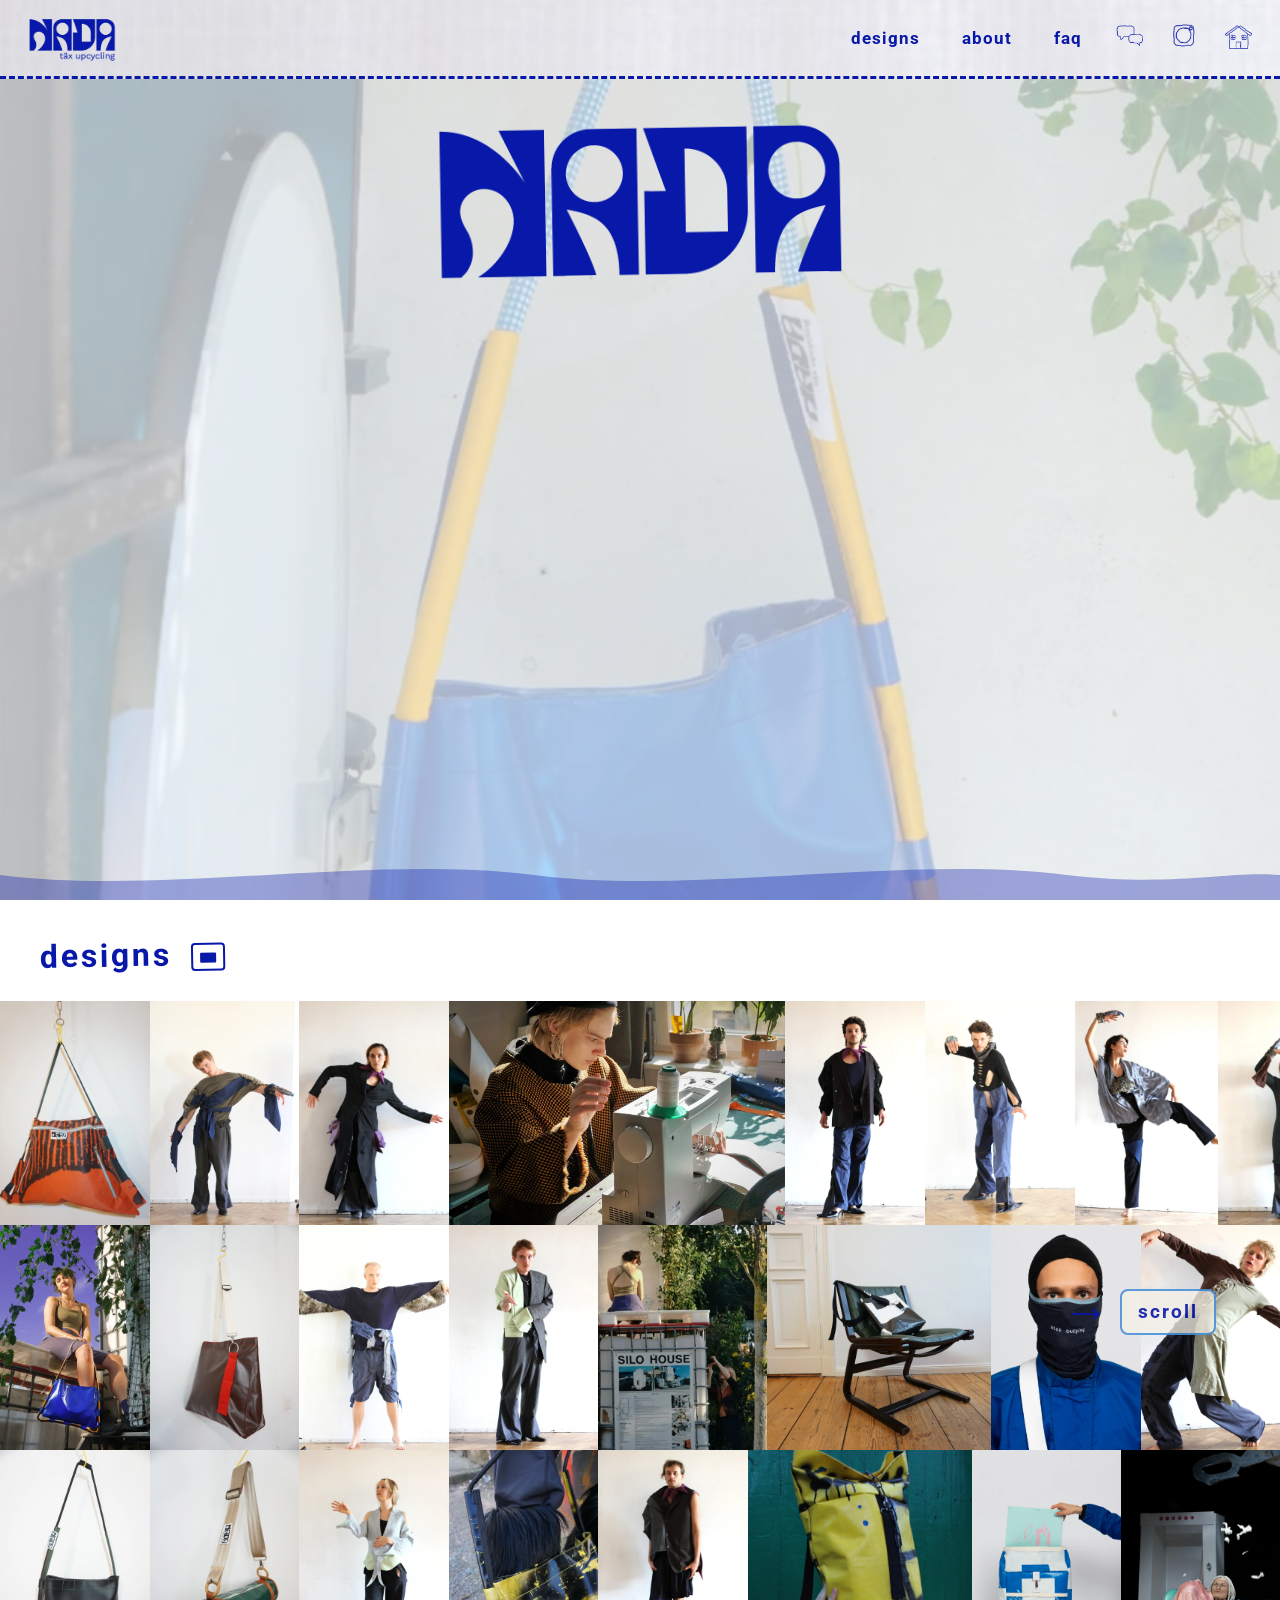
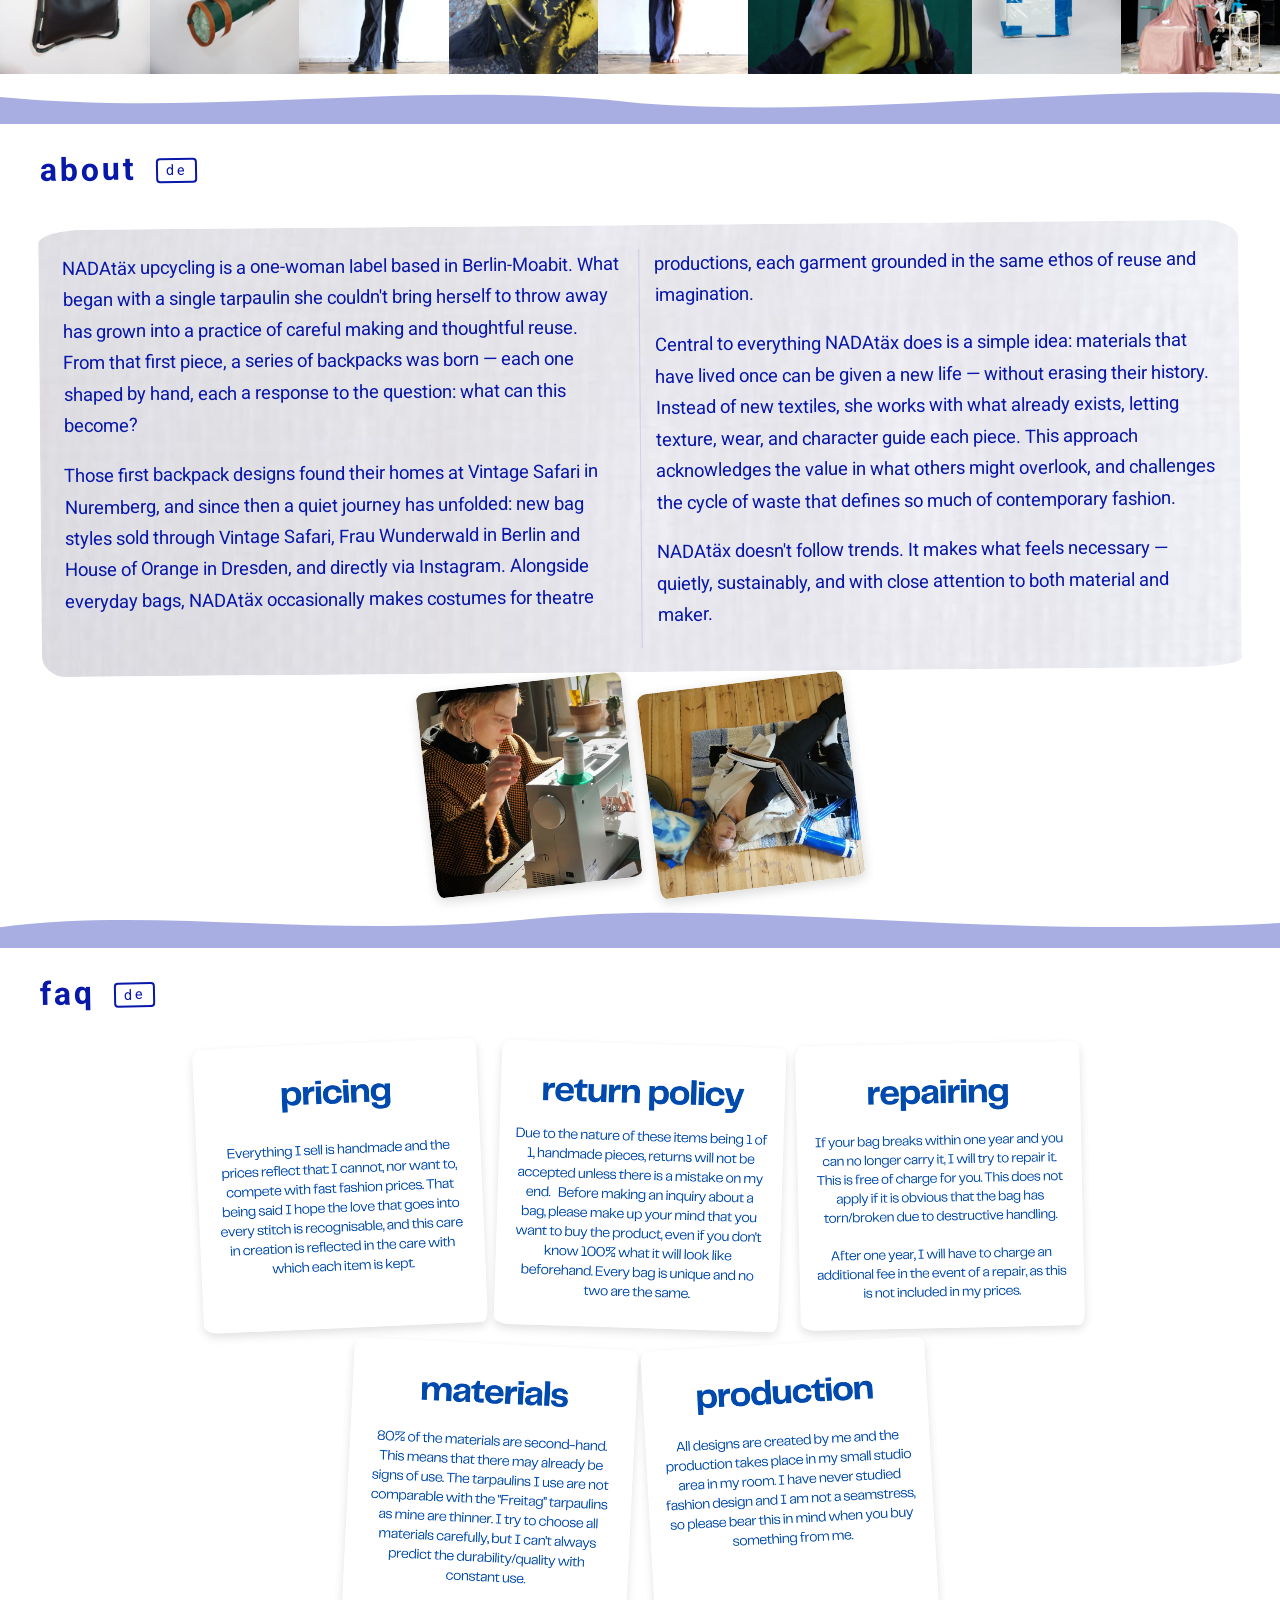
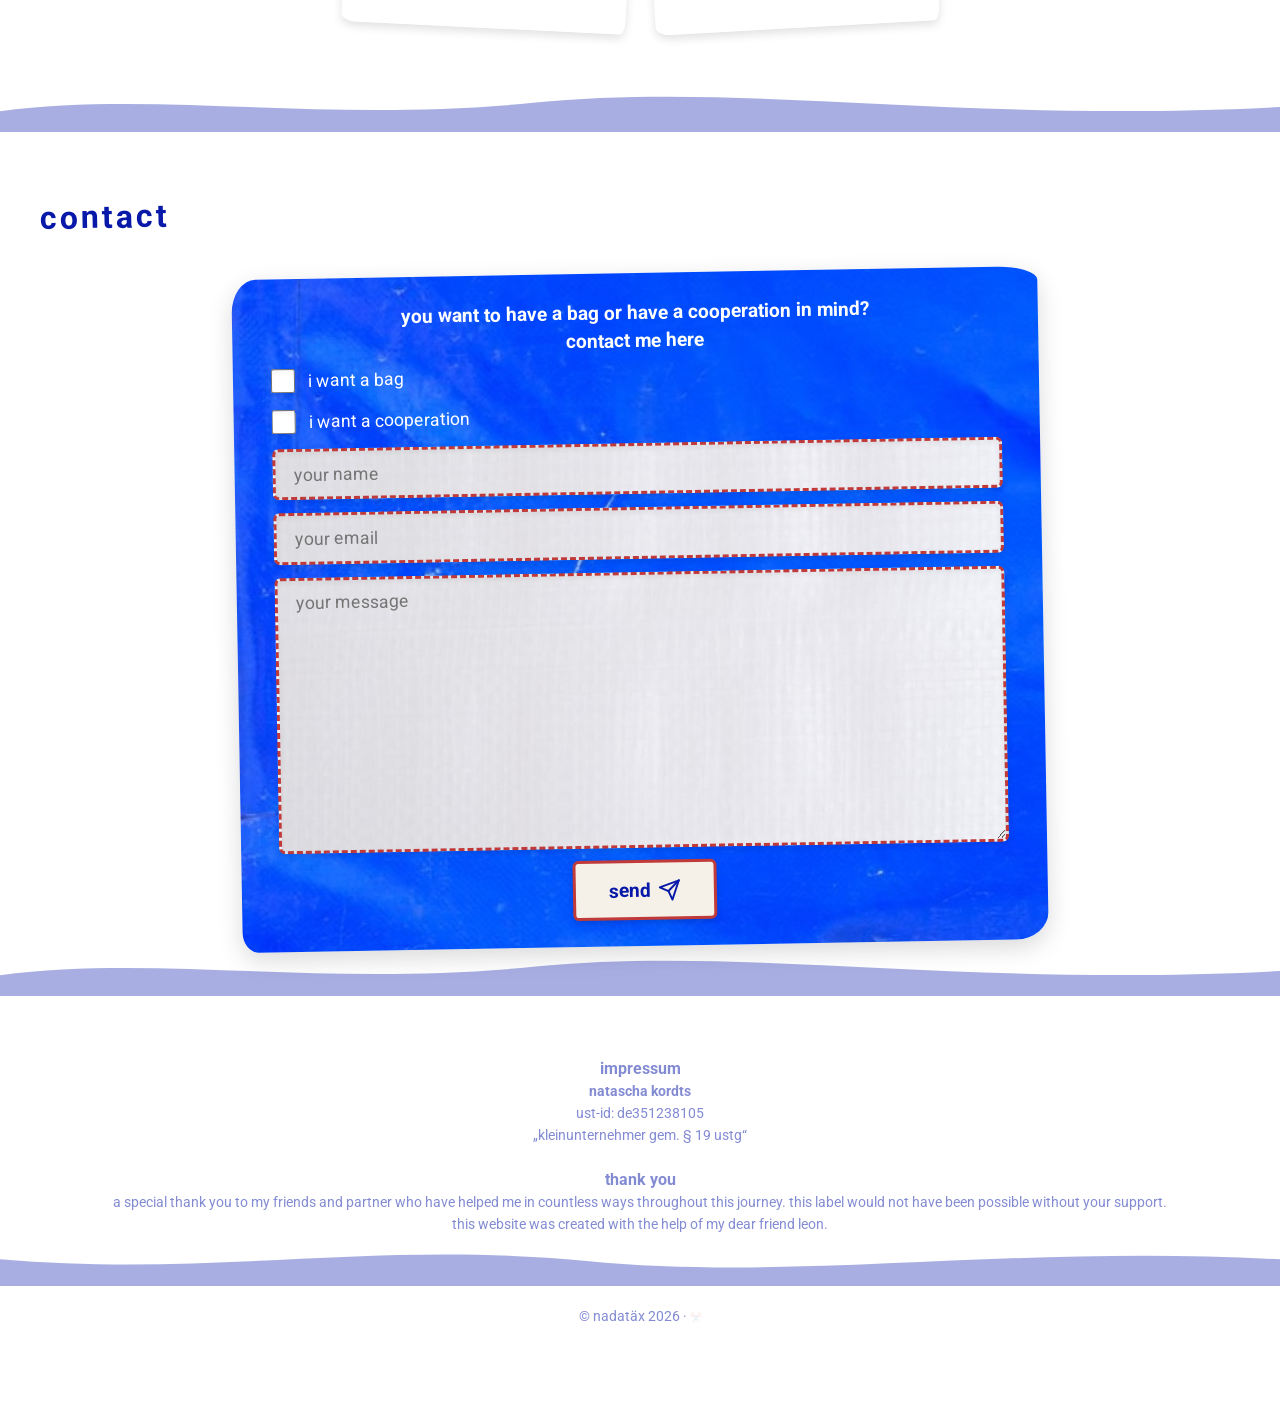
==== commit 77bc5aab: "Add admin CMS for content management - About text editor (EN/DE with --- separator) - FAQ text edito" ====
--- a/index.html
+++ b/index.html
@@ -225,7 +225,7 @@
                     fill-opacity="0.35" />
             </svg>
         </div>
-        <p class="copyright">© NADAtäx 2026</p>
+        <p class="copyright">© NADAtäx 2026 · <a href="admin/" style="color:inherit;opacity:0.3;text-decoration:none;font-size:0.7em">✂️</a></p>
     </footer>
 
     <!-- REVIEW TICKER (fixed bottom) -->
